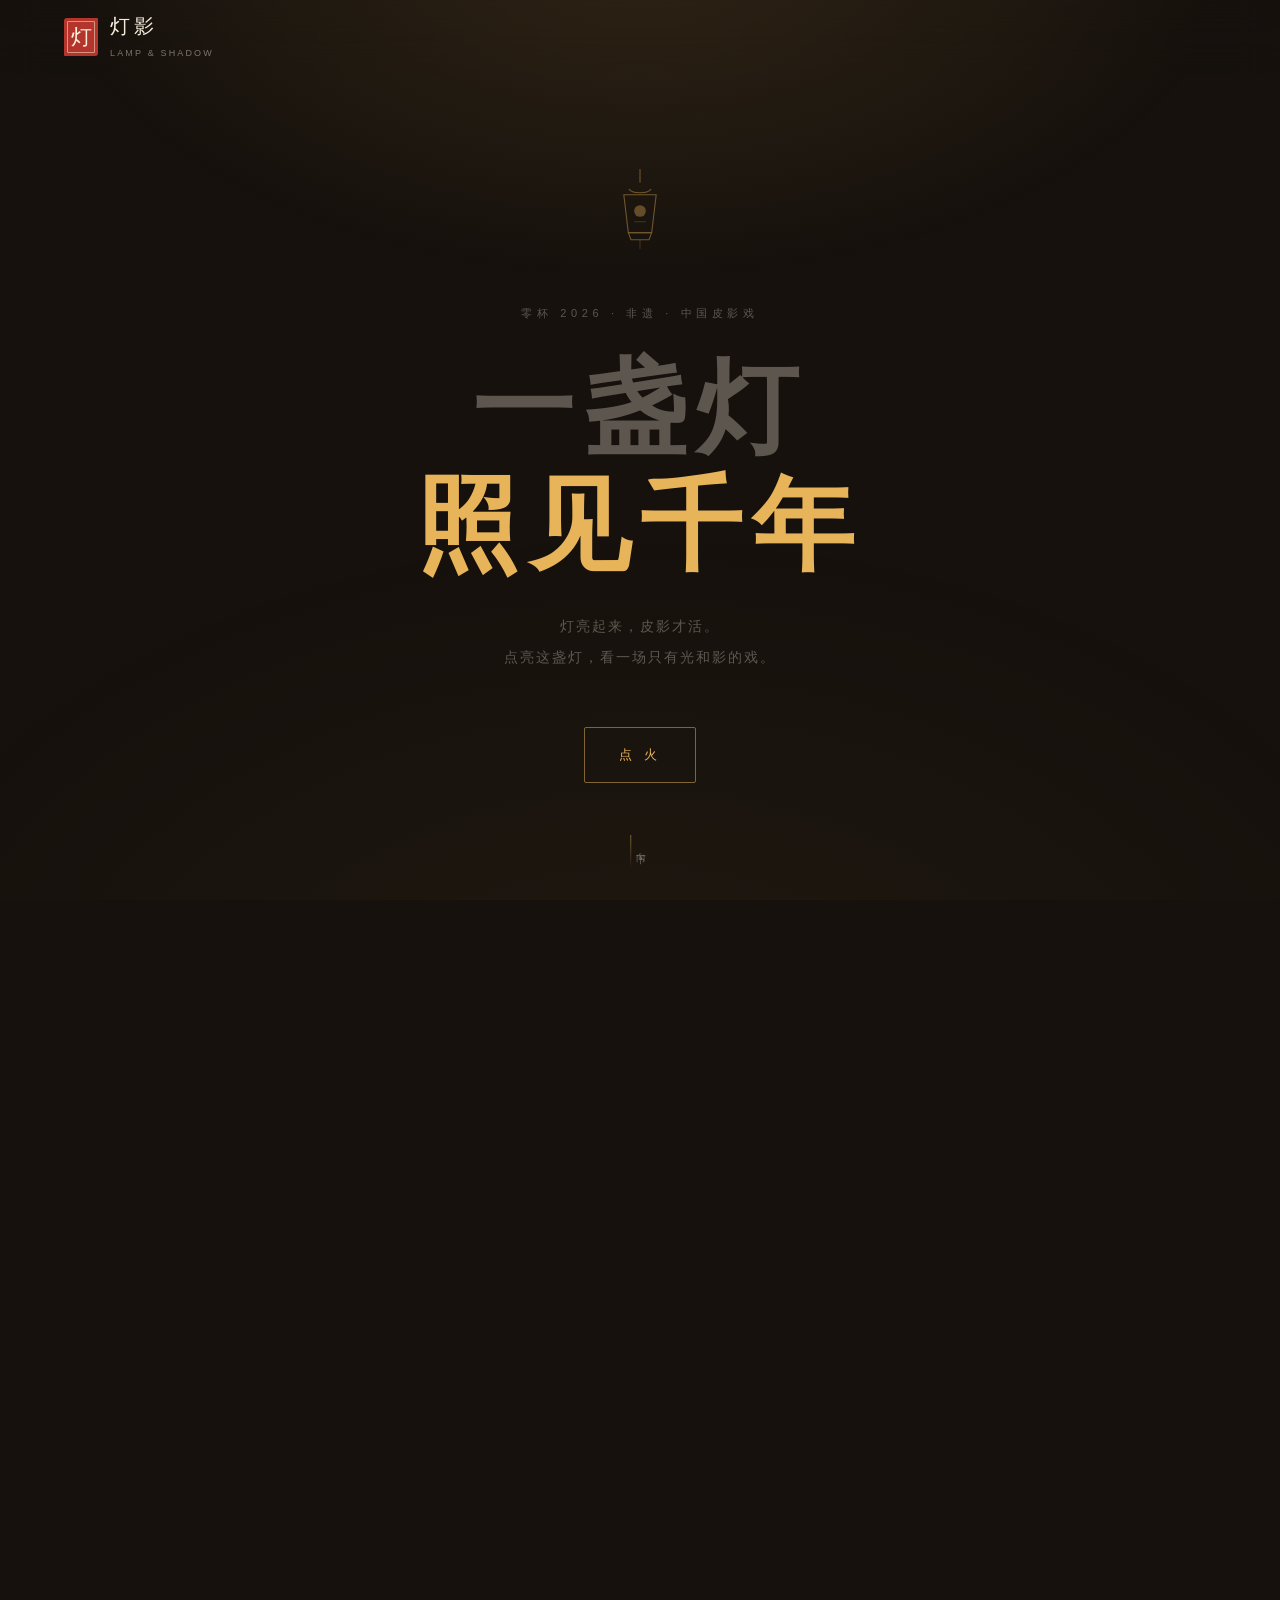
==== web/index.html @ f2e90eb7 "feat: 灯影五页站点与验收工具 - 五页原生站：掌灯/溯影/弄影/见人/续灯，零依赖、离线可跑 - 弄影台三关拖拽与键盘通关，影窗剧场三幕与灯光调节 - 纹样库 SVG 下载、DIY 皮影与 PN" ====
<!DOCTYPE html>
<html lang="zh-CN">
<head>
<meta charset="UTF-8">
<meta name="viewport" content="width=device-width, initial-scale=1">
<meta name="theme-color" content="#16110D">
<meta name="description" content="灯影 · 一盏灯照见千年。中国皮影戏数字展馆：点亮灯箱，拖动皮影关节，看一场只有光和影的戏。">
<title>灯影 · 一盏灯照见千年 ｜ 中国皮影戏数字展馆</title>
<link rel="stylesheet" href="assets/css/base.css">
<link rel="stylesheet" href="assets/css/layout.css">
<link rel="stylesheet" href="assets/css/components.css">
<link rel="stylesheet" href="assets/css/pages.css">
</head>
<body data-lit="1">
<script>
  /* 首屏就决定"灯是否亮着"，避免闪烁；失败时按已点亮处理 */
  try {
    if (localStorage.getItem("lampLit") !== "1") { document.body.dataset.lit = "0"; }
  } catch (e) { /* 隐私模式下忽略 */ }
</script>

<a class="skip-link" href="#site">跳到正文</a>

<nav class="nav" aria-label="主导航">
  <div class="nav__inner">
    <a class="brand" href="index.html" aria-label="灯影 · 返回首页">
      <span class="brand__seal" aria-hidden="true">灯</span>
      <span>
        <span class="brand__name">灯影</span>
        <span class="brand__sub">LAMP &amp; SHADOW</span>
      </span>
    </a>
    <button class="nav__toggle" id="navToggle" aria-expanded="false" aria-controls="navLinks" aria-label="打开导航菜单">
      <span></span><span></span><span></span>
    </button>
    <div class="nav__links" id="navLinks">
      <a href="index.html" aria-current="page">掌灯</a>
      <a href="origin.html">溯影</a>
      <a href="play.html">弄影</a>
      <a href="people.html">见人</a>
      <a href="future.html">续灯</a>
    </div>
  </div>
</nav>

<main class="main">
  <section class="hero" id="hero">
    <span class="hero__cord" aria-hidden="true"></span>
    <span class="hero__glow" aria-hidden="true"></span>

    <span class="hero__lamp" aria-hidden="true">
      <svg viewBox="0 0 80 112" fill="none" stroke="currentColor" stroke-width="1.2" stroke-linecap="round" stroke-linejoin="round">
        <path d="M40 4v14"/>
        <path d="M28 26c4 5 20 5 24 0"/>
        <path d="M22 32h36l-5 42H27z"/>
        <path d="M27 74h26l-3 8H30z"/>
        <circle cx="40" cy="50" r="6.5" fill="currentColor" stroke="none" opacity=".85"/>
        <path d="M34 62h12" opacity=".5"/>
        <path d="M40 82v10" opacity=".5"/>
      </svg>
    </span>

    <div class="hero__content">
      <p class="hero__kicker">零杯 2026 · 非遗 · 中国皮影戏</p>
      <h1 class="hero__title">一盏灯<br><em>照见千年</em></h1>
      <p class="hero__sub">
        灯亮起来，皮影才活。<br>
        点亮这盏灯，看一场只有光和影的戏。
      </p>
    </div>

    <button class="hero__ignite" id="ignite" type="button">点 火</button>
    <span class="hero__scroll" aria-hidden="true">向下</span>
  </section>

  <div class="site" id="site">
    <section class="lede">
      <div class="wrap lede__grid">
        <div>
          <p class="eyebrow">为什么做这个站</p>
          <p class="quote" style="margin-top:26px">
            皮影戏有一句话：<em>“一口叙说千古事，双手对舞百万兵。”</em>
          </p>
          <p class="lead" style="margin-top:24px;max-width:56ch">
            它曾是村庄里最热闹的夜晚。如今更多时候，它被关在博物馆的玻璃柜里——
            看得见牛皮上的刀口，却看不见光穿过它的样子。所以我们把灯箱搬进浏览器：
            你不必隔着玻璃看，你可以亲手点上灯，拖起它的手，让它替你演一次。
          </p>
        </div>
        <div class="lede__seal" aria-hidden="true">灯影</div>
      </div>
    </section>

    <section class="section" aria-labelledby="entriesTitle">
      <div class="wrap">
        <div class="block-head">
          <div class="block-head__text">
            <p class="eyebrow">从这里开始</p>
            <h2 id="entriesTitle">三幕入口</h2>
          </div>
          <p class="block-head__note">看不懂也没关系：先玩，再看，最后认识做它的人。</p>
        </div>

        <div class="entries">
          <a class="entry" href="origin.html">
            <span class="entry__num">贰</span>
            <span class="entry__name">溯影</span>
            <span class="entry__line">它从哪里来，分成几派，一张牛皮要挨多少刀。</span>
            <span class="entry__go">看源流 <span aria-hidden="true">→</span></span>
          </a>

          <a class="entry" href="play.html" id="entryPlay">
            <span class="entry__num">叁</span>
            <span class="entry__name">弄影</span>
            <span class="entry__line">三关拖拽，摆出亮相、开弓、跨马，再走进影窗剧场。</span>
            <span class="entry__go">去弄影 <span aria-hidden="true">→</span></span>
            <span class="entry__badge" id="playBadge" hidden>已通关</span>
          </a>

          <a class="entry" href="people.html">
            <span class="entry__num">肆</span>
            <span class="entry__name">见人</span>
            <span class="entry__line">刻皮影的手，和一句他们说过的话。</span>
            <span class="entry__go">去见人 <span aria-hidden="true">→</span></span>
          </a>
        </div>
      </div>
    </section>

    <a class="next-scene" href="origin.html">
      <div class="wrap next-scene__inner">
        <span class="next-scene__label">下一幕</span>
        <span class="next-scene__name">溯影 <span class="next-scene__arrow" aria-hidden="true">→</span></span>
        <span class="next-scene__desc">汉代的传说是开始，宋代瓦舍是它第一次热闹。</span>
      </div>
    </a>

    <footer class="footer">
      <div class="wrap">
        <div class="footer__grid">
          <div>
            <p class="footer__title">灯影</p>
            <p class="footer__line">一盏灯照见千年<br>中国皮影戏数字展馆</p>
          </div>
          <div class="footer__col">
            <h4>五幕</h4>
            <a href="index.html">壹 · 掌灯</a>
            <a href="origin.html">贰 · 溯影</a>
            <a href="play.html">叁 · 弄影</a>
            <a href="people.html">肆 · 见人</a>
            <a href="future.html">伍 · 续灯</a>
          </div>
          <div class="footer__col">
            <h4>关于</h4>
            <a href="future.html">纹样与 DIY</a>
            <span class="footer__line">零杯 2026 · 非遗主题</span>
          </div>
        </div>
        <div class="footer__bottom">
          <span>© 2026 灯影团队 · 夏思远 / 李健豪 / 廖哲煜 / 闫煦</span>
          <span>本站图文素材均为学习创作，如有版权问题请联系删除</span>
        </div>
      </div>
    </footer>
  </div>
</main>

<script src="assets/js/main.js"></script>
<script src="assets/js/lamp.js"></script>
</body>
</html>
---- web/assets/css/base.css ----
/* =========================================================
   灯影 · base.css
   变量、重置、字体层级、导航与页脚
   ========================================================= */

:root {
  /* 颜色 */
  --ink: #16110D;
  --ink-2: #1D1712;
  --curtain: #241C16;
  --paper: #F3EADC;
  --paper-dim: #C9BCA9;
  --paper-faint: rgba(243, 234, 220, .46);
  --lamp: #E8B45A;
  --lamp-soft: #F2C879;
  --cinnabar: #B4352B;
  --jade: #2E6B4F;

  /* 线 */
  --line: rgba(232, 180, 90, .16);
  --line-strong: rgba(232, 180, 90, .38);

  /* 字体 */
  --serif: "Songti SC", "Noto Serif SC", "Source Han Serif SC", "STSong", "SimSun", serif;
  --sans: "PingFang SC", "Microsoft YaHei", "Noto Sans CJK SC", "Hiragino Sans GB", sans-serif;
  --num: Georgia, "Times New Roman", serif;

  /* 节奏 */
  --ease: cubic-bezier(.22, .61, .36, 1);
  --ease-out: cubic-bezier(.16, .84, .44, 1);
  --page: clamp(20px, 5vw, 112px);
  --nav-h: 76px;

  /* 光：整站唯一的亮度参数 0.15 ~ 1 */
  --lamp-level: 1;
}

*,
*::before,
*::after { box-sizing: border-box; }

html {
  scroll-behavior: smooth;
  scroll-padding-top: calc(var(--nav-h) + 16px);
  -webkit-text-size-adjust: 100%;
}

body {
  margin: 0;
  min-height: 100%;
  background: var(--ink);
  color: var(--paper);
  font-family: var(--sans);
  font-size: 16px;
  line-height: 1.85;
  -webkit-font-smoothing: antialiased;
  text-rendering: optimizeLegibility;
  overflow-x: hidden;
}

/* 灯箱底色：中心一团暖光，边缘沉入黑 */
body::before {
  content: "";
  position: fixed;
  inset: 0;
  pointer-events: none;
  z-index: 0;
  background:
    radial-gradient(900px 520px at 50% -8%, rgba(232, 180, 90, .13), rgba(232, 180, 90, 0) 68%),
    radial-gradient(1200px 800px at 50% 120%, rgba(232, 180, 90, .05), rgba(232, 180, 90, 0) 70%);
  opacity: calc(.35 + var(--lamp-level) * .65);
  transition: opacity .8s var(--ease);
}

img, svg { display: block; max-width: 100%; }
a { color: inherit; text-decoration: none; }
button { font: inherit; color: inherit; cursor: pointer; }
p, h1, h2, h3, h4, figure, blockquote { margin: 0; }
ul, ol { margin: 0; padding: 0; list-style: none; }

::selection { background: rgba(180, 53, 43, .55); color: #FBF3E6; }

:focus-visible {
  outline: 2px solid var(--lamp);
  outline-offset: 4px;
  border-radius: 2px;
}

.skip-link {
  position: fixed;
  top: 12px;
  left: 16px;
  z-index: 200;
  padding: 10px 16px;
  background: var(--lamp);
  color: var(--ink);
  font-size: 13px;
  transform: translateY(-160%);
  transition: transform .2s var(--ease);
}
.skip-link:focus { transform: translateY(0); }

/* ---------- 版式 ---------- */
.wrap {
  width: min(100%, 1440px);
  margin-inline: auto;
  padding-inline: var(--page);
  position: relative;
  z-index: 1;
}

.section { padding-block: clamp(64px, 9vw, 132px); }
.section--tight { padding-block: clamp(40px, 5.4vw, 82px); }

.eyebrow {
  display: flex;
  align-items: center;
  gap: 14px;
  font-size: 11px;
  letter-spacing: .28em;
  color: var(--lamp);
  text-transform: uppercase;
}
.eyebrow::before {
  content: "";
  width: 26px;
  height: 1px;
  background: var(--lamp);
  flex: none;
}

h1, h2, h3, .serif { font-family: var(--serif); font-weight: 600; }
h1 { font-size: clamp(34px, 4.6vw, 62px); line-height: 1.24; letter-spacing: .08em; }
h2 { font-size: clamp(26px, 3.4vw, 44px); line-height: 1.3; letter-spacing: .1em; }
h3 { font-size: clamp(19px, 1.7vw, 24px); line-height: 1.45; letter-spacing: .08em; }

.lead { font-size: clamp(16px, 1.25vw, 19px); color: var(--paper-dim); line-height: 1.95; }
.muted { color: var(--paper-faint); }
.tiny { font-size: 12px; letter-spacing: .12em; }
.num { font-family: var(--num); }

.vertical { writing-mode: vertical-rl; text-orientation: upright; letter-spacing: .34em; }

/* ---------- 导航 ---------- */
.nav {
  position: fixed;
  inset: 0 0 auto;
  z-index: 100;
  height: var(--nav-h);
  display: flex;
  align-items: center;
  background: rgba(22, 17, 13, .82);
  -webkit-backdrop-filter: blur(18px);
  backdrop-filter: blur(18px);
  border-bottom: 1px solid rgba(232, 180, 90, .1);
  transition: background .4s var(--ease), border-color .4s var(--ease);
}
.nav__inner {
  width: min(100%, 1440px);
  margin-inline: auto;
  padding-inline: var(--page);
  display: flex;
  align-items: center;
  justify-content: space-between;
  gap: 24px;
}
.brand { display: flex; align-items: center; gap: 12px; }
.brand__seal {
  width: 34px;
  height: 38px;
  display: grid;
  place-items: center;
  background: var(--cinnabar);
  color: #FBEFDD;
  font-family: var(--serif);
  font-size: 21px;
  line-height: 1;
  border-radius: 3px 1px 3px 1px;
  position: relative;
  flex: none;
}
.brand__seal::after {
  content: "";
  position: absolute;
  inset: 3px;
  border: 1px solid rgba(251, 239, 221, .5);
  border-radius: 1px;
}
.brand__name { font-family: var(--serif); font-size: 20px; letter-spacing: .18em; line-height: 1.1; }
.brand__sub { display: block; font-size: 9px; letter-spacing: .24em; color: var(--paper-faint); margin-top: 3px; }

.nav__links { display: flex; align-items: center; gap: clamp(18px, 2.6vw, 42px); }
.nav__links a {
  position: relative;
  font-size: 13px;
  letter-spacing: .16em;
  color: var(--paper-dim);
  padding: 6px 0;
  transition: color .25s var(--ease);
}
.nav__links a::after {
  content: "";
  position: absolute;
  left: 0;
  bottom: 0;
  width: 100%;
  height: 1px;
  background: var(--lamp);
  transform: scaleX(0);
  transform-origin: right;
  transition: transform .3s var(--ease);
}
.nav__links a:hover { color: var(--paper); }
.nav__links a:hover::after,
.nav__links a[aria-current="page"]::after { transform: scaleX(1); transform-origin: left; }
.nav__links a[aria-current="page"] { color: var(--paper); }

.nav__toggle {
  display: none;
  width: 44px;
  height: 44px;
  border: 1px solid var(--line);
  background: transparent;
  border-radius: 2px;
  position: relative;
}
.nav__toggle span {
  position: absolute;
  left: 12px;
  width: 20px;
  height: 1px;
  background: var(--paper);
  transition: transform .3s var(--ease), opacity .2s;
}
.nav__toggle span:nth-child(1) { top: 16px; }
.nav__toggle span:nth-child(2) { top: 22px; }
.nav__toggle span:nth-child(3) { top: 28px; }
.nav__toggle[aria-expanded="true"] span:nth-child(1) { transform: translateY(6px) rotate(45deg); }
.nav__toggle[aria-expanded="true"] span:nth-child(2) { opacity: 0; }
.nav__toggle[aria-expanded="true"] span:nth-child(3) { transform: translateY(-6px) rotate(-45deg); }

@media (max-width: 860px) {
  .nav__toggle { display: block; }
  .nav__links {
    position: fixed;
    inset: var(--nav-h) 0 auto;
    flex-direction: column;
    align-items: flex-start;
    gap: 4px;
    padding: 18px var(--page) 26px;
    background: rgba(22, 17, 13, .97);
    border-bottom: 1px solid var(--line);
    transform: translateY(-12px);
    opacity: 0;
    visibility: hidden;
    transition: opacity .25s var(--ease), transform .25s var(--ease), visibility .25s;
  }
  .nav__links[data-open="true"] { opacity: 1; visibility: visible; transform: translateY(0); }
  .nav__links a { font-size: 16px; padding: 12px 0; width: 100%; border-bottom: 1px solid rgba(232, 180, 90, .1); }
}

/* ---------- 页脚 ---------- */
.footer {
  border-top: 1px solid var(--line);
  padding-block: 56px 40px;
  background: linear-gradient(180deg, rgba(36, 28, 22, 0), rgba(36, 28, 22, .6));
}
.footer__grid {
  display: grid;
  grid-template-columns: 1.4fr 1fr 1fr;
  gap: 40px;
}
.footer__title { font-family: var(--serif); font-size: 18px; letter-spacing: .18em; }
.footer__line { font-size: 13px; color: var(--paper-faint); line-height: 2; }
.footer__col h4 {
  font-size: 11px;
  letter-spacing: .24em;
  color: var(--lamp);
  font-weight: 500;
  margin-bottom: 14px;
}
.footer__col a { display: block; font-size: 13px; color: var(--paper-dim); padding: 4px 0; }
.footer__col a:hover { color: var(--lamp); }
.footer__bottom {
  margin-top: 44px;
  padding-top: 20px;
  border-top: 1px solid rgba(232, 180, 90, .1);
  display: flex;
  justify-content: space-between;
  gap: 16px;
  flex-wrap: wrap;
  font-size: 11.5px;
  letter-spacing: .08em;
  color: rgba(243, 234, 220, .3);
}
@media (max-width: 860px) {
  .footer__grid { grid-template-columns: 1fr; gap: 28px; }
}

/* ---------- 出现动画 ---------- */
.reveal {
  opacity: 0;
  transform: translateY(18px);
  transition: opacity .7s var(--ease), transform .7s var(--ease);
}
.reveal.is-in { opacity: 1; transform: none; }

@media (prefers-reduced-motion: reduce) {
  html { scroll-behavior: auto; }
  .reveal { opacity: 1; transform: none; transition: none; }
  *, *::before, *::after { animation-duration: .001ms !important; animation-iteration-count: 1 !important; transition-duration: .001ms !important; }
}
---- web/assets/css/layout.css ----
/* =========================================================
   灯影 · layout.css
   页面骨架：页头、分栏、下一幕、栅格
   ========================================================= */

.main { position: relative; z-index: 1; padding-top: var(--nav-h); }

/* ---------- 页头 ---------- */
.masthead {
  position: relative;
  padding-block: clamp(40px, 5.2vw, 78px) clamp(16px, 2.2vw, 32px);
  overflow: clip;
}
.masthead__inner {
  display: grid;
  grid-template-columns: 96px minmax(0, 1fr);
  gap: clamp(20px, 3vw, 48px);
  align-items: start;
}
.masthead__glyph {
  font-family: var(--serif);
  font-size: clamp(46px, 5vw, 68px);
  letter-spacing: .1em;
  color: rgba(232, 180, 90, .34);
  line-height: 1;
  padding-top: 6px;
  user-select: none;
}
.masthead__glyph span {
  display: block;
  font-size: 11px;
  letter-spacing: .3em;
  color: var(--paper-faint);
  margin-top: 18px;
  writing-mode: horizontal-tb;
}
.masthead h1 { margin-top: 16px; }
.masthead .lead { margin-top: 22px; max-width: 62ch; }
.masthead__meta {
  margin-top: 30px;
  display: flex;
  flex-wrap: wrap;
  gap: 10px 26px;
  font-size: 12px;
  letter-spacing: .14em;
  color: var(--paper-faint);
}
.masthead__meta b { color: var(--lamp); font-weight: 500; }

@media (max-width: 860px) {
  .masthead__inner { grid-template-columns: 1fr; }
  .masthead__glyph { font-size: 34px; display: flex; align-items: baseline; gap: 14px; }
  .masthead__glyph span { margin: 0; }
}

/* ---------- 分栏 ---------- */
.split {
  display: grid;
  grid-template-columns: repeat(2, minmax(0, 1fr));
  gap: clamp(28px, 5vw, 88px);
  align-items: center;
}
.split--wide { grid-template-columns: minmax(0, 1.25fr) minmax(0, 1fr); }
.split--narrow { grid-template-columns: minmax(0, .85fr) minmax(0, 1.15fr); }
.split__aside { position: relative; }

@media (max-width: 900px) {
  .split, .split--wide, .split--narrow { grid-template-columns: 1fr; }
}

/* ---------- 区块标题 ---------- */
.block-head {
  display: flex;
  align-items: flex-end;
  justify-content: space-between;
  gap: 24px;
  margin-bottom: clamp(28px, 4vw, 52px);
}
.block-head__text h2 { margin-top: 10px; }
.block-head__note { font-size: 13px; color: var(--paper-faint); max-width: 34ch; line-height: 1.9; }
@media (max-width: 780px) {
  .block-head { flex-direction: column; align-items: flex-start; gap: 14px; }
}

/* ---------- 下一幕 ---------- */
.next-scene {
  display: block;
  border-top: 1px solid var(--line);
  border-bottom: 1px solid var(--line);
  background: linear-gradient(90deg, rgba(232, 180, 90, .04), rgba(232, 180, 90, 0));
  transition: background .4s var(--ease);
}
.next-scene:hover { background: linear-gradient(90deg, rgba(232, 180, 90, .1), rgba(232, 180, 90, .01)); }
.next-scene__inner {
  display: flex;
  align-items: center;
  justify-content: space-between;
  gap: 24px;
  padding-block: clamp(34px, 5vw, 62px);
}
.next-scene__label {
  font-size: 11px;
  letter-spacing: .3em;
  color: var(--paper-faint);
  writing-mode: vertical-rl;
  line-height: 1;
}
.next-scene__name {
  font-family: var(--serif);
  font-size: clamp(30px, 4.6vw, 62px);
  letter-spacing: .16em;
  line-height: 1;
  display: flex;
  align-items: center;
  gap: 22px;
}
.next-scene__arrow {
  font-family: var(--num);
  font-size: .8em;
  color: var(--lamp);
  transition: transform .3s var(--ease);
}
.next-scene:hover .next-scene__arrow { transform: translateX(10px); }
.next-scene__desc { font-size: 13px; color: var(--paper-faint); text-align: right; max-width: 26ch; line-height: 1.9; }
@media (max-width: 780px) {
  .next-scene__inner { flex-wrap: wrap; gap: 14px; }
  .next-scene__desc { text-align: left; max-width: none; }
  .next-scene__label { display: none; }
}

/* ---------- 通用栅格 ---------- */
.grid { display: grid; gap: clamp(16px, 2vw, 26px); }
.grid--2 { grid-template-columns: repeat(2, minmax(0, 1fr)); }
.grid--3 { grid-template-columns: repeat(3, minmax(0, 1fr)); }
.grid--4 { grid-template-columns: repeat(4, minmax(0, 1fr)); }
@media (max-width: 1100px) {
  .grid--4 { grid-template-columns: repeat(2, minmax(0, 1fr)); }
}
@media (max-width: 900px) {
  .grid--3 { grid-template-columns: repeat(2, minmax(0, 1fr)); }
}
@media (max-width: 640px) {
  .grid--2, .grid--3, .grid--4 { grid-template-columns: 1fr; }
}

/* ---------- 纸面区（唯一亮场） ---------- */
.paper-block {
  background: var(--paper);
  color: var(--curtain);
  position: relative;
  isolation: isolate;
}
.paper-block::before {
  content: "";
  position: absolute;
  inset: 0;
  pointer-events: none;
  background-image: radial-gradient(rgba(36, 28, 22, .07) 1px, transparent 1px);
  background-size: 4px 4px;
  opacity: .5;
}
.paper-block .eyebrow { color: var(--cinnabar); }
.paper-block .eyebrow::before { background: var(--cinnabar); }
.paper-block .muted,
.paper-block .block-head__note { color: rgba(36, 28, 22, .6); }
---- web/assets/css/components.css ----
/* =========================================================
   灯影 · components.css
   按钮、卡片、时间轴、弄影台、剧场、工具墙、纹样与 DIY
   ========================================================= */

/* ---------- 按钮与标签 ---------- */
.btn {
  display: inline-flex;
  align-items: center;
  gap: 10px;
  padding: 12px 24px;
  border: 1px solid var(--line-strong);
  border-radius: 2px;
  background: transparent;
  color: var(--paper);
  font-size: 13px;
  letter-spacing: .16em;
  transition: background .3s var(--ease), border-color .3s var(--ease), color .3s var(--ease), transform .2s var(--ease);
}
.btn:hover { background: rgba(232, 180, 90, .12); border-color: var(--lamp); }
.btn:active { transform: translateY(1px); }
.btn--solid { background: var(--lamp); border-color: var(--lamp); color: var(--ink); }
.btn--solid:hover { background: var(--lamp-soft); border-color: var(--lamp-soft); }
.btn--ghost { border-color: rgba(243, 234, 220, .18); color: var(--paper-dim); }
.btn[disabled] { opacity: .38; cursor: not-allowed; }

.chip {
  display: inline-flex;
  align-items: center;
  gap: 6px;
  padding: 5px 12px;
  border: 1px solid rgba(232, 180, 90, .26);
  border-radius: 999px;
  font-size: 11.5px;
  letter-spacing: .1em;
  color: var(--lamp);
  white-space: nowrap;
}

/* ---------- 首页入口卡 ---------- */
.entries { display: grid; grid-template-columns: repeat(3, minmax(0, 1fr)); gap: clamp(14px, 1.8vw, 24px); }
.entry {
  position: relative;
  display: flex;
  flex-direction: column;
  min-height: clamp(240px, 26vw, 340px);
  padding: clamp(22px, 2.4vw, 34px);
  border: 1px solid var(--line);
  border-radius: 3px;
  background: linear-gradient(180deg, rgba(36, 28, 22, .82), rgba(22, 17, 13, .9));
  overflow: hidden;
  transition: transform .3s var(--ease), border-color .3s var(--ease), box-shadow .3s var(--ease);
}
.entry::after {
  content: "";
  position: absolute;
  inset: 0;
  background: radial-gradient(320px 220px at 50% 116%, rgba(232, 180, 90, .16), transparent 70%);
  opacity: 0;
  transition: opacity .35s var(--ease);
}
.entry:hover, .entry:focus-visible {
  transform: translateY(-6px);
  border-color: var(--line-strong);
  box-shadow: 0 24px 60px -34px rgba(232, 180, 90, .6);
}
.entry:hover::after { opacity: 1; }
.entry__num { display: block; font-family: var(--num); font-size: 13px; color: var(--paper-faint); letter-spacing: .2em; }
.entry__name { display: block; font-family: var(--serif); font-size: clamp(26px, 2.6vw, 36px); letter-spacing: .18em; margin-top: 18px; }
.entry__line { display: block; font-size: 13.5px; color: var(--paper-dim); line-height: 1.9; margin-top: 12px; }
.entry__go {
  margin-top: auto;
  padding-top: 26px;
  font-size: 12px;
  letter-spacing: .2em;
  color: var(--lamp);
  display: flex;
  align-items: center;
  gap: 10px;
}
.entry__go span { transition: transform .3s var(--ease); }
.entry:hover .entry__go span { transform: translateX(8px); }
.entry__badge {
  position: absolute;
  top: 18px;
  right: 18px;
  font-size: 10px;
  letter-spacing: .16em;
  color: var(--ink);
  background: var(--lamp);
  padding: 3px 9px;
  border-radius: 999px;
  opacity: 0;
  transform: translateY(-4px);
  transition: opacity .3s var(--ease), transform .3s var(--ease);
}
.entry.is-passed .entry__badge { opacity: 1; transform: none; }

@media (max-width: 860px) { .entries { grid-template-columns: 1fr; } .entry { min-height: 200px; } }

/* ---------- 引语 / 导语 ---------- */
.quote {
  font-family: var(--serif);
  font-size: clamp(20px, 2.2vw, 30px);
  line-height: 1.95;
  letter-spacing: .06em;
  color: var(--paper);
  max-width: 46ch;
}
.quote em { color: var(--lamp); font-style: normal; }

/* ---------- 时间轴 ---------- */
.timeline { position: relative; margin-top: 8px; }
.timeline::before {
  content: "";
  position: absolute;
  left: 7px;
  top: 6px;
  bottom: 6px;
  width: 1px;
  background: rgba(232, 180, 90, .16);
}
.timeline__progress {
  position: absolute;
  left: 7px;
  top: 6px;
  width: 1px;
  height: 0;
  background: linear-gradient(180deg, var(--lamp), rgba(232, 180, 90, .2));
  transition: height .2s linear;
}
.tl-item { position: relative; padding: 0 0 clamp(26px, 3.6vw, 44px) clamp(30px, 3.4vw, 46px); }
.tl-item:last-child { padding-bottom: 0; }
.tl-item::before {
  content: "";
  position: absolute;
  left: 0;
  top: 9px;
  width: 15px;
  height: 15px;
  border-radius: 50%;
  border: 1px solid rgba(232, 180, 90, .35);
  background: var(--ink);
  transition: background .4s var(--ease), border-color .4s var(--ease), box-shadow .4s var(--ease);
}
.tl-item.is-on::before {
  background: var(--lamp);
  border-color: var(--lamp);
  box-shadow: 0 0 0 6px rgba(232, 180, 90, .12);
}
.tl-item__era { font-family: var(--num); font-size: 12px; letter-spacing: .2em; color: var(--lamp); }
.tl-item__title { font-family: var(--serif); font-size: clamp(19px, 1.9vw, 24px); letter-spacing: .1em; margin: 6px 0 8px; }
.tl-item__text { font-size: 14px; color: var(--paper-dim); line-height: 1.95; max-width: 52ch; }
.tl-item__more {
  margin-top: 10px;
  font-size: 12.5px;
  color: var(--paper-faint);
  border: 0;
  border-bottom: 1px dashed rgba(232, 180, 90, .3);
  background: none;
  padding: 0 0 2px;
  letter-spacing: .1em;
}
.tl-item__more:hover { color: var(--lamp); }

/* ---------- 流派 ---------- */
.schools { display: grid; grid-template-columns: repeat(5, minmax(0, 1fr)); gap: 10px; }
.school {
  padding: 14px 10px;
  border: 1px solid var(--line);
  background: rgba(36, 28, 22, .5);
  border-radius: 2px;
  text-align: center;
  font-size: 13.5px;
  letter-spacing: .1em;
  color: var(--paper-dim);
  transition: all .25s var(--ease);
}
.school:hover { color: var(--paper); border-color: var(--line-strong); }
.school[aria-selected="true"] {
  background: var(--lamp);
  border-color: var(--lamp);
  color: var(--ink);
  font-weight: 600;
}
.school-panel {
  margin-top: 26px;
  display: grid;
  grid-template-columns: minmax(0, .9fr) minmax(0, 1.1fr);
  gap: clamp(20px, 3vw, 46px);
  align-items: center;
}
.school-panel__art {
  aspect-ratio: 4 / 3;
  border: 1px solid var(--line);
  border-radius: 3px;
  background: radial-gradient(120% 90% at 50% 0%, rgba(232, 180, 90, .16), rgba(36, 28, 22, .9));
  display: grid;
  place-items: center;
  padding: 18px;
}
.school-panel__art svg { width: 100%; height: 100%; }
.school-panel__name { font-family: var(--serif); font-size: clamp(22px, 2.2vw, 30px); letter-spacing: .16em; }
.school-panel__desc { margin-top: 14px; font-size: 14.5px; line-height: 2; color: var(--paper-dim); }
.school-panel__tags { margin-top: 18px; display: flex; gap: 8px; flex-wrap: wrap; }
@media (max-width: 900px) {
  .schools { grid-template-columns: repeat(3, minmax(0, 1fr)); }
  .school-panel { grid-template-columns: 1fr; }
}

/* ---------- 工序 ---------- */
.crafts { display: grid; grid-template-columns: repeat(7, minmax(0, 1fr)); gap: 8px; }
.craft {
  position: relative;
  padding: 18px 10px 16px;
  border: 1px solid rgba(36, 28, 22, .16);
  background: rgba(255, 255, 255, .5);
  border-radius: 2px;
  text-align: center;
  transition: transform .3s var(--ease), background .3s var(--ease), box-shadow .3s var(--ease);
}
.craft:hover { transform: translateY(-4px); background: #FFFDF7; box-shadow: 0 18px 34px -22px rgba(36, 28, 22, .55); }
.craft__idx { display: block; font-family: var(--num); font-size: 11px; letter-spacing: .2em; color: rgba(36, 28, 22, .45); }
.craft__name { display: block; font-family: var(--serif); font-size: clamp(16px, 1.3vw, 19px); letter-spacing: .12em; margin-top: 8px; color: var(--curtain); }
.craft__line { display: block; font-size: 11.5px; line-height: 1.7; color: rgba(36, 28, 22, .58); margin-top: 8px; }
.craft:focus-visible { outline-color: var(--cinnabar); }
@media (max-width: 1100px) { .crafts { grid-template-columns: repeat(4, minmax(0, 1fr)); } }
@media (max-width: 640px) { .crafts { grid-template-columns: repeat(2, minmax(0, 1fr)); } }

/* ---------- 弄影台 ---------- */
.stage-wrap { position: relative; }
.stage {
  --open: 64%;
  position: relative;
  border: 1px solid var(--line);
  border-radius: 4px;
  background: #0D0906;
  overflow: hidden;
  box-shadow: 0 40px 120px -60px rgba(232, 180, 90, .55), inset 0 0 0 1px rgba(232, 180, 90, .06);
}
.stage__bar {
  display: flex;
  align-items: center;
  justify-content: space-between;
  gap: 14px;
  padding: 12px 18px;
  border-bottom: 1px solid rgba(232, 180, 90, .12);
  font-size: 12px;
  letter-spacing: .12em;
  color: var(--paper-faint);
  background: rgba(36, 28, 22, .5);
}
.stage__bar b { color: var(--lamp); font-weight: 500; }
.stage__viewport {
  position: relative;
  aspect-ratio: 4 / 3;
  min-height: 320px;
  overflow: hidden;
  background:
    radial-gradient(58% 56% at 50% 44%, #FBE3BC, #EFC583 34%, #C98A44 66%, #6B3B18 88%, #2A1608 100%);
}
@media (max-width: 640px) { .stage__viewport { aspect-ratio: 4 / 5; min-height: 0; } }

.stage__screen {
  position: absolute;
  inset: 0;
  background:
    radial-gradient(120% 100% at 50% 45%, rgba(0, 0, 0, 0) 42%, rgba(26, 12, 4, .55) 100%);
  border: 0;
}
.stage__puppet {
  position: absolute;
  left: 50%;
  top: 50%;
  width: min(64%, 520px);
  transform: translate(-50%, -50%);
  filter: drop-shadow(0 18px 34px rgba(20, 10, 4, .45));
  touch-action: none;
}
.stage__curtain {
  position: absolute;
  top: 0;
  bottom: 0;
  width: calc((100% - var(--open, 64%)) / 2);
  background:
    repeating-linear-gradient(90deg, rgba(0, 0, 0, .28) 0 2px, rgba(0, 0, 0, 0) 2px 14px),
    linear-gradient(90deg, #4A1712, #6E2119 40%, #4A1712);
  transition: width .12s linear;
  pointer-events: none;
}
.stage__curtain--left { left: 0; }
.stage__curtain--right { right: 0; }


.stage__grip {
  position: absolute;
  top: 50%;
  width: 20px;
  height: 74px;
  transform: translateY(-50%);
  border: 1px solid rgba(232, 180, 90, .5);
  background: rgba(232, 180, 90, .18);
  border-radius: 3px;
  cursor: ew-resize;
  z-index: 6;
  touch-action: none;
  display: grid;
  place-items: center;
  color: var(--lamp);
  font-size: 11px;
  letter-spacing: .1em;
}
.stage__grip:hover { background: rgba(232, 180, 90, .3); }
.stage__grip--l { left: calc((100% - var(--open, 64%)) / 2 - 10px); }
.stage__grip--r { right: calc((100% - var(--open, 64%)) / 2 - 10px); }

.joint { cursor: grab; }
.joint:active { cursor: grabbing; }
.joint__handle {
  fill: rgba(232, 180, 90, .22);
  stroke: var(--lamp);
  stroke-width: 1.5;
  transition: fill .2s var(--ease), r .2s var(--ease);
}
.joint__handle--hit { fill: transparent; stroke: transparent; }
.joint.is-active .joint__handle { fill: rgba(232, 180, 90, .55); }
.joint.is-snapped .joint__handle { fill: var(--lamp); }
.joint[aria-disabled="true"] { cursor: default; }
.joint[aria-disabled="true"] .joint__handle { stroke: rgba(232, 180, 90, .22); }
.joint__ring {
  fill: none;
  stroke: var(--lamp);
  stroke-width: 2;
  opacity: 0;
  transform-origin: center;
}
.joint__ring.is-fire { animation: ring .6s var(--ease-out) forwards; }
@keyframes ring {
  0% { opacity: .9; transform: scale(.6); }
  100% { opacity: 0; transform: scale(1.9); }
}

.stage__hint {
  position: absolute;
  left: 50%;
  bottom: 14px;
  transform: translateX(-50%);
  padding: 7px 16px;
  border-radius: 999px;
  background: rgba(13, 9, 6, .78);
  border: 1px solid rgba(232, 180, 90, .28);
  font-size: 12px;
  letter-spacing: .1em;
  color: var(--paper-dim);
  white-space: nowrap;
  pointer-events: none;
  transition: opacity .3s var(--ease);
}
.stage__hint b { color: var(--lamp); }

.stage__foot {
  display: flex;
  align-items: center;
  justify-content: space-between;
  gap: 16px;
  padding: 14px 18px;
  border-top: 1px solid rgba(232, 180, 90, .12);
  background: rgba(36, 28, 22, .5);
  flex-wrap: wrap;
}
.stage__dots { display: flex; align-items: center; gap: 10px; }
.stage__dots i {
  width: 26px;
  height: 2px;
  background: rgba(232, 180, 90, .22);
  transition: background .3s var(--ease), box-shadow .3s var(--ease);
}
.stage__dots i.is-on { background: var(--lamp); box-shadow: 0 0 10px rgba(232, 180, 90, .7); }
.stage__controls { display: flex; gap: 10px; }

.stage__stamp {
  position: absolute;
  left: 50%;
  top: 46%;
  transform: translate(-50%, -50%) scale(1.6);
  width: 118px;
  height: 118px;
  display: grid;
  place-items: center;
  border: 3px solid var(--cinnabar);
  border-radius: 6px;
  color: var(--cinnabar);
  font-family: var(--serif);
  font-size: 58px;
  opacity: 0;
  pointer-events: none;
  z-index: 9;
  background: rgba(13, 9, 6, .2);
}
.stage__stamp.is-fire { animation: stamp .5s cubic-bezier(.6, .04, .98, .34) forwards; }
@keyframes stamp {
  0% { opacity: 0; transform: translate(-50%, -50%) scale(1.7) rotate(-6deg); }
  60% { opacity: 1; transform: translate(-50%, -50%) scale(.96) rotate(-3deg); }
  100% { opacity: 1; transform: translate(-50%, -50%) scale(1) rotate(-3deg); }
}

/* ---------- 剧场 ---------- */
.theater { margin-top: clamp(48px, 6vw, 82px); }
.theater__grid { display: grid; grid-template-columns: minmax(0, 1.5fr) minmax(0, 1fr); gap: clamp(18px, 2.4vw, 34px); align-items: start; }
@media (max-width: 980px) { .theater__grid { grid-template-columns: 1fr; } }

.screen {
  position: relative;
  aspect-ratio: 16 / 9;
  border: 1px solid var(--line);
  border-radius: 3px;
  overflow: hidden;
  background: #0D0906;
}
.screen__scene { position: absolute; inset: 0; }
.screen__scene svg { width: 100%; height: 100%; }
.screen__vignette {
  position: absolute;
  inset: 0;
  pointer-events: none;
  background: radial-gradient(70% 60% at 50% 45%, transparent 30%, rgba(0, 0, 0, .55) 100%);
}
.screen__subtitles {
  position: absolute;
  left: 0;
  right: 0;
  bottom: 0;
  padding: 18px 22px 20px;
  min-height: 88px;
  display: flex;
  align-items: flex-end;
  background: linear-gradient(180deg, transparent, rgba(13, 9, 6, .85));
}
.screen__subtitles p {
  font-family: var(--serif);
  font-size: clamp(15px, 1.5vw, 20px);
  letter-spacing: .1em;
  line-height: 1.7;
  color: #FBF3E6;
  text-shadow: 0 2px 18px rgba(0, 0, 0, .8);
  min-height: 1.7em;
}
.screen__subtitles p .ghost { opacity: .28; }

.theater__side { display: flex; flex-direction: column; gap: 16px; }
.playlist { display: flex; flex-direction: column; gap: 8px; }
.play {
  display: flex;
  align-items: center;
  gap: 14px;
  padding: 12px 14px;
  border: 1px solid var(--line);
  border-radius: 2px;
  background: rgba(36, 28, 22, .4);
  text-align: left;
  transition: all .25s var(--ease);
}
.play:hover { border-color: var(--line-strong); }
.play[aria-current="true"] { border-color: var(--lamp); background: rgba(232, 180, 90, .1); }
.play__no { font-family: var(--num); font-size: 12px; color: var(--lamp); }
.play__name { font-size: 14px; letter-spacing: .08em; }
.play__meta { margin-left: auto; font-size: 11px; color: var(--paper-faint); letter-spacing: .1em; }

.controls-row { display: flex; align-items: center; gap: 10px; flex-wrap: wrap; }
.slider {
  -webkit-appearance: none;
  appearance: none;
  width: 100%;
  height: 2px;
  background: rgba(232, 180, 90, .25);
  border-radius: 2px;
  outline-offset: 6px;
}
.slider::-webkit-slider-thumb {
  -webkit-appearance: none;
  width: 14px;
  height: 14px;
  border-radius: 50%;
  background: var(--lamp);
  border: 2px solid #0D0906;
  cursor: pointer;
}
.slider::-moz-range-thumb {
  width: 14px;
  height: 14px;
  border: 2px solid #0D0906;
  border-radius: 50%;
  background: var(--lamp);
  cursor: pointer;
}
.slider-row { display: flex; align-items: center; gap: 12px; font-size: 12px; color: var(--paper-faint); letter-spacing: .1em; }
.slider-row span { min-width: 42px; text-align: right; color: var(--lamp); font-family: var(--num); }

/* ---------- 传承人 ---------- */
.masters { display: grid; grid-template-columns: repeat(2, minmax(0, 1fr)); gap: clamp(16px, 2vw, 26px); }
@media (max-width: 860px) { .masters { grid-template-columns: 1fr; } }

.master {
  perspective: 1400px;
  background: none;
  border: 0;
  padding: 0;
  text-align: left;
  height: clamp(320px, 28vw, 380px);
  position: relative;
}
.master__inner {
  position: relative;
  display: block;
  width: 100%;
  height: 100%;
  transition: transform .7s var(--ease);
  transform-style: preserve-3d;
}
.master[aria-pressed="true"] .master__inner { transform: rotateY(180deg); }
.master__face {
  position: absolute;
  inset: 0;
  border: 1px solid var(--line);
  border-radius: 3px;
  padding: clamp(22px, 2.6vw, 34px);
  background: linear-gradient(180deg, rgba(36, 28, 22, .9), rgba(22, 17, 13, .94));
  backface-visibility: hidden;
  -webkit-backface-visibility: hidden;
  display: flex;
  flex-direction: column;
}
.master__face--back {
  transform: rotateY(180deg);
  justify-content: center;
  background: linear-gradient(180deg, rgba(46, 107, 79, .16), rgba(22, 17, 13, .96));
}
.master__portrait {
  width: 96px;
  height: 96px;
  border-radius: 50%;
  border: 1px solid var(--line-strong);
  display: grid;
  place-items: center;
  margin-bottom: 20px;
  background: radial-gradient(circle at 50% 35%, rgba(232, 180, 90, .22), rgba(22, 17, 13, .9));
  flex: none;
}
.master__name { display: block; font-family: var(--serif); font-size: clamp(22px, 2vw, 28px); letter-spacing: .14em; }
.master__role { display: block; font-size: 12px; letter-spacing: .16em; color: var(--lamp); margin-top: 6px; }
.master__text { display: block; font-size: 13.5px; line-height: 1.95; color: var(--paper-dim); margin-top: 16px; }
.master__hint { display: block; margin-top: auto; padding-top: 18px; font-size: 11px; letter-spacing: .16em; color: var(--paper-faint); }
.master__quote { display: block; font-family: var(--serif); font-size: clamp(18px, 1.8vw, 23px); line-height: 1.9; letter-spacing: .06em; }
.master__sign { display: block; margin-top: 22px; font-size: 12px; color: var(--paper-faint); letter-spacing: .14em; }

/* ---------- 工具墙 ---------- */
.tools { display: grid; grid-template-columns: repeat(5, minmax(0, 1fr)); gap: 10px; }
@media (max-width: 1000px) { .tools { grid-template-columns: repeat(3, minmax(0, 1fr)); } }
@media (max-width: 600px) { .tools { grid-template-columns: repeat(2, minmax(0, 1fr)); } }
.tool {
  position: relative;
  padding: 18px 14px 16px;
  border: 1px solid var(--line);
  border-radius: 2px;
  background: rgba(36, 28, 22, .45);
  text-align: center;
  transition: transform .3s var(--ease), border-color .3s var(--ease);
}
.tool:hover, .tool.is-open { transform: translateY(-4px); border-color: var(--line-strong); }
.tool__icon { height: 54px; display: grid; place-items: center; color: var(--lamp); }
.tool__name { font-family: var(--serif); font-size: 16px; letter-spacing: .12em; margin-top: 12px; }
.tool__note {
  font-size: 11.5px;
  line-height: 1.7;
  color: var(--paper-faint);
  margin-top: 8px;
  opacity: 0;
  transform: translateY(4px);
  transition: opacity .2s var(--ease), transform .2s var(--ease);
  min-height: 3.2em;
}
.tool:hover .tool__note, .tool.is-open .tool__note { opacity: 1; transform: none; }
@media (hover: none) { .tool__note { opacity: 1; transform: none; } }

/* ---------- 纹样 ---------- */
.patterns { display: grid; grid-template-columns: repeat(4, minmax(0, 1fr)); gap: 12px; }
@media (max-width: 780px) { .patterns { grid-template-columns: repeat(2, minmax(0, 1fr)); } }
.pattern {
  aspect-ratio: 1;
  border: 1px solid var(--line);
  border-radius: 2px;
  background: rgba(36, 28, 22, .4);
  display: grid;
  place-items: center;
  padding: 12px;
  position: relative;
  transition: border-color .25s var(--ease), background .25s var(--ease);
}
.pattern:hover { border-color: var(--line-strong); background: rgba(232, 180, 90, .07); }
.pattern svg { width: 100%; height: 100%; }
.pattern__name {
  position: absolute;
  left: 10px;
  bottom: 8px;
  font-size: 10.5px;
  letter-spacing: .14em;
  color: var(--paper-faint);
}

/* ---------- DIY ---------- */
.diy { display: grid; grid-template-columns: minmax(0, 1fr) minmax(0, .92fr); gap: clamp(22px, 3vw, 52px); align-items: start; }
@media (max-width: 900px) { .diy { grid-template-columns: 1fr; } }
.diy__preview {
  border: 1px solid var(--line);
  border-radius: 3px;
  background: radial-gradient(70% 60% at 50% 40%, rgba(232, 180, 90, .18), #0D0906 72%);
  aspect-ratio: 4 / 5;
  display: grid;
  place-items: center;
  padding: 20px;
}
.diy__preview svg { width: 88%; height: 88%; }
.diy__group { margin-bottom: 22px; }
.diy__label { font-size: 11px; letter-spacing: .22em; color: var(--lamp); margin-bottom: 10px; }
.swatches { display: flex; gap: 8px; flex-wrap: wrap; }
.swatch {
  width: 34px;
  height: 34px;
  border-radius: 50%;
  border: 2px solid transparent;
  background: currentColor;
  position: relative;
}
.swatch[aria-pressed="true"] { border-color: var(--paper); box-shadow: 0 0 0 3px rgba(232, 180, 90, .3); }
.choices { display: flex; gap: 8px; flex-wrap: wrap; }
.choice {
  padding: 8px 14px;
  border: 1px solid var(--line);
  border-radius: 2px;
  background: transparent;
  font-size: 12.5px;
  letter-spacing: .1em;
  color: var(--paper-dim);
}
.choice[aria-pressed="true"] { border-color: var(--lamp); color: var(--lamp); background: rgba(232, 180, 90, .1); }

/* ---------- 寄语 ---------- */
.wishes { display: grid; gap: 10px; }
.wish-form { display: flex; gap: 10px; flex-wrap: wrap; }
.wish-input {
  flex: 1 1 260px;
  padding: 12px 16px;
  background: rgba(36, 28, 22, .5);
  border: 1px solid var(--line);
  border-radius: 2px;
  color: var(--paper);
  font-size: 14px;
}
.wish-input::placeholder { color: rgba(243, 234, 220, .3); }
.wish-list { display: grid; gap: 8px; margin-top: 18px; }
.wish-item {
  padding: 10px 14px;
  border-left: 2px solid rgba(232, 180, 90, .4);
  font-size: 13px;
  color: var(--paper-dim);
  background: rgba(232, 180, 90, .04);
}

/* ---------- 弹层（工序放大） ---------- */
.modal {
  position: fixed;
  inset: 0;
  z-index: 300;
  display: grid;
  place-items: center;
  padding: 24px;
  background: rgba(10, 7, 5, .86);
  -webkit-backdrop-filter: blur(6px);
  backdrop-filter: blur(6px);
  opacity: 0;
  visibility: hidden;
  transition: opacity .3s var(--ease), visibility .3s;
}
.modal[data-open="true"] { opacity: 1; visibility: visible; }
.modal__box {
  width: min(560px, 100%);
  border: 1px solid var(--line-strong);
  background: var(--ink-2);
  padding: clamp(22px, 3vw, 38px);
  border-radius: 3px;
  transform: translateY(10px) scale(.98);
  transition: transform .3s var(--ease);
}
.modal[data-open="true"] .modal__box { transform: none; }
.modal__idx { font-family: var(--num); font-size: 12px; letter-spacing: .2em; color: var(--lamp); }
.modal__title { font-family: var(--serif); font-size: clamp(22px, 2.4vw, 30px); letter-spacing: .14em; margin: 8px 0 14px; }
.modal__text { font-size: 14.5px; line-height: 2; color: var(--paper-dim); }
.modal__close { margin-top: 24px; }

/* =========================================================
   补充：状态、动效与降级
   ========================================================= */
.stage:not(.is-level3) .stage__grip { display: none; }
.stage__grip:active { background: rgba(232, 180, 90, .45); }

.joint.is-hint .joint__handle { animation: jointPulse 1.2s ease-in-out infinite; }
@keyframes jointPulse {
  0%, 100% { stroke-width: 1.5; fill: rgba(232, 180, 90, .22); }
  50% { stroke-width: 3; fill: rgba(232, 180, 90, .55); }
}

a[aria-disabled="true"],
.btn[aria-disabled="true"] { pointer-events: none; opacity: .38; filter: grayscale(.45); }

.screen[data-dim="1"] .screen__subtitles p { color: #FFFBF3; text-shadow: 0 2px 26px #000, 0 0 2px #000; }
.screen__scene[data-scene="1"] svg { filter: hue-rotate(-16deg) saturate(1.08); }
.screen__scene[data-scene="2"] svg { filter: hue-rotate(22deg); }

.tl-item__detail { animation: fadeUp .4s var(--ease) both; }
@keyframes fadeUp { from { opacity: 0; transform: translateY(6px); } to { opacity: 1; transform: none; } }

.master { display: block; width: 100%; }
.tool { cursor: pointer; }

.sr-only {
  position: absolute;
  width: 1px; height: 1px;
  padding: 0; margin: -1px;
  overflow: hidden;
  clip: rect(0 0 0 0);
  white-space: nowrap;
  border: 0;
}
---- web/assets/css/pages.css ----
/* =========================================================
   灯影 · pages.css
   首页灯箱，以及各页专属排版
   ========================================================= */

/* ---------- 首页：未点灯 ---------- */
.hero {
  position: relative;
  min-height: calc(100vh - var(--nav-h));
  min-height: calc(100svh - var(--nav-h));
  display: flex;
  flex-direction: column;
  align-items: center;
  justify-content: center;
  text-align: center;
  padding: 90px var(--page) 120px;
  overflow: clip;
}

.hero__cord {
  display: none;
}

.hero__lamp {
  position: static;
  transform: none;
  width: 72px;
  margin: 0 auto clamp(26px, 4vh, 44px);
  z-index: 2;
  color: var(--lamp);
  transition: filter 1s var(--ease), opacity 1s var(--ease);
  filter: drop-shadow(0 0 0 rgba(232, 180, 90, 0));
}
.hero__glow {
  position: absolute;
  top: clamp(40px, 10vh, 100px);
  left: 50%;
  width: min(120vw, 900px);
  aspect-ratio: 1;
  transform: translate(-50%, -12%);
  pointer-events: none;
  background: radial-gradient(circle, rgba(232, 180, 90, .34), rgba(232, 180, 90, .1) 34%, transparent 62%);
  opacity: 0;
  transition: opacity 1.2s var(--ease);
  z-index: 1;
}

.hero__content { position: relative; z-index: 3; max-width: 900px; }
.hero__kicker {
  font-size: 11px;
  letter-spacing: .42em;
  color: var(--lamp);
  margin-bottom: 28px;
  opacity: 0;
  transform: translateY(10px);
  transition: opacity .8s .15s var(--ease), transform .8s .15s var(--ease);
}
.hero__title {
  font-size: clamp(44px, 8vw, 104px);
  line-height: 1.14;
  letter-spacing: .1em;
  opacity: 0;
  transform: translateY(14px);
  transition: opacity 1s .22s var(--ease), transform 1s .22s var(--ease);
}
.hero__title em { font-style: normal; color: var(--lamp); }
.hero__sub {
  margin-top: 26px;
  font-size: clamp(13px, 1.1vw, 16px);
  letter-spacing: .14em;
  color: var(--paper-dim);
  line-height: 2.2;
  opacity: 0;
  transform: translateY(10px);
  transition: opacity .8s .4s var(--ease), transform .8s .4s var(--ease);
}

.hero__ignite {
  position: relative;
  z-index: 4;
  margin-top: 54px;
  padding: 15px 34px;
  background: transparent;
  border: 1px solid rgba(232, 180, 90, .5);
  border-radius: 2px;
  color: var(--lamp);
  font-size: 13px;
  letter-spacing: .3em;
  transition: background .3s var(--ease), color .3s var(--ease), border-color .3s var(--ease);
  animation: breathe 2.6s ease-in-out infinite;
}
.hero__ignite:hover { background: var(--lamp); color: var(--ink); border-color: var(--lamp); animation: none; }
@keyframes breathe {
  0%, 100% { box-shadow: 0 0 0 0 rgba(232, 180, 90, .22); }
  50% { box-shadow: 0 0 0 14px rgba(232, 180, 90, 0); }
}

.hero__scroll {
  position: absolute;
  bottom: 34px;
  left: 50%;
  transform: translateX(-50%);
  font-size: 10px;
  letter-spacing: .3em;
  color: rgba(243, 234, 220, .38);
  writing-mode: vertical-rl;
}
.hero__scroll::after {
  content: "";
  display: block;
  width: 1px;
  height: 34px;
  margin: 10px auto 0;
  background: linear-gradient(180deg, rgba(232, 180, 90, .5), transparent);
}

/* 点灯前后 */
body[data-lit="0"] .site { opacity: 0; visibility: hidden; }
body[data-lit="0"] .hero__title,
body[data-lit="0"] .hero__sub,
body[data-lit="0"] .hero__kicker { opacity: 1; transform: none; color: rgba(243, 234, 220, .32); }
body[data-lit="0"] .hero__lamp { opacity: .42; }
body[data-lit="0"] .nav { background: transparent; border-color: transparent; }
body[data-lit="0"] .nav__links { opacity: 0; pointer-events: none; }

body[data-lit="1"] .hero__kicker,
body[data-lit="1"] .hero__title,
body[data-lit="1"] .hero__sub { opacity: 1; transform: none; }
body[data-lit="1"] .hero__glow { opacity: 1; }
body[data-lit="1"] .hero__lamp { filter: drop-shadow(0 0 34px rgba(232, 180, 90, .75)); }
body[data-lit="1"] .hero__ignite { display: none; }
body[data-lit="1"] .hero { min-height: 78vh; }
body[data-lit="1"] .hero__scroll { display: none; }

.site { transition: opacity 1s var(--ease), visibility 1s; }

/* ---------- 首页：分隔 ---------- */
.lede {
  padding-block: clamp(56px, 8vw, 110px);
  border-top: 1px solid rgba(232, 180, 90, .1);
}
.lede__grid {
  display: grid;
  grid-template-columns: minmax(0, 1.15fr) minmax(0, .85fr);
  gap: clamp(28px, 5vw, 80px);
  align-items: center;
}
@media (max-width: 900px) { .lede__grid { grid-template-columns: 1fr; } }
.lede__seal {
  justify-self: end;
  width: clamp(120px, 16vw, 190px);
  aspect-ratio: 1;
  border: 1px solid rgba(232, 180, 90, .28);
  border-radius: 4px;
  display: grid;
  place-items: center;
  color: rgba(232, 180, 90, .5);
  font-family: var(--serif);
  font-size: clamp(40px, 5vw, 64px);
  letter-spacing: .1em;
  position: relative;
}
.lede__seal::after {
  content: "";
  position: absolute;
  inset: 9px;
  border: 1px solid rgba(232, 180, 90, .16);
  border-radius: 2px;
}
@media (max-width: 900px) { .lede__seal { justify-self: start; } }

/* ---------- 溯影 ---------- */
.timeline-wrap { max-width: 760px; }
.schools-block { margin-top: clamp(56px, 7vw, 96px); }
.crafts-block { padding-block: clamp(56px, 8vw, 110px); }

/* ---------- 弄影 ---------- */
.play-layout { display: grid; grid-template-columns: minmax(0, 1.35fr) minmax(0, .65fr); gap: clamp(20px, 3vw, 44px); align-items: start; }
@media (max-width: 1024px) { .play-layout { grid-template-columns: 1fr; } }
.play-side { display: flex; flex-direction: column; gap: 18px; }
.step-list { display: grid; gap: 14px; }
.step-item { display: flex; gap: 14px; align-items: flex-start; }
.step-item__no {
  flex: none;
  width: 26px; height: 26px;
  border-radius: 50%;
  border: 1px solid var(--line-strong);
  display: grid; place-items: center;
  font-family: var(--num); font-size: 12px; color: var(--lamp);
}
.step-item.is-done .step-item__no { background: var(--lamp); color: var(--ink); border-color: var(--lamp); }
.step-item__t { display: block; font-size: 14px; letter-spacing: .06em; }
.step-item__d { display: block; font-size: 12.5px; color: var(--paper-faint); line-height: 1.8; margin-top: 2px; }

.locked-note {
  border: 1px dashed rgba(232, 180, 90, .3);
  border-radius: 3px;
  padding: 16px 18px;
  font-size: 12.5px;
  color: var(--paper-faint);
  line-height: 1.9;
}
.locked-note b { color: var(--lamp); font-weight: 500; }

/* ---------- 见人 ---------- */
.quotes-wall { display: grid; gap: clamp(18px, 2.4vw, 30px); margin-top: clamp(40px, 5vw, 70px); }
.quotes-wall blockquote {
  font-family: var(--serif);
  font-size: clamp(19px, 2vw, 27px);
  line-height: 2;
  letter-spacing: .08em;
  padding-left: 22px;
  border-left: 1px solid rgba(232, 180, 90, .35);
  color: var(--paper);
}
.quotes-wall blockquote span { display: block; font-family: var(--sans); font-size: 12px; letter-spacing: .16em; color: var(--paper-faint); margin-top: 10px; }

/* ---------- 续灯 ---------- */
.cases { display: grid; grid-template-columns: repeat(3, minmax(0, 1fr)); gap: clamp(16px, 2vw, 26px); }
@media (max-width: 860px) { .cases { grid-template-columns: 1fr; } }
.case {
  border: 1px solid var(--line);
  border-radius: 3px;
  overflow: hidden;
  background: rgba(36, 28, 22, .45);
}
.case__art { aspect-ratio: 16 / 10; background: radial-gradient(80% 70% at 50% 30%, rgba(232, 180, 90, .16), rgba(22, 17, 13, .9)); display: grid; place-items: center; }
.case__body { padding: 18px 20px 22px; }
.case__title { font-family: var(--serif); font-size: 18px; letter-spacing: .1em; }
.case__text { font-size: 13px; line-height: 1.9; color: var(--paper-dim); margin-top: 8px; }
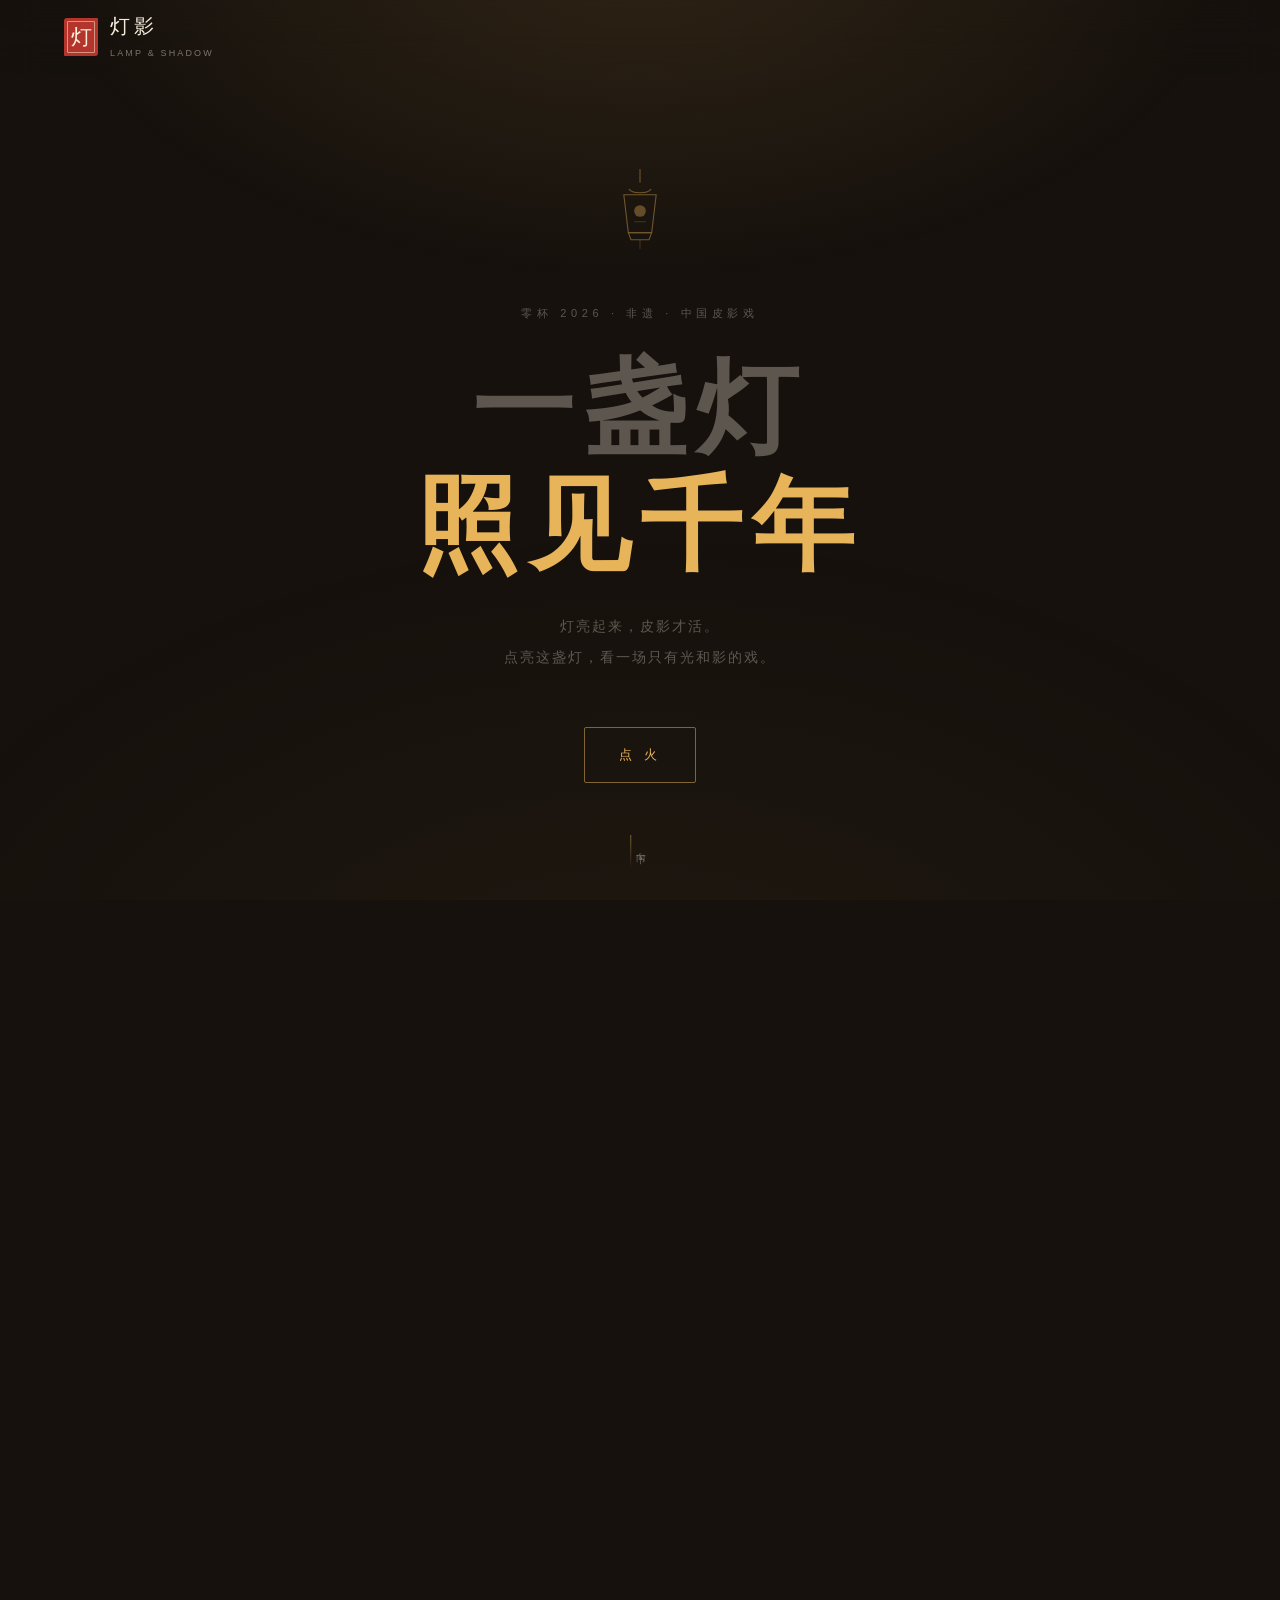
==== commit 877f2689: "feat: M1 设计令牌层与皮影重绘，操偶签随关节联动 - 新增 tokens.css：颜色/字阶/间距/时长/光变量收口，五页统一引入 - 清空全部 16 处内联 style，改为语义类与工具类；" ====
--- a/web/index.html
+++ b/web/index.html
@@ -4,8 +4,10 @@
 <meta charset="UTF-8">
 <meta name="viewport" content="width=device-width, initial-scale=1">
 <meta name="theme-color" content="#16110D">
+<link rel="icon" type="image/svg+xml" href="data:image/svg+xml,%3Csvg%20xmlns='http://www.w3.org/2000/svg'%20viewBox='0%200%2032%2032'%3E%3Crect%20width='32'%20height='32'%20fill='%2316110D'/%3E%3Cpath%20d='M16%204v5'%20stroke='%23E8B45A'%20stroke-width='1.6'%20stroke-linecap='round'/%3E%3Cpath%20d='M10%209h12l-2%2012H12z'%20fill='%23E8B45A'/%3E%3Ccircle%20cx='16'%20cy='15'%20r='2.4'%20fill='%23FFF3DC'/%3E%3C/svg%3E">
 <meta name="description" content="灯影 · 一盏灯照见千年。中国皮影戏数字展馆：点亮灯箱，拖动皮影关节，看一场只有光和影的戏。">
 <title>灯影 · 一盏灯照见千年 ｜ 中国皮影戏数字展馆</title>
+<link rel="stylesheet" href="assets/css/tokens.css">
 <link rel="stylesheet" href="assets/css/base.css">
 <link rel="stylesheet" href="assets/css/layout.css">
 <link rel="stylesheet" href="assets/css/components.css">
@@ -78,10 +80,10 @@
       <div class="wrap lede__grid">
         <div>
           <p class="eyebrow">为什么做这个站</p>
-          <p class="quote" style="margin-top:26px">
+          <p class="quote mt-24">
             皮影戏有一句话：<em>“一口叙说千古事，双手对舞百万兵。”</em>
           </p>
-          <p class="lead" style="margin-top:24px;max-width:56ch">
+          <p class="lead mt-24 measure">
             它曾是村庄里最热闹的夜晚。如今更多时候，它被关在博物馆的玻璃柜里——
             看得见牛皮上的刀口，却看不见光穿过它的样子。所以我们把灯箱搬进浏览器：
             你不必隔着玻璃看，你可以亲手点上灯，拖起它的手，让它替你演一次。
@@ -141,6 +143,7 @@
           <div>
             <p class="footer__title">灯影</p>
             <p class="footer__line">一盏灯照见千年<br>中国皮影戏数字展馆</p>
+            <p class="footer__line footer__spec">界面规格 1920 ｜ 自适应 1440 / 720</p>
           </div>
           <div class="footer__col">
             <h4>五幕</h4>
--- a/web/assets/css/tokens.css
+++ b/web/assets/css/tokens.css
@@ -0,0 +1,63 @@
+/* =========================================================
+   灯影 · tokens.css
+   全站唯一的设计变量来源。页面层不得再写颜色/时长字面量。
+   ========================================================= */
+
+:root {
+  /* ---------- 颜色 ---------- */
+  --ink: #16110D;          /* 暗场底 */
+  --ink-2: #1D1712;        /* 次暗面 */
+  --curtain: #241C16;      /* 卡片 / 幕布 */
+  --paper: #F3EADC;        /* 亮场底 / 宣纸白 */
+  --paper-dim: #C9BCA9;    /* 次要文字 */
+  --paper-faint: rgba(243, 234, 220, .46);
+
+  --lamp: #E8B45A;         /* 灯光 / 主强调 */
+  --lamp-soft: #F2C879;    /* 高光 */
+  --lamp-hot: #FFD9A0;     /* 灼点，仅用于光晕中心 */
+  --ochre: #C97B32;        /* 赭石，DIY 配色用 */
+  --cinnabar: #B4352B;     /* 印章 / 选中，面积 ≤ 5% */
+  --jade: #2E6B4F;         /* 纹样点缀 */
+
+  /* ---------- 线 ---------- */
+  --line: rgba(232, 180, 90, .16);
+  --line-strong: rgba(232, 180, 90, .38);
+
+  /* ---------- 字体 ---------- */
+  --serif: "Songti SC", "Noto Serif SC", "Source Han Serif SC", "STSong", "SimSun", serif;
+  --sans: "PingFang SC", "Microsoft YaHei", "Noto Sans CJK SC", "Hiragino Sans GB", sans-serif;
+  --num: Georgia, "Times New Roman", serif;
+
+  /* ---------- 节奏 ---------- */
+  --ease: cubic-bezier(.22, .61, .36, 1);
+  --ease-out: cubic-bezier(.16, .84, .44, 1);
+  --ease-in-out: cubic-bezier(.65, .05, .36, 1);
+
+  --t-fast: 120ms;
+  --t-base: 240ms;
+  --t-slow: 480ms;
+
+  /* ---------- 间距（4px 基准） ---------- */
+  --s1: 4px;
+  --s2: 8px;
+  --s3: 12px;
+  --s4: 16px;
+  --s5: 24px;
+  --s6: 32px;
+  --s7: 48px;
+  --s8: 72px;
+
+  /* ---------- 圆角 ---------- */
+  --r-sm: 2px;
+  --r-md: 4px;
+
+  /* ---------- 布局 ---------- */
+  --page: clamp(20px, 5vw, 112px);
+  --nav-h: 76px;
+
+  /* ---------- 光：整站唯一的亮度参数 0.15 ~ 1 ---------- */
+  --lamp-level: 1;
+  --ambient: calc(.35 + var(--lamp-level) * .65);
+  --key: calc(.3 + var(--lamp-level) * .7);
+  --rim: calc(.2 + var(--lamp-level) * .8);
+}
--- a/web/assets/css/base.css
+++ b/web/assets/css/base.css
@@ -1,39 +1,8 @@
 /* =========================================================
    灯影 · base.css
-   变量、重置、字体层级、导航与页脚
+   重置、排版、焦点、导航与页脚
+   设计变量见 tokens.css —— 本文件与页面层不得自设颜色
    ========================================================= */
-
-:root {
-  /* 颜色 */
-  --ink: #16110D;
-  --ink-2: #1D1712;
-  --curtain: #241C16;
-  --paper: #F3EADC;
-  --paper-dim: #C9BCA9;
-  --paper-faint: rgba(243, 234, 220, .46);
-  --lamp: #E8B45A;
-  --lamp-soft: #F2C879;
-  --cinnabar: #B4352B;
-  --jade: #2E6B4F;
-
-  /* 线 */
-  --line: rgba(232, 180, 90, .16);
-  --line-strong: rgba(232, 180, 90, .38);
-
-  /* 字体 */
-  --serif: "Songti SC", "Noto Serif SC", "Source Han Serif SC", "STSong", "SimSun", serif;
-  --sans: "PingFang SC", "Microsoft YaHei", "Noto Sans CJK SC", "Hiragino Sans GB", sans-serif;
-  --num: Georgia, "Times New Roman", serif;
-
-  /* 节奏 */
-  --ease: cubic-bezier(.22, .61, .36, 1);
-  --ease-out: cubic-bezier(.16, .84, .44, 1);
-  --page: clamp(20px, 5vw, 112px);
-  --nav-h: 76px;
-
-  /* 光：整站唯一的亮度参数 0.15 ~ 1 */
-  --lamp-level: 1;
-}
 
 *,
 *::before,
@@ -55,7 +24,6 @@
   line-height: 1.85;
   -webkit-font-smoothing: antialiased;
   text-rendering: optimizeLegibility;
-  overflow-x: hidden;
 }
 
 /* 灯箱底色：中心一团暖光，边缘沉入黑 */
@@ -272,6 +240,13 @@
 }
 .footer__title { font-family: var(--serif); font-size: 18px; letter-spacing: .18em; }
 .footer__line { font-size: 13px; color: var(--paper-faint); line-height: 2; }
+/* 界面规格声明：比赛要求"作品中须附带说明"，故比其余页脚文字略亮 */
+.footer__spec {
+  margin-top: 8px;
+  font-size: 12px;
+  letter-spacing: .04em;
+  color: rgba(243, 234, 220, .62);
+}
 .footer__col h4 {
   font-size: 11px;
   letter-spacing: .24em;
@@ -310,3 +285,11 @@
   .reveal { opacity: 1; transform: none; transition: none; }
   *, *::before, *::after { animation-duration: .001ms !important; animation-iteration-count: 1 !important; transition-duration: .001ms !important; }
 }
+
+/* ---------- 工具类（替代内联 style） ---------- */
+.mt-8 { margin-top: var(--s2); }
+.mt-12 { margin-top: var(--s3); }
+.mt-16 { margin-top: var(--s4); }
+.mt-24 { margin-top: var(--s5); }
+.measure { max-width: 56ch; }
+.sprite-defs { position: absolute; width: 0; height: 0; overflow: hidden; }
--- a/web/assets/css/components.css
+++ b/web/assets/css/components.css
@@ -277,6 +277,42 @@
   filter: drop-shadow(0 18px 34px rgba(20, 10, 4, .45));
   touch-action: none;
 }
+
+/* 皮影本体：半透明皮革色 + 金线描边；脸部用 evenodd 挖出眼与口，光从孔里透过去 */
+.puppet__body,
+.puppet__limb,
+.puppet__face,
+.puppet__neck {
+  fill: rgba(108, 42, 15, .88);
+  stroke: rgba(242, 200, 121, .52);
+  stroke-width: 1.8;
+  stroke-linejoin: round;
+}
+.puppet__face { fill: rgba(94, 34, 12, .92); stroke: rgba(242, 200, 121, .58); }
+.puppet__crown { fill: url(#leather); stroke: #7E4218; stroke-width: 1.2; stroke-linejoin: round; }
+.puppet__hand { fill: rgba(108, 42, 15, .9); stroke: rgba(242, 200, 121, .6); stroke-width: 1.5; }
+.puppet__bead { fill: var(--lamp); }
+.puppet__tassel { fill: none; stroke: var(--cinnabar); stroke-width: 2.6; stroke-linecap: round; }
+.puppet__brow { fill: none; stroke: var(--cinnabar); stroke-width: 2.8; stroke-linecap: round; }
+.puppet__nose,
+.puppet__ear,
+.puppet__trim,
+.puppet__scale {
+  fill: none;
+  stroke: rgba(242, 200, 121, .44);
+  stroke-width: 1.4;
+  stroke-linecap: round;
+}
+.puppet__mirror { fill: rgba(180, 53, 43, .55); stroke: rgba(242, 200, 121, .72); stroke-width: 1.8; }
+.puppet__belt { fill: rgba(180, 53, 43, .88); }
+
+/* 三根操纵签：一根颈签固定，两根手签随手走 */
+.puppet__sticks line { stroke: rgba(232, 180, 90, .26); stroke-width: 1.4; stroke-linecap: round; }
+.puppet__sticks circle { fill: rgba(232, 180, 90, .5); }
+.puppet__rail { fill: none; stroke: rgba(232, 180, 90, .32); stroke-width: 3; stroke-linecap: round; }
+
+/* 传承人肖像沿用灯光色 */
+.master__portrait svg { color: var(--lamp); }
 .stage__curtain {
   position: absolute;
   top: 0;
@@ -632,6 +668,11 @@
   position: relative;
 }
 .swatch[aria-pressed="true"] { border-color: var(--paper); box-shadow: 0 0 0 3px rgba(232, 180, 90, .3); }
+.sw--lamp { color: var(--lamp); }
+.sw--ochre { color: var(--ochre); }
+.sw--cinnabar { color: var(--cinnabar); }
+.sw--jade { color: var(--jade); }
+.sw--paper { color: var(--paper); }
 .choices { display: flex; gap: 8px; flex-wrap: wrap; }
 .choice {
   padding: 8px 14px;
@@ -716,7 +757,16 @@
 .screen__scene[data-scene="1"] svg { filter: hue-rotate(-16deg) saturate(1.08); }
 .screen__scene[data-scene="2"] svg { filter: hue-rotate(22deg); }
 
-.tl-item__detail { animation: fadeUp .4s var(--ease) both; }
+.tl-item__detail {
+  margin-top: var(--s3);
+  padding: var(--s3) var(--s4);
+  border-left: 2px solid rgba(232, 180, 90, .4);
+  background: rgba(232, 180, 90, .05);
+  font-size: 13px;
+  line-height: 1.95;
+  color: var(--paper-dim);
+  animation: fadeUp .4s var(--ease) both;
+}
 @keyframes fadeUp { from { opacity: 0; transform: translateY(6px); } to { opacity: 1; transform: none; } }
 
 .master { display: block; width: 100%; }
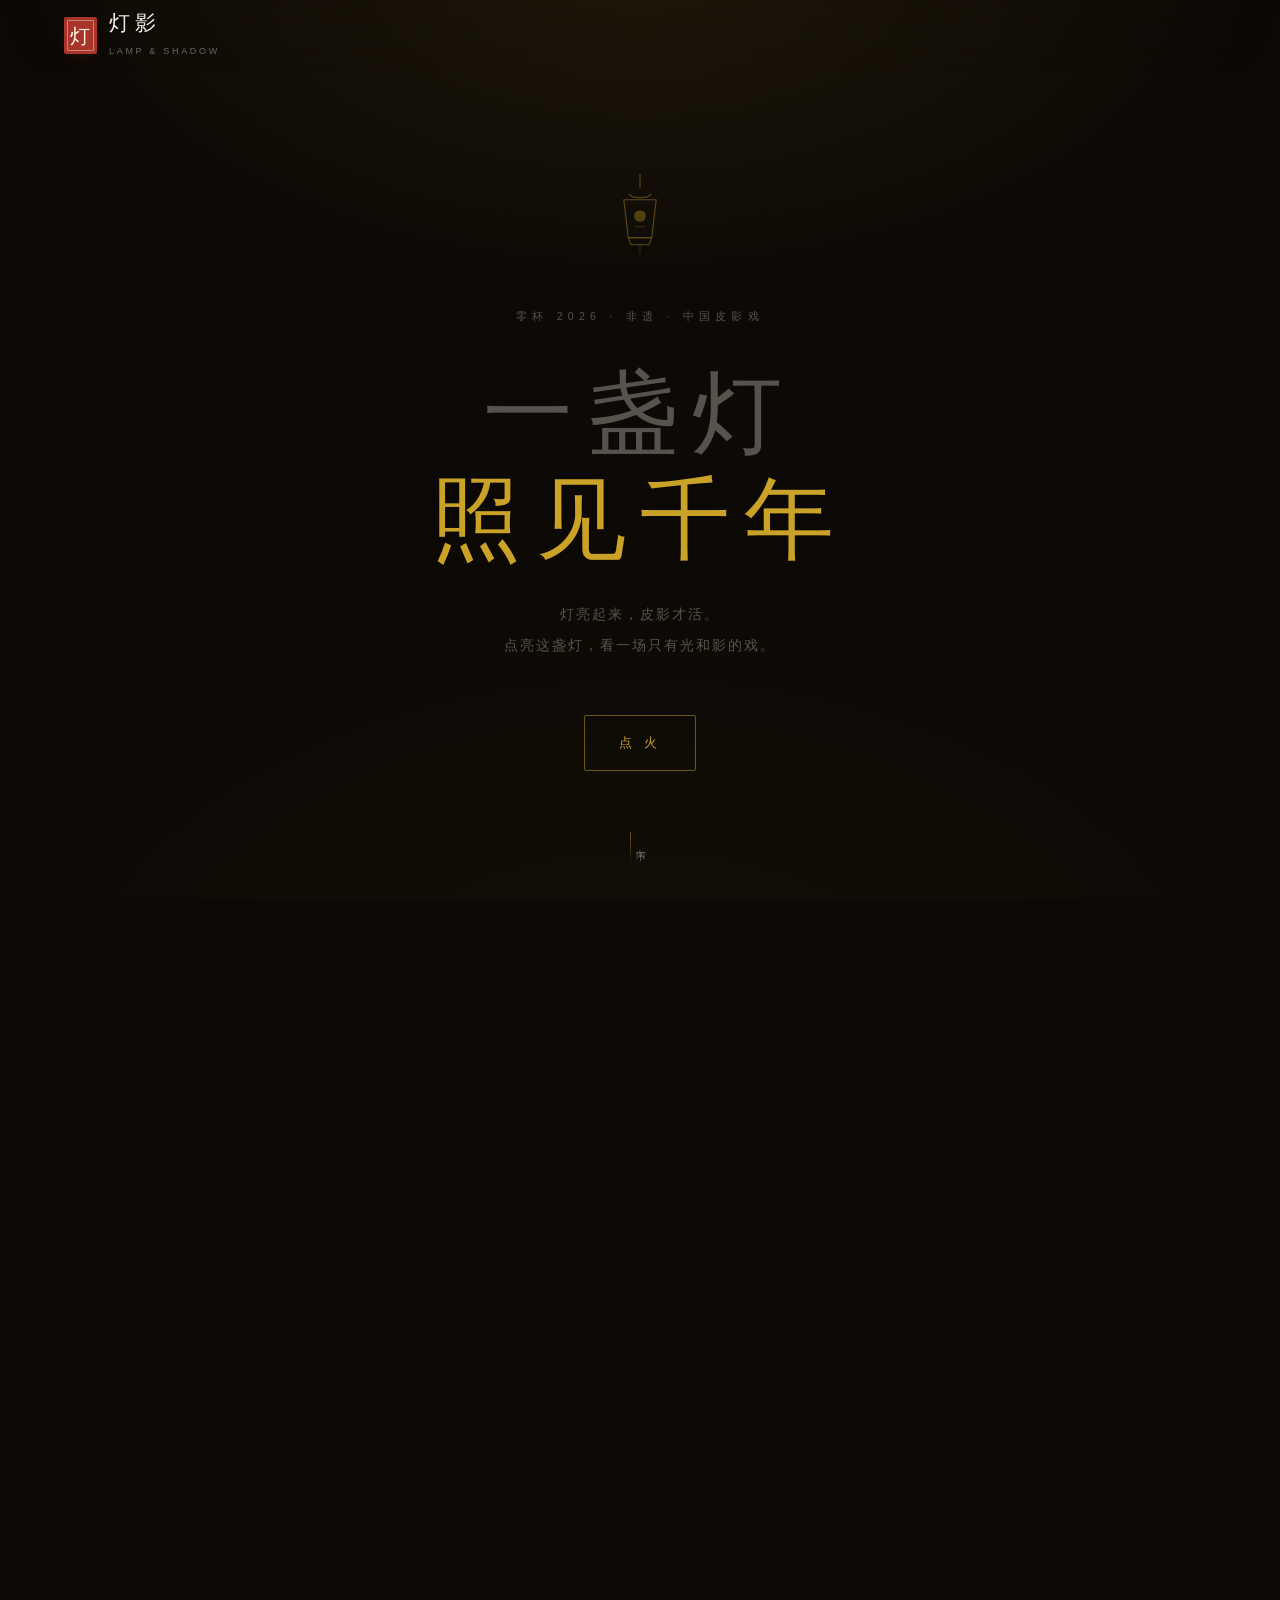
==== commit 3d667dc5: "feat: 逐项入场动效与统一节奏 - 新增 [data-stagger]：容器进视口后子元素按 --i 依次浮起（70ms 步长 + 60ms 起始延迟） - 用 animation 而非 tran" ====
--- a/web/index.html
+++ b/web/index.html
@@ -103,7 +103,7 @@
           <p class="block-head__note">看不懂也没关系：先玩，再看，最后认识做它的人。</p>
         </div>
 
-        <div class="entries">
+        <div class="entries" data-stagger>
           <a class="entry" href="origin.html">
             <span class="entry__num">贰</span>
             <span class="entry__name">溯影</span>
--- a/web/assets/css/tokens.css
+++ b/web/assets/css/tokens.css
@@ -1,43 +1,56 @@
 /* =========================================================
-   灯影 · tokens.css
+   灯影 · tokens.css  (v2 · 宋刻暗金)
    全站唯一的设计变量来源。页面层不得再写颜色/时长字面量。
+   气质关键词：宋刻、暗金、大留白、细线、克制
    ========================================================= */
 
 :root {
-  /* ---------- 颜色 ---------- */
-  --ink: #16110D;          /* 暗场底 */
-  --ink-2: #1D1712;        /* 次暗面 */
-  --curtain: #241C16;      /* 卡片 / 幕布 */
-  --paper: #F3EADC;        /* 亮场底 / 宣纸白 */
-  --paper-dim: #C9BCA9;    /* 次要文字 */
-  --paper-faint: rgba(243, 234, 220, .46);
+  /* ---------- 颜色：比 v1 更深、更旧、更哑 ---------- */
+  --ink: #0C0906;          /* 暗场底，接近墨 */
+  --ink-2: #13100B;
+  --curtain: #1A140E;      /* 卡片 / 幕布 */
+  --paper: #F4EDE0;        /* 宣纸白 */
+  --paper-dim: #C3B6A3;
+  --paper-faint: rgba(244, 237, 224, .40);
 
-  --lamp: #E8B45A;         /* 灯光 / 主强调 */
-  --lamp-soft: #F2C879;    /* 高光 */
-  --lamp-hot: #FFD9A0;     /* 灼点，仅用于光晕中心 */
-  --ochre: #C97B32;        /* 赭石，DIY 配色用 */
-  --cinnabar: #B4352B;     /* 印章 / 选中，面积 ≤ 5% */
-  --jade: #2E6B4F;         /* 纹样点缀 */
+  --lamp: #C9A227;         /* 旧金：压住饱和度，避免"塑料黄" */
+  --lamp-soft: #E0C27A;
+  --lamp-hot: #F4E2B2;
+  --ochre: #B06A32;
+  --cinnabar: #A8342A;
+  --jade: #2E5B47;
 
-  /* ---------- 线 ---------- */
-  --line: rgba(232, 180, 90, .16);
-  --line-strong: rgba(232, 180, 90, .38);
+  /* ---------- 线：三种语义 ---------- */
+  --line: rgba(201, 162, 39, .13);
+  --line-strong: rgba(201, 162, 39, .30);
+  --hair: rgba(244, 237, 224, .10);
+  --hair-strong: rgba(244, 237, 224, .22);
 
   /* ---------- 字体 ---------- */
   --serif: "Songti SC", "Noto Serif SC", "Source Han Serif SC", "STSong", "SimSun", serif;
   --sans: "PingFang SC", "Microsoft YaHei", "Noto Sans CJK SC", "Hiragino Sans GB", sans-serif;
   --num: Georgia, "Times New Roman", serif;
 
+  /* ---------- 字阶：7 档，标题 fluid ---------- */
+  --fs-display: clamp(40px, 5.6vw, 78px);
+  --fs-h1: clamp(32px, 4.2vw, 58px);
+  --fs-h2: clamp(24px, 3vw, 40px);
+  --fs-h3: clamp(18px, 1.6vw, 23px);
+  --fs-lead: clamp(15px, 1.15vw, 18px);
+  --fs-body: 15px;
+  --fs-small: 13px;
+  --fs-micro: 11px;
+
   /* ---------- 节奏 ---------- */
   --ease: cubic-bezier(.22, .61, .36, 1);
   --ease-out: cubic-bezier(.16, .84, .44, 1);
   --ease-in-out: cubic-bezier(.65, .05, .36, 1);
 
-  --t-fast: 120ms;
-  --t-base: 240ms;
-  --t-slow: 480ms;
+  --t-fast: 160ms;
+  --t-base: 320ms;
+  --t-slow: 640ms;
 
-  /* ---------- 间距（4px 基准） ---------- */
+  /* ---------- 间距（4px 基准，补两档大间距） ---------- */
   --s1: 4px;
   --s2: 8px;
   --s3: 12px;
@@ -46,14 +59,17 @@
   --s6: 32px;
   --s7: 48px;
   --s8: 72px;
+  --s9: 104px;
+  --s10: 144px;
 
-  /* ---------- 圆角 ---------- */
-  --r-sm: 2px;
-  --r-md: 4px;
+  /* ---------- 圆角：近乎直角 ---------- */
+  --r-sm: 1px;
+  --r-md: 2px;
 
   /* ---------- 布局 ---------- */
   --page: clamp(20px, 5vw, 112px);
-  --nav-h: 76px;
+  --nav-h: 72px;
+  --measure: 34em;
 
   /* ---------- 光：整站唯一的亮度参数 0.15 ~ 1 ---------- */
   --lamp-level: 1;
--- a/web/assets/css/base.css
+++ b/web/assets/css/base.css
@@ -20,13 +20,14 @@
   background: var(--ink);
   color: var(--paper);
   font-family: var(--sans);
-  font-size: 16px;
-  line-height: 1.85;
+  font-size: var(--fs-body);
+  line-height: 1.9;
+  letter-spacing: .012em;
   -webkit-font-smoothing: antialiased;
   text-rendering: optimizeLegibility;
 }
 
-/* 灯箱底色：中心一团暖光，边缘沉入黑 */
+/* 灯箱底色：中心一团暖光，边缘沉入黑；再压一层极淡的纸纹 */
 body::before {
   content: "";
   position: fixed;
@@ -34,8 +35,8 @@
   pointer-events: none;
   z-index: 0;
   background:
-    radial-gradient(900px 520px at 50% -8%, rgba(232, 180, 90, .13), rgba(232, 180, 90, 0) 68%),
-    radial-gradient(1200px 800px at 50% 120%, rgba(232, 180, 90, .05), rgba(232, 180, 90, 0) 70%);
+    radial-gradient(1000px 560px at 50% -6%, rgba(201, 162, 39, .10), rgba(201, 162, 39, 0) 66%),
+    radial-gradient(1300px 860px at 50% 118%, rgba(201, 162, 39, .04), rgba(201, 162, 39, 0) 72%);
   opacity: calc(.35 + var(--lamp-level) * .65);
   transition: opacity .8s var(--ease);
 }
@@ -46,7 +47,7 @@
 p, h1, h2, h3, h4, figure, blockquote { margin: 0; }
 ul, ol { margin: 0; padding: 0; list-style: none; }
 
-::selection { background: rgba(180, 53, 43, .55); color: #FBF3E6; }
+::selection { background: rgba(168, 52, 42, .55); color: #FBF3E6; }
 
 :focus-visible {
   outline: 2px solid var(--lamp);
@@ -77,34 +78,34 @@
   z-index: 1;
 }
 
-.section { padding-block: clamp(64px, 9vw, 132px); }
-.section--tight { padding-block: clamp(40px, 5.4vw, 82px); }
+.section { padding-block: clamp(88px, 11vw, 168px); }
+.section--tight { padding-block: clamp(56px, 7vw, 104px); }
 
 .eyebrow {
   display: flex;
   align-items: center;
-  gap: 14px;
-  font-size: 11px;
-  letter-spacing: .28em;
+  gap: 16px;
+  font-size: var(--fs-micro);
+  letter-spacing: .34em;
   color: var(--lamp);
   text-transform: uppercase;
 }
 .eyebrow::before {
   content: "";
-  width: 26px;
+  width: 34px;
   height: 1px;
-  background: var(--lamp);
+  background: var(--line-strong);
   flex: none;
 }
 
-h1, h2, h3, .serif { font-family: var(--serif); font-weight: 600; }
-h1 { font-size: clamp(34px, 4.6vw, 62px); line-height: 1.24; letter-spacing: .08em; }
-h2 { font-size: clamp(26px, 3.4vw, 44px); line-height: 1.3; letter-spacing: .1em; }
-h3 { font-size: clamp(19px, 1.7vw, 24px); line-height: 1.45; letter-spacing: .08em; }
-
-.lead { font-size: clamp(16px, 1.25vw, 19px); color: var(--paper-dim); line-height: 1.95; }
+h1, h2, h3, .serif { font-family: var(--serif); font-weight: 500; }
+h1 { font-size: var(--fs-h1); line-height: 1.22; letter-spacing: .12em; }
+h2 { font-size: var(--fs-h2); line-height: 1.32; letter-spacing: .14em; }
+h3 { font-size: var(--fs-h3); line-height: 1.5; letter-spacing: .1em; }
+
+.lead { font-size: var(--fs-lead); color: var(--paper-dim); line-height: 2.05; letter-spacing: .02em; }
 .muted { color: var(--paper-faint); }
-.tiny { font-size: 12px; letter-spacing: .12em; }
+.tiny { font-size: var(--fs-micro); letter-spacing: .14em; }
 .num { font-family: var(--num); }
 
 .vertical { writing-mode: vertical-rl; text-orientation: upright; letter-spacing: .34em; }
@@ -117,10 +118,10 @@
   height: var(--nav-h);
   display: flex;
   align-items: center;
-  background: rgba(22, 17, 13, .82);
-  -webkit-backdrop-filter: blur(18px);
-  backdrop-filter: blur(18px);
-  border-bottom: 1px solid rgba(232, 180, 90, .1);
+  background: rgba(12, 9, 6, .70);
+  -webkit-backdrop-filter: blur(14px);
+  backdrop-filter: blur(14px);
+  border-bottom: 1px solid var(--hair);
   transition: background .4s var(--ease), border-color .4s var(--ease);
 }
 .nav__inner {
@@ -134,34 +135,35 @@
 }
 .brand { display: flex; align-items: center; gap: 12px; }
 .brand__seal {
-  width: 34px;
-  height: 38px;
+  width: 33px;
+  height: 37px;
   display: grid;
   place-items: center;
   background: var(--cinnabar);
   color: #FBEFDD;
   font-family: var(--serif);
-  font-size: 21px;
+  font-size: 20px;
   line-height: 1;
-  border-radius: 3px 1px 3px 1px;
+  border-radius: 2px;
   position: relative;
   flex: none;
+  box-shadow: 0 6px 18px -12px rgba(168, 52, 42, .9);
 }
 .brand__seal::after {
   content: "";
   position: absolute;
   inset: 3px;
-  border: 1px solid rgba(251, 239, 221, .5);
+  border: 1px solid rgba(251, 239, 221, .42);
   border-radius: 1px;
 }
-.brand__name { font-family: var(--serif); font-size: 20px; letter-spacing: .18em; line-height: 1.1; }
-.brand__sub { display: block; font-size: 9px; letter-spacing: .24em; color: var(--paper-faint); margin-top: 3px; }
-
-.nav__links { display: flex; align-items: center; gap: clamp(18px, 2.6vw, 42px); }
+.brand__name { font-family: var(--serif); font-size: 21px; letter-spacing: .22em; line-height: 1.1; }
+.brand__sub { display: block; font-size: 9px; letter-spacing: .3em; color: var(--paper-faint); margin-top: 4px; }
+
+.nav__links { display: flex; align-items: center; gap: clamp(20px, 2.8vw, 46px); }
 .nav__links a {
   position: relative;
-  font-size: 13px;
-  letter-spacing: .16em;
+  font-size: 12.5px;
+  letter-spacing: .2em;
   color: var(--paper-dim);
   padding: 6px 0;
   transition: color .25s var(--ease);
@@ -216,7 +218,7 @@
     align-items: flex-start;
     gap: 4px;
     padding: 18px var(--page) 26px;
-    background: rgba(22, 17, 13, .97);
+    background: rgba(12, 9, 6, .97);
     border-bottom: 1px solid var(--line);
     transform: translateY(-12px);
     opacity: 0;
@@ -224,14 +226,14 @@
     transition: opacity .25s var(--ease), transform .25s var(--ease), visibility .25s;
   }
   .nav__links[data-open="true"] { opacity: 1; visibility: visible; transform: translateY(0); }
-  .nav__links a { font-size: 16px; padding: 12px 0; width: 100%; border-bottom: 1px solid rgba(232, 180, 90, .1); }
+  .nav__links a { font-size: 16px; padding: 12px 0; width: 100%; border-bottom: 1px solid rgba(201, 162, 39, .1); }
 }
 
 /* ---------- 页脚 ---------- */
 .footer {
-  border-top: 1px solid var(--line);
-  padding-block: 56px 40px;
-  background: linear-gradient(180deg, rgba(36, 28, 22, 0), rgba(36, 28, 22, .6));
+  border-top: 1px solid var(--hair);
+  padding-block: clamp(56px, 7vw, 88px) clamp(32px, 4vw, 48px);
+  background: linear-gradient(180deg, rgba(26, 20, 14, 0), rgba(26, 20, 14, .55));
 }
 .footer__grid {
   display: grid;
@@ -245,7 +247,7 @@
   margin-top: 8px;
   font-size: 12px;
   letter-spacing: .04em;
-  color: rgba(243, 234, 220, .62);
+  color: rgba(244, 237, 224, .62);
 }
 .footer__col h4 {
   font-size: 11px;
@@ -259,14 +261,14 @@
 .footer__bottom {
   margin-top: 44px;
   padding-top: 20px;
-  border-top: 1px solid rgba(232, 180, 90, .1);
+  border-top: 1px solid rgba(201, 162, 39, .1);
   display: flex;
   justify-content: space-between;
   gap: 16px;
   flex-wrap: wrap;
   font-size: 11.5px;
   letter-spacing: .08em;
-  color: rgba(243, 234, 220, .3);
+  color: rgba(244, 237, 224, .3);
 }
 @media (max-width: 860px) {
   .footer__grid { grid-template-columns: 1fr; gap: 28px; }
@@ -276,13 +278,28 @@
 .reveal {
   opacity: 0;
   transform: translateY(18px);
-  transition: opacity .7s var(--ease), transform .7s var(--ease);
+  transition: opacity var(--t-slow) var(--ease), transform var(--t-slow) var(--ease);
 }
 .reveal.is-in { opacity: 1; transform: none; }
+
+/* 逐项入场：容器进视口后，子元素按 --i 依次浮起。
+   用 animation 而不是 transition，避免覆盖各组件自己的 hover 过渡；
+   整套只挂在 html.js 下——脚本没跑起来时内容必须照常可见。 */
+@keyframes staggerIn {
+  from { opacity: 0; transform: translateY(14px); }
+  to { opacity: 1; transform: none; }
+}
+html.js [data-stagger].is-in > * {
+  animation: staggerIn var(--t-slow) var(--ease) both;
+  animation-delay: calc(var(--i, 0) * 70ms + 60ms);
+}
+/* 截图/验收走 ?static=1，直接给终态，避免拍到动画中间帧 */
+html.is-static [data-stagger].is-in > * { animation: none; }
 
 @media (prefers-reduced-motion: reduce) {
   html { scroll-behavior: auto; }
   .reveal { opacity: 1; transform: none; transition: none; }
+  html.js [data-stagger].is-in > * { animation: none; }
   *, *::before, *::after { animation-duration: .001ms !important; animation-iteration-count: 1 !important; transition-duration: .001ms !important; }
 }
 
--- a/web/assets/css/layout.css
+++ b/web/assets/css/layout.css
@@ -21,7 +21,7 @@
   font-family: var(--serif);
   font-size: clamp(46px, 5vw, 68px);
   letter-spacing: .1em;
-  color: rgba(232, 180, 90, .34);
+  color: rgba(201, 162, 39, .34);
   line-height: 1;
   padding-top: 6px;
   user-select: none;
@@ -71,13 +71,15 @@
 /* ---------- 区块标题 ---------- */
 .block-head {
   display: flex;
-  align-items: flex-end;
+  align-items: baseline;
   justify-content: space-between;
-  gap: 24px;
-  margin-bottom: clamp(28px, 4vw, 52px);
+  gap: 32px;
+  padding-top: var(--s5);
+  border-top: 1px solid var(--hair);
+  margin-bottom: clamp(36px, 5vw, 72px);
 }
-.block-head__text h2 { margin-top: 10px; }
-.block-head__note { font-size: 13px; color: var(--paper-faint); max-width: 34ch; line-height: 1.9; }
+.block-head__text h2 { margin-top: 14px; }
+.block-head__note { font-size: 12.5px; color: var(--paper-faint); max-width: 30ch; line-height: 2; letter-spacing: .04em; }
 @media (max-width: 780px) {
   .block-head { flex-direction: column; align-items: flex-start; gap: 14px; }
 }
@@ -85,18 +87,18 @@
 /* ---------- 下一幕 ---------- */
 .next-scene {
   display: block;
-  border-top: 1px solid var(--line);
-  border-bottom: 1px solid var(--line);
-  background: linear-gradient(90deg, rgba(232, 180, 90, .04), rgba(232, 180, 90, 0));
-  transition: background .4s var(--ease);
+  border-top: 1px solid var(--hair);
+  border-bottom: 1px solid var(--hair);
+  background: none;
+  transition: border-color var(--t-base) var(--ease);
 }
-.next-scene:hover { background: linear-gradient(90deg, rgba(232, 180, 90, .1), rgba(232, 180, 90, .01)); }
+.next-scene:hover { border-color: var(--line-strong); }
 .next-scene__inner {
   display: flex;
   align-items: center;
   justify-content: space-between;
   gap: 24px;
-  padding-block: clamp(34px, 5vw, 62px);
+  padding-block: clamp(48px, 6.4vw, 88px);
 }
 .next-scene__label {
   font-size: 11px;
@@ -107,12 +109,12 @@
 }
 .next-scene__name {
   font-family: var(--serif);
-  font-size: clamp(30px, 4.6vw, 62px);
-  letter-spacing: .16em;
+  font-size: clamp(34px, 5.2vw, 72px);
+  letter-spacing: .2em;
   line-height: 1;
   display: flex;
   align-items: center;
-  gap: 22px;
+  gap: 26px;
 }
 .next-scene__arrow {
   font-family: var(--num);
@@ -155,11 +157,11 @@
   position: absolute;
   inset: 0;
   pointer-events: none;
-  background-image: radial-gradient(rgba(36, 28, 22, .07) 1px, transparent 1px);
+  background-image: radial-gradient(rgba(26, 20, 14, .07) 1px, transparent 1px);
   background-size: 4px 4px;
   opacity: .5;
 }
 .paper-block .eyebrow { color: var(--cinnabar); }
 .paper-block .eyebrow::before { background: var(--cinnabar); }
 .paper-block .muted,
-.paper-block .block-head__note { color: rgba(36, 28, 22, .6); }
+.paper-block .block-head__note { color: rgba(26, 20, 14, .6); }
--- a/web/assets/css/components.css
+++ b/web/assets/css/components.css
@@ -8,82 +8,102 @@
   display: inline-flex;
   align-items: center;
   gap: 10px;
-  padding: 12px 24px;
+  padding: 13px 26px;
   border: 1px solid var(--line-strong);
-  border-radius: 2px;
+  border-radius: var(--r-sm);
   background: transparent;
   color: var(--paper);
-  font-size: 13px;
-  letter-spacing: .16em;
-  transition: background .3s var(--ease), border-color .3s var(--ease), color .3s var(--ease), transform .2s var(--ease);
-}
-.btn:hover { background: rgba(232, 180, 90, .12); border-color: var(--lamp); }
+  font-size: 12.5px;
+  letter-spacing: .2em;
+  transition: background var(--t-base) var(--ease), border-color var(--t-base) var(--ease), color var(--t-base) var(--ease);
+}
+.btn:hover { background: rgba(201, 162, 39, .12); border-color: var(--lamp); }
 .btn:active { transform: translateY(1px); }
 .btn--solid { background: var(--lamp); border-color: var(--lamp); color: var(--ink); }
 .btn--solid:hover { background: var(--lamp-soft); border-color: var(--lamp-soft); }
-.btn--ghost { border-color: rgba(243, 234, 220, .18); color: var(--paper-dim); }
+.btn--ghost { border-color: rgba(244, 237, 224, .18); color: var(--paper-dim); }
 .btn[disabled] { opacity: .38; cursor: not-allowed; }
 
 .chip {
   display: inline-flex;
   align-items: center;
   gap: 6px;
-  padding: 5px 12px;
-  border: 1px solid rgba(232, 180, 90, .26);
-  border-radius: 999px;
-  font-size: 11.5px;
-  letter-spacing: .1em;
+  padding: 4px 10px;
+  border: 1px solid rgba(201, 162, 39, .26);
+  border-radius: var(--r-sm);
+  font-size: 11px;
+  letter-spacing: .14em;
   color: var(--lamp);
   white-space: nowrap;
 }
 
-/* ---------- 首页入口卡 ---------- */
-.entries { display: grid; grid-template-columns: repeat(3, minmax(0, 1fr)); gap: clamp(14px, 1.8vw, 24px); }
+/* ---------- 首页入口：无卡无边，靠细线与编号立骨 ---------- */
+.entries {
+  display: grid;
+  grid-template-columns: repeat(3, minmax(0, 1fr));
+  gap: 0 clamp(28px, 4vw, 64px);
+  border-top: 1px solid var(--hair-strong);
+}
 .entry {
   position: relative;
   display: flex;
   flex-direction: column;
-  min-height: clamp(240px, 26vw, 340px);
-  padding: clamp(22px, 2.4vw, 34px);
-  border: 1px solid var(--line);
-  border-radius: 3px;
-  background: linear-gradient(180deg, rgba(36, 28, 22, .82), rgba(22, 17, 13, .9));
-  overflow: hidden;
-  transition: transform .3s var(--ease), border-color .3s var(--ease), box-shadow .3s var(--ease);
-}
-.entry::after {
+  min-height: clamp(220px, 22vw, 300px);
+  padding: clamp(26px, 2.8vw, 40px) 0 clamp(22px, 2.4vw, 32px);
+  border: 0;
+  border-radius: 0;
+  background: none;
+  overflow: visible;
+  transition: color var(--t-base) var(--ease);
+}
+/* 悬停时顶部细线从金变亮，替掉原来的"抬升卡片" */
+.entry::before {
   content: "";
   position: absolute;
-  inset: 0;
-  background: radial-gradient(320px 220px at 50% 116%, rgba(232, 180, 90, .16), transparent 70%);
-  opacity: 0;
-  transition: opacity .35s var(--ease);
-}
-.entry:hover, .entry:focus-visible {
-  transform: translateY(-6px);
-  border-color: var(--line-strong);
-  box-shadow: 0 24px 60px -34px rgba(232, 180, 90, .6);
-}
-.entry:hover::after { opacity: 1; }
-.entry__num { display: block; font-family: var(--num); font-size: 13px; color: var(--paper-faint); letter-spacing: .2em; }
-.entry__name { display: block; font-family: var(--serif); font-size: clamp(26px, 2.6vw, 36px); letter-spacing: .18em; margin-top: 18px; }
-.entry__line { display: block; font-size: 13.5px; color: var(--paper-dim); line-height: 1.9; margin-top: 12px; }
+  top: -1px;
+  left: 0;
+  right: 0;
+  height: 1px;
+  background: var(--lamp);
+  transform: scaleX(0);
+  transform-origin: left;
+  transition: transform var(--t-slow) var(--ease);
+}
+.entry::after { content: none; }
+.entry:hover::before,
+.entry:focus-visible::before { transform: scaleX(1); }
+.entry__num {
+  display: block;
+  font-family: var(--num);
+  font-size: 12px;
+  color: var(--paper-faint);
+  letter-spacing: .24em;
+}
+.entry__name {
+  display: block;
+  font-family: var(--serif);
+  font-size: clamp(28px, 2.8vw, 40px);
+  letter-spacing: .22em;
+  margin-top: 22px;
+  line-height: 1.3;
+}
+.entry__line { display: block; font-size: var(--fs-small); color: var(--paper-dim); line-height: 2; margin-top: 14px; max-width: 24em; }
 .entry__go {
   margin-top: auto;
-  padding-top: 26px;
-  font-size: 12px;
-  letter-spacing: .2em;
+  padding-top: 34px;
+  font-size: var(--fs-micro);
+  letter-spacing: .24em;
   color: var(--lamp);
   display: flex;
   align-items: center;
   gap: 10px;
 }
-.entry__go span { transition: transform .3s var(--ease); }
-.entry:hover .entry__go span { transform: translateX(8px); }
+.entry__go span { transition: transform var(--t-base) var(--ease); }
+.entry:hover .entry__go span { transform: translateX(10px); }
 .entry__badge {
   position: absolute;
-  top: 18px;
-  right: 18px;
+  top: clamp(26px, 2.8vw, 40px);
+  right: 0;
   font-size: 10px;
   letter-spacing: .16em;
   color: var(--ink);
@@ -92,11 +112,14 @@
   border-radius: 999px;
   opacity: 0;
   transform: translateY(-4px);
-  transition: opacity .3s var(--ease), transform .3s var(--ease);
+  transition: opacity var(--t-base) var(--ease), transform var(--t-base) var(--ease);
 }
 .entry.is-passed .entry__badge { opacity: 1; transform: none; }
 
-@media (max-width: 860px) { .entries { grid-template-columns: 1fr; } .entry { min-height: 200px; } }
+@media (max-width: 860px) {
+  .entries { grid-template-columns: 1fr; }
+  .entry { min-height: 0; padding-bottom: 26px; border-bottom: 1px solid var(--hair); }
+}
 
 /* ---------- 引语 / 导语 ---------- */
 .quote {
@@ -110,15 +133,15 @@
 .quote em { color: var(--lamp); font-style: normal; }
 
 /* ---------- 时间轴 ---------- */
-.timeline { position: relative; margin-top: 8px; }
+.timeline { --tl-year: clamp(112px, 14vw, 186px); position: relative; margin-top: 8px; }
 .timeline::before {
   content: "";
   position: absolute;
-  left: 7px;
+  left: var(--tl-year);
   top: 6px;
   bottom: 6px;
   width: 1px;
-  background: rgba(232, 180, 90, .16);
+  background: rgba(201, 162, 39, .16);
 }
 .timeline__progress {
   position: absolute;
@@ -126,63 +149,111 @@
   top: 6px;
   width: 1px;
   height: 0;
-  background: linear-gradient(180deg, var(--lamp), rgba(232, 180, 90, .2));
+  background: linear-gradient(180deg, var(--lamp), rgba(201, 162, 39, .2));
   transition: height .2s linear;
 }
-.tl-item { position: relative; padding: 0 0 clamp(26px, 3.6vw, 44px) clamp(30px, 3.4vw, 46px); }
+/* 年表：年份独立成左栏，正文右栏，中间一条轴线 */
+.tl-item {
+  position: relative;
+  display: grid;
+  grid-template-columns: var(--tl-year) minmax(0, 1fr);
+  column-gap: clamp(22px, 2.6vw, 42px);
+  padding: 0 0 clamp(30px, 4vw, 50px) 0;
+}
 .tl-item:last-child { padding-bottom: 0; }
 .tl-item::before {
   content: "";
   position: absolute;
-  left: 0;
-  top: 9px;
+  left: calc(var(--tl-year) - 7px);
+  top: 6px;
   width: 15px;
   height: 15px;
   border-radius: 50%;
-  border: 1px solid rgba(232, 180, 90, .35);
+  border: 1px solid rgba(201, 162, 39, .35);
   background: var(--ink);
   transition: background .4s var(--ease), border-color .4s var(--ease), box-shadow .4s var(--ease);
 }
 .tl-item.is-on::before {
   background: var(--lamp);
   border-color: var(--lamp);
-  box-shadow: 0 0 0 6px rgba(232, 180, 90, .12);
-}
-.tl-item__era { font-family: var(--num); font-size: 12px; letter-spacing: .2em; color: var(--lamp); }
-.tl-item__title { font-family: var(--serif); font-size: clamp(19px, 1.9vw, 24px); letter-spacing: .1em; margin: 6px 0 8px; }
-.tl-item__text { font-size: 14px; color: var(--paper-dim); line-height: 1.95; max-width: 52ch; }
+  box-shadow: 0 0 0 6px rgba(201, 162, 39, .12);
+}
+.tl-item__era {
+  grid-column: 1;
+  grid-row: 1 / span 5;
+  align-self: stretch;
+  text-align: right;
+  padding: 2px clamp(16px, 1.8vw, 26px) 0 0;
+  font-family: var(--serif);
+  font-size: clamp(13.5px, 1.3vw, 17px);
+  letter-spacing: .1em;
+  line-height: 1.7;
+  color: var(--lamp);
+}
+.tl-item__title,
+.tl-item__text,
+.tl-item__more,
+.tl-item__detail { grid-column: 2; }
+.tl-item__title { font-family: var(--serif); font-size: clamp(19px, 1.9vw, 24px); letter-spacing: .1em; margin: 0 0 10px; }
+.tl-item__text { font-size: 14px; color: var(--paper-dim); line-height: 2; max-width: 52ch; }
+
+@media (max-width: 720px) {
+  .timeline { --tl-year: 0px; }
+  .timeline::before { display: none; }
+  .tl-item { grid-template-columns: 1fr; column-gap: 0; padding-bottom: 28px; }
+  .tl-item::before { display: none; }
+  .tl-item__era { grid-row: auto; text-align: left; padding: 0 0 6px; }
+  .tl-item__title,
+  .tl-item__text,
+  .tl-item__more,
+  .tl-item__detail { grid-column: 1; }
+}
 .tl-item__more {
+  justify-self: start;
   margin-top: 10px;
   font-size: 12.5px;
   color: var(--paper-faint);
   border: 0;
-  border-bottom: 1px dashed rgba(232, 180, 90, .3);
+  border-bottom: 1px dashed rgba(201, 162, 39, .3);
   background: none;
   padding: 0 0 2px;
   letter-spacing: .1em;
 }
 .tl-item__more:hover { color: var(--lamp); }
 
-/* ---------- 流派 ---------- */
-.schools { display: grid; grid-template-columns: repeat(5, minmax(0, 1fr)); gap: 10px; }
+/* ---------- 流派：文字 + 下划线，不做填充色块 ---------- */
+.schools {
+  display: grid;
+  grid-template-columns: repeat(5, minmax(0, 1fr));
+  gap: 0 clamp(8px, 1.4vw, 22px);
+  border-bottom: 1px solid var(--hair);
+}
 .school {
-  padding: 14px 10px;
-  border: 1px solid var(--line);
-  background: rgba(36, 28, 22, .5);
-  border-radius: 2px;
+  position: relative;
+  padding: 16px 6px 18px;
+  border: 0;
+  border-radius: 0;
+  background: none;
   text-align: center;
   font-size: 13.5px;
-  letter-spacing: .1em;
+  letter-spacing: .14em;
   color: var(--paper-dim);
-  transition: all .25s var(--ease);
-}
-.school:hover { color: var(--paper); border-color: var(--line-strong); }
-.school[aria-selected="true"] {
+  transition: color var(--t-base) var(--ease);
+}
+.school::after {
+  content: "";
+  position: absolute;
+  left: 0;
+  right: 0;
+  bottom: -1px;
+  height: 1px;
   background: var(--lamp);
-  border-color: var(--lamp);
-  color: var(--ink);
-  font-weight: 600;
-}
+  transform: scaleX(0);
+  transition: transform var(--t-base) var(--ease);
+}
+.school:hover { color: var(--paper); }
+.school[aria-selected="true"] { color: var(--lamp); font-weight: 500; }
+.school[aria-selected="true"]::after { transform: scaleX(1); }
 .school-panel {
   margin-top: 26px;
   display: grid;
@@ -192,9 +263,9 @@
 }
 .school-panel__art {
   aspect-ratio: 4 / 3;
-  border: 1px solid var(--line);
-  border-radius: 3px;
-  background: radial-gradient(120% 90% at 50% 0%, rgba(232, 180, 90, .16), rgba(36, 28, 22, .9));
+  border: 1px solid var(--hair);
+  border-radius: var(--r-sm);
+  background: radial-gradient(120% 90% at 50% 0%, rgba(201, 162, 39, .16), rgba(26, 20, 14, .9));
   display: grid;
   place-items: center;
   padding: 18px;
@@ -209,34 +280,70 @@
 }
 
 /* ---------- 工序 ---------- */
-.crafts { display: grid; grid-template-columns: repeat(7, minmax(0, 1fr)); gap: 8px; }
+/* ---------- 七道工序：刻本式表格，靠竖线分隔而不是卡片 ---------- */
+.crafts {
+  display: grid;
+  grid-template-columns: repeat(7, minmax(0, 1fr));
+  gap: 0;
+  border-top: 1px solid rgba(26, 20, 14, .26);
+  border-bottom: 1px solid rgba(26, 20, 14, .26);
+}
 .craft {
   position: relative;
-  padding: 18px 10px 16px;
-  border: 1px solid rgba(36, 28, 22, .16);
-  background: rgba(255, 255, 255, .5);
-  border-radius: 2px;
-  text-align: center;
-  transition: transform .3s var(--ease), background .3s var(--ease), box-shadow .3s var(--ease);
-}
-.craft:hover { transform: translateY(-4px); background: #FFFDF7; box-shadow: 0 18px 34px -22px rgba(36, 28, 22, .55); }
-.craft__idx { display: block; font-family: var(--num); font-size: 11px; letter-spacing: .2em; color: rgba(36, 28, 22, .45); }
-.craft__name { display: block; font-family: var(--serif); font-size: clamp(16px, 1.3vw, 19px); letter-spacing: .12em; margin-top: 8px; color: var(--curtain); }
-.craft__line { display: block; font-size: 11.5px; line-height: 1.7; color: rgba(36, 28, 22, .58); margin-top: 8px; }
+  padding: 24px 14px 32px;
+  border: 0;
+  border-left: 1px solid rgba(26, 20, 14, .13);
+  border-radius: 0;
+  background: none;
+  text-align: left;
+  transition: background var(--t-base) var(--ease);
+}
+.craft:first-child { border-left: 0; }
+.craft:hover { background: rgba(26, 20, 14, .05); }
+.craft__idx {
+  display: block;
+  font-family: var(--serif);
+  font-size: 30px;
+  line-height: 1;
+  letter-spacing: 0;
+  color: rgba(26, 20, 14, .16);
+  transition: color var(--t-base) var(--ease);
+}
+.craft:hover .craft__idx { color: rgba(168, 52, 42, .55); }
+.craft__name {
+  display: block;
+  font-family: var(--serif);
+  font-size: clamp(17px, 1.4vw, 21px);
+  letter-spacing: .18em;
+  margin-top: 22px;
+  color: var(--curtain);
+}
+.craft__line { display: block; font-size: 11.5px; line-height: 1.8; color: rgba(26, 20, 14, .55); margin-top: 10px; }
 .craft:focus-visible { outline-color: var(--cinnabar); }
-@media (max-width: 1100px) { .crafts { grid-template-columns: repeat(4, minmax(0, 1fr)); } }
-@media (max-width: 640px) { .crafts { grid-template-columns: repeat(2, minmax(0, 1fr)); } }
+@media (max-width: 1100px) {
+  .crafts { grid-template-columns: repeat(4, minmax(0, 1fr)); }
+  .craft:nth-child(4n+1) { border-left: 0; }
+  .craft { border-top: 1px solid rgba(26, 20, 14, .13); }
+  .craft:nth-child(-n+4) { border-top: 0; }
+}
+@media (max-width: 640px) {
+  .crafts { grid-template-columns: repeat(2, minmax(0, 1fr)); }
+  .craft:nth-child(4n+1) { border-left: 1px solid rgba(26, 20, 14, .13); }
+  .craft:nth-child(2n+1) { border-left: 0; }
+  .craft:nth-child(-n+4) { border-top: 1px solid rgba(26, 20, 14, .13); }
+  .craft:nth-child(-n+2) { border-top: 0; }
+}
 
 /* ---------- 弄影台 ---------- */
 .stage-wrap { position: relative; }
 .stage {
   --open: 64%;
   position: relative;
-  border: 1px solid var(--line);
+  border: 1px solid var(--hair);
   border-radius: 4px;
   background: #0D0906;
   overflow: hidden;
-  box-shadow: 0 40px 120px -60px rgba(232, 180, 90, .55), inset 0 0 0 1px rgba(232, 180, 90, .06);
+  box-shadow: 0 40px 120px -60px rgba(201, 162, 39, .55), inset 0 0 0 1px rgba(201, 162, 39, .06);
 }
 .stage__bar {
   display: flex;
@@ -244,13 +351,99 @@
   justify-content: space-between;
   gap: 14px;
   padding: 12px 18px;
-  border-bottom: 1px solid rgba(232, 180, 90, .12);
+  border-bottom: 1px solid rgba(201, 162, 39, .12);
   font-size: 12px;
   letter-spacing: .12em;
   color: var(--paper-faint);
-  background: rgba(36, 28, 22, .5);
+  background: rgba(26, 20, 14, .5);
 }
 .stage__bar b { color: var(--lamp); font-weight: 500; }
+.stage__tools { display: flex; align-items: center; gap: clamp(10px, 1.4vw, 18px); }
+
+/* 鼓点指示：四拍一轮，跟着节拍亮 */
+.beat { display: flex; align-items: center; gap: 5px; }
+.beat i {
+  width: 5px;
+  height: 5px;
+  border-radius: 50%;
+  background: rgba(201, 162, 39, .22);
+  transition: background .1s linear, transform .1s linear, box-shadow .1s linear;
+}
+.beat i.is-on {
+  background: var(--lamp);
+  transform: scale(1.7);
+  box-shadow: 0 0 8px rgba(201, 162, 39, .75);
+}
+.stage__sound {
+  border: 1px solid var(--line);
+  background: none;
+  color: var(--paper-faint);
+  font-size: var(--fs-micro);
+  letter-spacing: .14em;
+  padding: 3px 8px;
+  border-radius: var(--r-sm);
+  transition: color var(--t-base) var(--ease), border-color var(--t-base) var(--ease);
+}
+.stage__sound[aria-pressed="true"] { color: var(--lamp); border-color: var(--line-strong); }
+
+/* 判定：准 / 良 / 失 */
+.judge {
+  position: absolute;
+  left: 50%;
+  top: 24%;
+  transform: translate(-50%, -50%);
+  display: flex;
+  align-items: baseline;
+  gap: 10px;
+  pointer-events: none;
+  opacity: 0;
+  z-index: 9;
+  font-family: var(--serif);
+}
+.judge b { font-size: 44px; font-weight: 500; letter-spacing: .12em; color: var(--lamp); text-shadow: 0 6px 26px rgba(0, 0, 0, .55); }
+.judge span { font-size: 12px; letter-spacing: .22em; color: var(--paper-dim); }
+.judge.is-perfect b { color: var(--lamp-hot); }
+.judge.is-miss b { color: rgba(244, 237, 224, .45); }
+.judge.is-show { animation: judgePop .95s var(--ease-out) forwards; }
+@keyframes judgePop {
+  0% { opacity: 0; transform: translate(-50%, -50%) scale(.82); }
+  22% { opacity: 1; transform: translate(-50%, -50%) scale(1); }
+  68% { opacity: 1; }
+  100% { opacity: 0; transform: translate(-50%, -62%) scale(1); }
+}
+
+/* 结算 */
+.stage__final {
+  position: absolute;
+  left: 50%;
+  top: 50%;
+  transform: translate(-50%, -50%);
+  display: flex;
+  flex-direction: column;
+  align-items: center;
+  gap: 10px;
+  padding: 24px 42px 22px;
+  background: rgba(10, 6, 3, .88);
+  border: 1px solid var(--line-strong);
+  box-shadow: 0 30px 70px -40px #000;
+  z-index: 10;
+}
+.stage__final[hidden] { display: none; }
+.stage__final-rank { font-family: var(--serif); font-size: 58px; line-height: 1; color: var(--cinnabar); }
+.stage__final-note { font-size: 12px; letter-spacing: .2em; color: var(--paper-dim); white-space: nowrap; }
+.stage__final-branch { display: flex; gap: 10px; margin-top: 8px; }
+.stage__final-branch .btn { padding: 8px 16px; font-size: 11px; letter-spacing: .16em; }
+.stage__final-branch[hidden] { display: none; }
+.stage__final-end {
+  display: block;
+  max-width: 26em;
+  margin-top: 6px;
+  font-size: 12px;
+  line-height: 1.95;
+  letter-spacing: .04em;
+  color: var(--paper-faint);
+  text-align: center;
+}
 .stage__viewport {
   position: relative;
   aspect-ratio: 4 / 3;
@@ -284,13 +477,13 @@
 .puppet__face,
 .puppet__neck {
   fill: rgba(108, 42, 15, .88);
-  stroke: rgba(242, 200, 121, .52);
+  stroke: rgba(224, 194, 122, .52);
   stroke-width: 1.8;
   stroke-linejoin: round;
 }
-.puppet__face { fill: rgba(94, 34, 12, .92); stroke: rgba(242, 200, 121, .58); }
+.puppet__face { fill: rgba(94, 34, 12, .92); stroke: rgba(224, 194, 122, .58); }
 .puppet__crown { fill: url(#leather); stroke: #7E4218; stroke-width: 1.2; stroke-linejoin: round; }
-.puppet__hand { fill: rgba(108, 42, 15, .9); stroke: rgba(242, 200, 121, .6); stroke-width: 1.5; }
+.puppet__hand { fill: rgba(108, 42, 15, .9); stroke: rgba(224, 194, 122, .6); stroke-width: 1.5; }
 .puppet__bead { fill: var(--lamp); }
 .puppet__tassel { fill: none; stroke: var(--cinnabar); stroke-width: 2.6; stroke-linecap: round; }
 .puppet__brow { fill: none; stroke: var(--cinnabar); stroke-width: 2.8; stroke-linecap: round; }
@@ -299,17 +492,24 @@
 .puppet__trim,
 .puppet__scale {
   fill: none;
-  stroke: rgba(242, 200, 121, .44);
+  stroke: rgba(224, 194, 122, .44);
   stroke-width: 1.4;
   stroke-linecap: round;
 }
-.puppet__mirror { fill: rgba(180, 53, 43, .55); stroke: rgba(242, 200, 121, .72); stroke-width: 1.8; }
-.puppet__belt { fill: rgba(180, 53, 43, .88); }
+.puppet__mirror { fill: rgba(168, 52, 42, .55); stroke: rgba(224, 194, 122, .72); stroke-width: 1.8; }
+.puppet__belt { fill: rgba(168, 52, 42, .88); }
 
 /* 三根操纵签：一根颈签固定，两根手签随手走 */
-.puppet__sticks line { stroke: rgba(232, 180, 90, .26); stroke-width: 1.4; stroke-linecap: round; }
-.puppet__sticks circle { fill: rgba(232, 180, 90, .5); }
-.puppet__rail { fill: none; stroke: rgba(232, 180, 90, .32); stroke-width: 3; stroke-linecap: round; }
+.puppet__sticks line { stroke: rgba(201, 162, 39, .26); stroke-width: 1.4; stroke-linecap: round; }
+.puppet__sticks circle { fill: rgba(201, 162, 39, .5); }
+.puppet__rail { fill: none; stroke: rgba(201, 162, 39, .32); stroke-width: 3; stroke-linecap: round; }
+
+/* 关节铆钉：让旋转的四肢始终"接"在身上，而不是浮在旁边 */
+.puppet__joint-cap {
+  fill: rgba(92, 36, 14, .96);
+  stroke: rgba(224, 194, 122, .5);
+  stroke-width: 1.6;
+}
 
 /* 传承人肖像沿用灯光色 */
 .master__portrait svg { color: var(--lamp); }
@@ -334,9 +534,9 @@
   width: 20px;
   height: 74px;
   transform: translateY(-50%);
-  border: 1px solid rgba(232, 180, 90, .5);
-  background: rgba(232, 180, 90, .18);
-  border-radius: 3px;
+  border: 1px solid rgba(201, 162, 39, .5);
+  background: rgba(201, 162, 39, .18);
+  border-radius: var(--r-sm);
   cursor: ew-resize;
   z-index: 6;
   touch-action: none;
@@ -346,23 +546,27 @@
   font-size: 11px;
   letter-spacing: .1em;
 }
-.stage__grip:hover { background: rgba(232, 180, 90, .3); }
+.stage__grip:hover { background: rgba(201, 162, 39, .3); }
 .stage__grip--l { left: calc((100% - var(--open, 64%)) / 2 - 10px); }
 .stage__grip--r { right: calc((100% - var(--open, 64%)) / 2 - 10px); }
 
 .joint { cursor: grab; }
 .joint:active { cursor: grabbing; }
+/* SVG 上的焦点框会是整个 group 的外接矩形，很难看；用光环代替 */
+.joint:focus { outline: none; }
+.joint:focus-visible .joint__ring { opacity: .85; transform: scale(1); }
+.joint:focus-visible .joint__handle { stroke-width: 3; }
 .joint__handle {
-  fill: rgba(232, 180, 90, .22);
+  fill: rgba(201, 162, 39, .22);
   stroke: var(--lamp);
   stroke-width: 1.5;
   transition: fill .2s var(--ease), r .2s var(--ease);
 }
 .joint__handle--hit { fill: transparent; stroke: transparent; }
-.joint.is-active .joint__handle { fill: rgba(232, 180, 90, .55); }
+.joint.is-active .joint__handle { fill: rgba(201, 162, 39, .55); }
 .joint.is-snapped .joint__handle { fill: var(--lamp); }
 .joint[aria-disabled="true"] { cursor: default; }
-.joint[aria-disabled="true"] .joint__handle { stroke: rgba(232, 180, 90, .22); }
+.joint[aria-disabled="true"] .joint__handle { stroke: rgba(201, 162, 39, .22); }
 .joint__ring {
   fill: none;
   stroke: var(--lamp);
@@ -376,6 +580,66 @@
   100% { opacity: 0; transform: scale(1.9); }
 }
 
+/* 观众席：一排剪影。叫好时抬起来，砸场时缩下去 */
+.crowd {
+  position: absolute;
+  left: 50%;
+  bottom: -14px;
+  transform: translateX(-50%);
+  width: min(86%, 680px);
+  display: flex;
+  align-items: flex-end;
+  justify-content: center;
+  gap: clamp(6px, 1.3vw, 20px);
+  pointer-events: none;
+  z-index: 5;
+}
+.crowd i {
+  position: relative;
+  display: block;
+  width: clamp(20px, 2.4vw, 34px);
+  height: clamp(24px, 2.8vw, 40px);
+  border-radius: 46% 46% 0 0;
+  background: radial-gradient(120% 110% at 50% 0%, #2A1507, #0A0603 68%);
+  transform: translateY(44%) scaleY(.92);
+  transform-origin: bottom center;
+  transition: transform .45s var(--ease), opacity .45s var(--ease);
+  opacity: .92;
+}
+/* 肩：比头宽一圈，剪影才像人，而不是一排圆角方块 */
+.crowd i::after {
+  content: "";
+  position: absolute;
+  left: -22%;
+  right: -22%;
+  bottom: 0;
+  height: 42%;
+  border-radius: 44% 44% 0 0;
+  background: inherit;
+}
+.crowd i:nth-child(2n) { height: clamp(28px, 3.2vw, 46px); }
+.crowd i:nth-child(3n) { height: clamp(22px, 2.5vw, 36px); }
+.crowd.is-cheer i { transform: translateY(-6%) scaleY(1); }
+.crowd.is-cheer i:nth-child(2n) { transition-delay: .06s; }
+.crowd.is-cheer i:nth-child(3n) { transition-delay: .12s; }
+.crowd.is-hush i { transform: translateY(66%) scaleY(.84); opacity: .58; }
+
+/* 叫好时影窗亮一下 */
+.stage__viewport.is-cheer::after {
+  content: "";
+  position: absolute;
+  inset: 0;
+  pointer-events: none;
+  z-index: 4;
+  background: radial-gradient(62% 54% at 50% 80%, rgba(255, 240, 205, .42), transparent 72%);
+  animation: cheerFlash .75s var(--ease-out) forwards;
+}
+@keyframes cheerFlash {
+  0% { opacity: 0; }
+  30% { opacity: 1; }
+  100% { opacity: 0; }
+}
+
 .stage__hint {
   position: absolute;
   left: 50%;
@@ -383,8 +647,8 @@
   transform: translateX(-50%);
   padding: 7px 16px;
   border-radius: 999px;
-  background: rgba(13, 9, 6, .78);
-  border: 1px solid rgba(232, 180, 90, .28);
+  background: rgba(10, 6, 3, .94);
+  border: 1px solid rgba(201, 162, 39, .28);
   font-size: 12px;
   letter-spacing: .1em;
   color: var(--paper-dim);
@@ -400,24 +664,24 @@
   justify-content: space-between;
   gap: 16px;
   padding: 14px 18px;
-  border-top: 1px solid rgba(232, 180, 90, .12);
-  background: rgba(36, 28, 22, .5);
+  border-top: 1px solid rgba(201, 162, 39, .12);
+  background: rgba(26, 20, 14, .5);
   flex-wrap: wrap;
 }
 .stage__dots { display: flex; align-items: center; gap: 10px; }
 .stage__dots i {
   width: 26px;
   height: 2px;
-  background: rgba(232, 180, 90, .22);
+  background: rgba(201, 162, 39, .22);
   transition: background .3s var(--ease), box-shadow .3s var(--ease);
 }
-.stage__dots i.is-on { background: var(--lamp); box-shadow: 0 0 10px rgba(232, 180, 90, .7); }
+.stage__dots i.is-on { background: var(--lamp); box-shadow: 0 0 10px rgba(201, 162, 39, .7); }
 .stage__controls { display: flex; gap: 10px; }
 
 .stage__stamp {
   position: absolute;
   left: 50%;
-  top: 46%;
+  top: 54%;
   transform: translate(-50%, -50%) scale(1.6);
   width: 118px;
   height: 118px;
@@ -448,13 +712,48 @@
 .screen {
   position: relative;
   aspect-ratio: 16 / 9;
-  border: 1px solid var(--line);
-  border-radius: 3px;
+  border-radius: var(--r-sm);
   overflow: hidden;
-  background: #0D0906;
+  background: #0B0603;
+  box-shadow: 0 60px 100px -70px #000, 0 0 0 1px rgba(201, 162, 39, .16);
+}
+/* 影窗木框：12px 深木边 + 内侧一道金线，影子才有"装进框里"的感觉 */
+.screen::before {
+  content: "";
+  position: absolute;
+  inset: 0;
+  z-index: 6;
+  pointer-events: none;
+  border: 14px solid #2A180C;
+  border-radius: var(--r-sm);
+  box-shadow:
+    inset 0 0 0 1px rgba(201, 162, 39, .45),
+    inset 0 14px 30px -16px rgba(0, 0, 0, .92),
+    inset 0 -14px 30px -16px rgba(0, 0, 0, .92);
 }
 .screen__scene { position: absolute; inset: 0; }
 .screen__scene svg { width: 100%; height: 100%; }
+
+/* 三出戏共用山野底，靠这一层晕色与点缀分组区分 */
+.screen__scene::after {
+  content: "";
+  position: absolute;
+  inset: 0;
+  pointer-events: none;
+  opacity: 0;
+  transition: opacity var(--t-slow) var(--ease);
+}
+.screen__scene[data-scene="1"]::after {
+  opacity: 1;
+  background: radial-gradient(58% 62% at 54% 46%, rgba(192, 57, 43, .22), transparent 68%);
+}
+.screen__scene[data-scene="2"]::after {
+  opacity: 1;
+  background: radial-gradient(70% 60% at 50% 84%, rgba(46, 91, 71, .26), transparent 70%);
+}
+.scene-accent { display: none; }
+.screen__scene[data-scene="1"] .scene-accent[data-for="1"],
+.screen__scene[data-scene="2"] .scene-accent[data-for="2"] { display: block; }
 .screen__vignette {
   position: absolute;
   inset: 0;
@@ -466,11 +765,20 @@
   left: 0;
   right: 0;
   bottom: 0;
-  padding: 18px 22px 20px;
-  min-height: 88px;
+  padding: 26px 26px 24px;
+  min-height: 104px;
   display: flex;
   align-items: flex-end;
-  background: linear-gradient(180deg, transparent, rgba(13, 9, 6, .85));
+  background: linear-gradient(180deg, transparent, rgba(10, 6, 3, .82) 62%);
+}
+.screen__subtitles::before {
+  content: "";
+  position: absolute;
+  left: 26px;
+  right: 26px;
+  bottom: 88px;
+  height: 1px;
+  background: linear-gradient(90deg, transparent, rgba(201, 162, 39, .28), transparent);
 }
 .screen__subtitles p {
   font-family: var(--serif);
@@ -490,14 +798,17 @@
   align-items: center;
   gap: 14px;
   padding: 12px 14px;
-  border: 1px solid var(--line);
+  border: 1px solid var(--hair);
   border-radius: 2px;
-  background: rgba(36, 28, 22, .4);
+  background: rgba(26, 20, 14, .4);
   text-align: left;
   transition: all .25s var(--ease);
 }
 .play:hover { border-color: var(--line-strong); }
-.play[aria-current="true"] { border-color: var(--lamp); background: rgba(232, 180, 90, .1); }
+.play[aria-current="true"] { border-color: var(--lamp); background: rgba(201, 162, 39, .1); }
+.play.is-locked { opacity: .48; cursor: not-allowed; }
+.play.is-locked:hover { opacity: .68; border-color: var(--cinnabar); }
+.play.is-locked .play__meta::after { content: " · 未解锁"; color: var(--cinnabar); }
 .play__no { font-family: var(--num); font-size: 12px; color: var(--lamp); }
 .play__name { font-size: 14px; letter-spacing: .08em; }
 .play__meta { margin-left: auto; font-size: 11px; color: var(--paper-faint); letter-spacing: .1em; }
@@ -508,7 +819,7 @@
   appearance: none;
   width: 100%;
   height: 2px;
-  background: rgba(232, 180, 90, .25);
+  background: rgba(201, 162, 39, .25);
   border-radius: 2px;
   outline-offset: 6px;
 }
@@ -557,10 +868,10 @@
 .master__face {
   position: absolute;
   inset: 0;
-  border: 1px solid var(--line);
-  border-radius: 3px;
-  padding: clamp(22px, 2.6vw, 34px);
-  background: linear-gradient(180deg, rgba(36, 28, 22, .9), rgba(22, 17, 13, .94));
+  border: 1px solid var(--hair);
+  border-radius: var(--r-sm);
+  padding: clamp(26px, 3vw, 40px);
+  background: linear-gradient(165deg, rgba(26, 20, 14, .92), rgba(12, 9, 6, .96));
   backface-visibility: hidden;
   -webkit-backface-visibility: hidden;
   display: flex;
@@ -569,20 +880,31 @@
 .master__face--back {
   transform: rotateY(180deg);
   justify-content: center;
-  background: linear-gradient(180deg, rgba(46, 107, 79, .16), rgba(22, 17, 13, .96));
+  background: linear-gradient(180deg, rgba(46, 107, 79, .16), rgba(12, 9, 6, .96));
 }
 .master__portrait {
-  width: 96px;
-  height: 96px;
-  border-radius: 50%;
+  width: 84px;
+  height: 84px;
+  border-radius: var(--r-sm);
   border: 1px solid var(--line-strong);
   display: grid;
   place-items: center;
-  margin-bottom: 20px;
-  background: radial-gradient(circle at 50% 35%, rgba(232, 180, 90, .22), rgba(22, 17, 13, .9));
+  margin-bottom: 26px;
+  background: rgba(201, 162, 39, .04);
   flex: none;
-}
-.master__name { display: block; font-family: var(--serif); font-size: clamp(22px, 2vw, 28px); letter-spacing: .14em; }
+  position: relative;
+}
+.master__portrait::after {
+  content: "";
+  position: absolute;
+  right: -1px;
+  bottom: -1px;
+  width: 10px;
+  height: 10px;
+  border-right: 1px solid var(--lamp);
+  border-bottom: 1px solid var(--lamp);
+}
+.master__name { display: block; font-family: var(--serif); font-size: clamp(24px, 2.2vw, 30px); letter-spacing: .18em; }
 .master__role { display: block; font-size: 12px; letter-spacing: .16em; color: var(--lamp); margin-top: 6px; }
 .master__text { display: block; font-size: 13.5px; line-height: 1.95; color: var(--paper-dim); margin-top: 16px; }
 .master__hint { display: block; margin-top: auto; padding-top: 18px; font-size: 11px; letter-spacing: .16em; color: var(--paper-faint); }
@@ -590,31 +912,50 @@
 .master__sign { display: block; margin-top: 22px; font-size: 12px; color: var(--paper-faint); letter-spacing: .14em; }
 
 /* ---------- 工具墙 ---------- */
-.tools { display: grid; grid-template-columns: repeat(5, minmax(0, 1fr)); gap: 10px; }
+/* ---------- 工具墙：五件器物，靠顶部细线站成一排 ---------- */
+.tools {
+  display: grid;
+  grid-template-columns: repeat(5, minmax(0, 1fr));
+  gap: 0 clamp(16px, 2.4vw, 34px);
+  border-top: 1px solid var(--hair-strong);
+}
 @media (max-width: 1000px) { .tools { grid-template-columns: repeat(3, minmax(0, 1fr)); } }
 @media (max-width: 600px) { .tools { grid-template-columns: repeat(2, minmax(0, 1fr)); } }
 .tool {
   position: relative;
-  padding: 18px 14px 16px;
-  border: 1px solid var(--line);
-  border-radius: 2px;
-  background: rgba(36, 28, 22, .45);
-  text-align: center;
-  transition: transform .3s var(--ease), border-color .3s var(--ease);
-}
-.tool:hover, .tool.is-open { transform: translateY(-4px); border-color: var(--line-strong); }
-.tool__icon { height: 54px; display: grid; place-items: center; color: var(--lamp); }
-.tool__name { font-family: var(--serif); font-size: 16px; letter-spacing: .12em; margin-top: 12px; }
+  padding: 26px 0 28px;
+  border: 0;
+  border-radius: 0;
+  background: none;
+  text-align: left;
+  transition: color var(--t-base) var(--ease);
+}
+.tool::before {
+  content: "";
+  position: absolute;
+  top: -1px;
+  left: 0;
+  right: 0;
+  height: 1px;
+  background: var(--lamp);
+  transform: scaleX(0);
+  transform-origin: left;
+  transition: transform var(--t-slow) var(--ease);
+}
+.tool:hover::before, .tool.is-open::before, .tool:focus-visible::before { transform: scaleX(1); }
+.tool__icon { height: 46px; display: flex; align-items: center; color: var(--lamp); }
+.tool__name { font-family: var(--serif); font-size: 16px; letter-spacing: .18em; margin-top: 18px; }
 .tool__note {
   font-size: 11.5px;
-  line-height: 1.7;
-  color: var(--paper-faint);
-  margin-top: 8px;
-  opacity: 0;
-  transform: translateY(4px);
-  transition: opacity .2s var(--ease), transform .2s var(--ease);
-  min-height: 3.2em;
-}
+  line-height: 1.85;
+  color: rgba(244, 237, 224, .30);
+  margin-top: 10px;
+  transition: color var(--t-base) var(--ease);
+  min-height: 3.4em;
+}
+.tool:hover .tool__note,
+.tool.is-open .tool__note,
+.tool:focus-visible .tool__note { color: var(--paper-dim); }
 .tool:hover .tool__note, .tool.is-open .tool__note { opacity: 1; transform: none; }
 @media (hover: none) { .tool__note { opacity: 1; transform: none; } }
 
@@ -623,33 +964,46 @@
 @media (max-width: 780px) { .patterns { grid-template-columns: repeat(2, minmax(0, 1fr)); } }
 .pattern {
   aspect-ratio: 1;
-  border: 1px solid var(--line);
-  border-radius: 2px;
-  background: rgba(36, 28, 22, .4);
+  border: 1px solid var(--hair);
+  border-radius: var(--r-sm);
+  background: radial-gradient(120% 100% at 50% 0%, rgba(201, 162, 39, .08), rgba(12, 9, 6, .55));
   display: grid;
   place-items: center;
-  padding: 12px;
-  position: relative;
-  transition: border-color .25s var(--ease), background .25s var(--ease);
-}
-.pattern:hover { border-color: var(--line-strong); background: rgba(232, 180, 90, .07); }
-.pattern svg { width: 100%; height: 100%; }
+  padding: 18px;
+  position: relative;
+  transition: border-color var(--t-base) var(--ease), background var(--t-base) var(--ease);
+}
+.pattern:hover { border-color: var(--line-strong); background: radial-gradient(120% 100% at 50% 0%, rgba(201, 162, 39, .14), rgba(12, 9, 6, .6)); }
+.pattern svg {
+  width: 100%;
+  height: 100%;
+  color: var(--lamp);
+  opacity: .88;
+  transition: transform var(--t-slow) var(--ease), opacity var(--t-base) var(--ease);
+}
+.pattern:hover svg { opacity: 1; transform: scale(1.05); }
 .pattern__name {
   position: absolute;
-  left: 10px;
-  bottom: 8px;
-  font-size: 10.5px;
-  letter-spacing: .14em;
-  color: var(--paper-faint);
+  left: 14px;
+  bottom: 12px;
+  font-family: var(--serif);
+  font-size: 12px;
+  letter-spacing: .2em;
+  color: var(--paper-dim);
 }
 
 /* ---------- DIY ---------- */
 .diy { display: grid; grid-template-columns: minmax(0, 1fr) minmax(0, .92fr); gap: clamp(22px, 3vw, 52px); align-items: start; }
-@media (max-width: 900px) { .diy { grid-template-columns: 1fr; } }
+@media (max-width: 900px) { .diy { grid-template-columns: 1fr; } .diy__preview { position: static; } }
 .diy__preview {
-  border: 1px solid var(--line);
-  border-radius: 3px;
-  background: radial-gradient(70% 60% at 50% 40%, rgba(232, 180, 90, .18), #0D0906 72%);
+  position: sticky;
+  top: calc(var(--nav-h) + 24px);
+  width: 100%;
+  max-width: 460px;
+  margin-inline: auto;
+  border: 1px solid var(--hair);
+  border-radius: var(--r-sm);
+  background: radial-gradient(70% 60% at 50% 40%, rgba(201, 162, 39, .18), #0D0906 72%);
   aspect-ratio: 4 / 5;
   display: grid;
   place-items: center;
@@ -667,7 +1021,7 @@
   background: currentColor;
   position: relative;
 }
-.swatch[aria-pressed="true"] { border-color: var(--paper); box-shadow: 0 0 0 3px rgba(232, 180, 90, .3); }
+.swatch[aria-pressed="true"] { border-color: var(--paper); box-shadow: 0 0 0 3px rgba(201, 162, 39, .3); }
 .sw--lamp { color: var(--lamp); }
 .sw--ochre { color: var(--ochre); }
 .sw--cinnabar { color: var(--cinnabar); }
@@ -676,14 +1030,14 @@
 .choices { display: flex; gap: 8px; flex-wrap: wrap; }
 .choice {
   padding: 8px 14px;
-  border: 1px solid var(--line);
+  border: 1px solid var(--hair);
   border-radius: 2px;
   background: transparent;
   font-size: 12.5px;
   letter-spacing: .1em;
   color: var(--paper-dim);
 }
-.choice[aria-pressed="true"] { border-color: var(--lamp); color: var(--lamp); background: rgba(232, 180, 90, .1); }
+.choice[aria-pressed="true"] { border-color: var(--lamp); color: var(--lamp); background: rgba(201, 162, 39, .1); }
 
 /* ---------- 寄语 ---------- */
 .wishes { display: grid; gap: 10px; }
@@ -691,20 +1045,20 @@
 .wish-input {
   flex: 1 1 260px;
   padding: 12px 16px;
-  background: rgba(36, 28, 22, .5);
-  border: 1px solid var(--line);
+  background: rgba(26, 20, 14, .5);
+  border: 1px solid var(--hair);
   border-radius: 2px;
   color: var(--paper);
   font-size: 14px;
 }
-.wish-input::placeholder { color: rgba(243, 234, 220, .3); }
+.wish-input::placeholder { color: rgba(244, 237, 224, .3); }
 .wish-list { display: grid; gap: 8px; margin-top: 18px; }
 .wish-item {
   padding: 10px 14px;
-  border-left: 2px solid rgba(232, 180, 90, .4);
+  border-left: 2px solid rgba(201, 162, 39, .4);
   font-size: 13px;
   color: var(--paper-dim);
-  background: rgba(232, 180, 90, .04);
+  background: rgba(201, 162, 39, .04);
 }
 
 /* ---------- 弹层（工序放大） ---------- */
@@ -728,7 +1082,7 @@
   border: 1px solid var(--line-strong);
   background: var(--ink-2);
   padding: clamp(22px, 3vw, 38px);
-  border-radius: 3px;
+  border-radius: var(--r-sm);
   transform: translateY(10px) scale(.98);
   transition: transform .3s var(--ease);
 }
@@ -742,12 +1096,12 @@
    补充：状态、动效与降级
    ========================================================= */
 .stage:not(.is-level3) .stage__grip { display: none; }
-.stage__grip:active { background: rgba(232, 180, 90, .45); }
+.stage__grip:active { background: rgba(201, 162, 39, .45); }
 
 .joint.is-hint .joint__handle { animation: jointPulse 1.2s ease-in-out infinite; }
 @keyframes jointPulse {
-  0%, 100% { stroke-width: 1.5; fill: rgba(232, 180, 90, .22); }
-  50% { stroke-width: 3; fill: rgba(232, 180, 90, .55); }
+  0%, 100% { stroke-width: 1.5; fill: rgba(201, 162, 39, .22); }
+  50% { stroke-width: 3; fill: rgba(201, 162, 39, .55); }
 }
 
 a[aria-disabled="true"],
@@ -760,8 +1114,8 @@
 .tl-item__detail {
   margin-top: var(--s3);
   padding: var(--s3) var(--s4);
-  border-left: 2px solid rgba(232, 180, 90, .4);
-  background: rgba(232, 180, 90, .05);
+  border-left: 2px solid rgba(201, 162, 39, .4);
+  background: rgba(201, 162, 39, .05);
   font-size: 13px;
   line-height: 1.95;
   color: var(--paper-dim);
--- a/web/assets/css/pages.css
+++ b/web/assets/css/pages.css
@@ -29,7 +29,7 @@
   z-index: 2;
   color: var(--lamp);
   transition: filter 1s var(--ease), opacity 1s var(--ease);
-  filter: drop-shadow(0 0 0 rgba(232, 180, 90, 0));
+  filter: drop-shadow(0 0 0 rgba(201, 162, 39, 0));
 }
 .hero__glow {
   position: absolute;
@@ -39,7 +39,7 @@
   aspect-ratio: 1;
   transform: translate(-50%, -12%);
   pointer-events: none;
-  background: radial-gradient(circle, rgba(232, 180, 90, .34), rgba(232, 180, 90, .1) 34%, transparent 62%);
+  background: radial-gradient(circle, rgba(201, 162, 39, .30), rgba(201, 162, 39, .08) 34%, transparent 62%);
   opacity: 0;
   transition: opacity 1.2s var(--ease);
   z-index: 1;
@@ -47,18 +47,20 @@
 
 .hero__content { position: relative; z-index: 3; max-width: 900px; }
 .hero__kicker {
-  font-size: 11px;
-  letter-spacing: .42em;
+  font-size: 10.5px;
+  letter-spacing: .5em;
   color: var(--lamp);
-  margin-bottom: 28px;
+  margin-bottom: 34px;
   opacity: 0;
   transform: translateY(10px);
   transition: opacity .8s .15s var(--ease), transform .8s .15s var(--ease);
 }
 .hero__title {
-  font-size: clamp(44px, 8vw, 104px);
-  line-height: 1.14;
-  letter-spacing: .1em;
+  font-family: var(--serif);
+  font-weight: 500;
+  font-size: clamp(42px, 7vw, 96px);
+  line-height: 1.18;
+  letter-spacing: .16em;
   opacity: 0;
   transform: translateY(14px);
   transition: opacity 1s .22s var(--ease), transform 1s .22s var(--ease);
@@ -81,7 +83,7 @@
   margin-top: 54px;
   padding: 15px 34px;
   background: transparent;
-  border: 1px solid rgba(232, 180, 90, .5);
+  border: 1px solid rgba(201, 162, 39, .5);
   border-radius: 2px;
   color: var(--lamp);
   font-size: 13px;
@@ -91,8 +93,8 @@
 }
 .hero__ignite:hover { background: var(--lamp); color: var(--ink); border-color: var(--lamp); animation: none; }
 @keyframes breathe {
-  0%, 100% { box-shadow: 0 0 0 0 rgba(232, 180, 90, .22); }
-  50% { box-shadow: 0 0 0 14px rgba(232, 180, 90, 0); }
+  0%, 100% { box-shadow: 0 0 0 0 rgba(201, 162, 39, .22); }
+  50% { box-shadow: 0 0 0 14px rgba(201, 162, 39, 0); }
 }
 
 .hero__scroll {
@@ -102,7 +104,7 @@
   transform: translateX(-50%);
   font-size: 10px;
   letter-spacing: .3em;
-  color: rgba(243, 234, 220, .38);
+  color: rgba(244, 237, 224, .38);
   writing-mode: vertical-rl;
 }
 .hero__scroll::after {
@@ -111,14 +113,14 @@
   width: 1px;
   height: 34px;
   margin: 10px auto 0;
-  background: linear-gradient(180deg, rgba(232, 180, 90, .5), transparent);
+  background: linear-gradient(180deg, rgba(201, 162, 39, .5), transparent);
 }
 
 /* 点灯前后 */
 body[data-lit="0"] .site { opacity: 0; visibility: hidden; }
 body[data-lit="0"] .hero__title,
 body[data-lit="0"] .hero__sub,
-body[data-lit="0"] .hero__kicker { opacity: 1; transform: none; color: rgba(243, 234, 220, .32); }
+body[data-lit="0"] .hero__kicker { opacity: 1; transform: none; color: rgba(244, 237, 224, .32); }
 body[data-lit="0"] .hero__lamp { opacity: .42; }
 body[data-lit="0"] .nav { background: transparent; border-color: transparent; }
 body[data-lit="0"] .nav__links { opacity: 0; pointer-events: none; }
@@ -127,7 +129,7 @@
 body[data-lit="1"] .hero__title,
 body[data-lit="1"] .hero__sub { opacity: 1; transform: none; }
 body[data-lit="1"] .hero__glow { opacity: 1; }
-body[data-lit="1"] .hero__lamp { filter: drop-shadow(0 0 34px rgba(232, 180, 90, .75)); }
+body[data-lit="1"] .hero__lamp { filter: drop-shadow(0 0 34px rgba(201, 162, 39, .75)); }
 body[data-lit="1"] .hero__ignite { display: none; }
 body[data-lit="1"] .hero { min-height: 78vh; }
 body[data-lit="1"] .hero__scroll { display: none; }
@@ -137,7 +139,7 @@
 /* ---------- 首页：分隔 ---------- */
 .lede {
   padding-block: clamp(56px, 8vw, 110px);
-  border-top: 1px solid rgba(232, 180, 90, .1);
+  border-top: 1px solid rgba(201, 162, 39, .1);
 }
 .lede__grid {
   display: grid;
@@ -150,22 +152,25 @@
   justify-self: end;
   width: clamp(120px, 16vw, 190px);
   aspect-ratio: 1;
-  border: 1px solid rgba(232, 180, 90, .28);
-  border-radius: 4px;
+  border: 1px solid rgba(168, 52, 42, .5);
+  border-radius: 2px;
   display: grid;
   place-items: center;
-  color: rgba(232, 180, 90, .5);
+  color: rgba(168, 52, 42, .82);
   font-family: var(--serif);
   font-size: clamp(40px, 5vw, 64px);
-  letter-spacing: .1em;
+  letter-spacing: .3em;
+  writing-mode: vertical-rl;
+  line-height: 1.05;
+  user-select: none;
   position: relative;
 }
 .lede__seal::after {
   content: "";
   position: absolute;
   inset: 9px;
-  border: 1px solid rgba(232, 180, 90, .16);
-  border-radius: 2px;
+  border: 1px solid rgba(168, 52, 42, .24);
+  border-radius: 1px;
 }
 @media (max-width: 900px) { .lede__seal { justify-self: start; } }
 
@@ -193,7 +198,7 @@
 .step-item__d { display: block; font-size: 12.5px; color: var(--paper-faint); line-height: 1.8; margin-top: 2px; }
 
 .locked-note {
-  border: 1px dashed rgba(232, 180, 90, .3);
+  border: 1px dashed rgba(201, 162, 39, .3);
   border-radius: 3px;
   padding: 16px 18px;
   font-size: 12.5px;
@@ -201,6 +206,42 @@
   line-height: 1.9;
 }
 .locked-note b { color: var(--lamp); font-weight: 500; }
+
+/* ---------- 榜单 ---------- */
+.board { padding-top: 16px; border-top: 1px solid var(--hair); }
+.board[hidden] { display: none; }
+.board__head {
+  display: flex;
+  align-items: center;
+  justify-content: space-between;
+  font-size: var(--fs-micro);
+  letter-spacing: .24em;
+  color: var(--paper-faint);
+}
+.board__mode { color: var(--lamp); letter-spacing: .16em; }
+.board__list { margin-top: 10px; display: flex; flex-direction: column; }
+.board__row {
+  display: grid;
+  grid-template-columns: 20px minmax(0, 1fr) auto auto;
+  gap: 10px;
+  align-items: baseline;
+  padding: 7px 3px 7px 0;
+  border-bottom: 1px dashed rgba(244, 237, 224, .08);
+  font-size: 12.5px;
+}
+.board__row:last-child { border-bottom: 0; }
+.board__no { font-family: var(--num); color: var(--paper-faint); }
+.board__name { color: var(--paper-dim); overflow: hidden; text-overflow: ellipsis; white-space: nowrap; }
+.board__rank { font-family: var(--serif); color: var(--cinnabar); }
+.board__score { font-family: var(--num); color: var(--lamp); font-variant-numeric: tabular-nums; }
+.board__empty { margin-top: 10px; font-size: 12px; line-height: 1.85; color: var(--paper-faint); }
+.locked-note.is-poke { animation: poke .5s var(--ease); }
+@keyframes poke {
+  0%, 100% { transform: translateX(0); border-color: var(--line); }
+  25% { transform: translateX(-4px); border-color: var(--cinnabar); }
+  55% { transform: translateX(4px); border-color: var(--cinnabar); }
+  80% { transform: translateX(-2px); }
+}
 
 /* ---------- 见人 ---------- */
 .quotes-wall { display: grid; gap: clamp(18px, 2.4vw, 30px); margin-top: clamp(40px, 5vw, 70px); }
@@ -210,7 +251,7 @@
   line-height: 2;
   letter-spacing: .08em;
   padding-left: 22px;
-  border-left: 1px solid rgba(232, 180, 90, .35);
+  border-left: 1px solid rgba(201, 162, 39, .35);
   color: var(--paper);
 }
 .quotes-wall blockquote span { display: block; font-family: var(--sans); font-size: 12px; letter-spacing: .16em; color: var(--paper-faint); margin-top: 10px; }
@@ -222,9 +263,9 @@
   border: 1px solid var(--line);
   border-radius: 3px;
   overflow: hidden;
-  background: rgba(36, 28, 22, .45);
-}
-.case__art { aspect-ratio: 16 / 10; background: radial-gradient(80% 70% at 50% 30%, rgba(232, 180, 90, .16), rgba(22, 17, 13, .9)); display: grid; place-items: center; }
+  background: rgba(26, 20, 14, .45);
+}
+.case__art { aspect-ratio: 16 / 10; background: radial-gradient(80% 70% at 50% 30%, rgba(201, 162, 39, .16), rgba(12, 9, 6, .9)); display: grid; place-items: center; }
 .case__body { padding: 18px 20px 22px; }
 .case__title { font-family: var(--serif); font-size: 18px; letter-spacing: .1em; }
 .case__text { font-size: 13px; line-height: 1.9; color: var(--paper-dim); margin-top: 8px; }
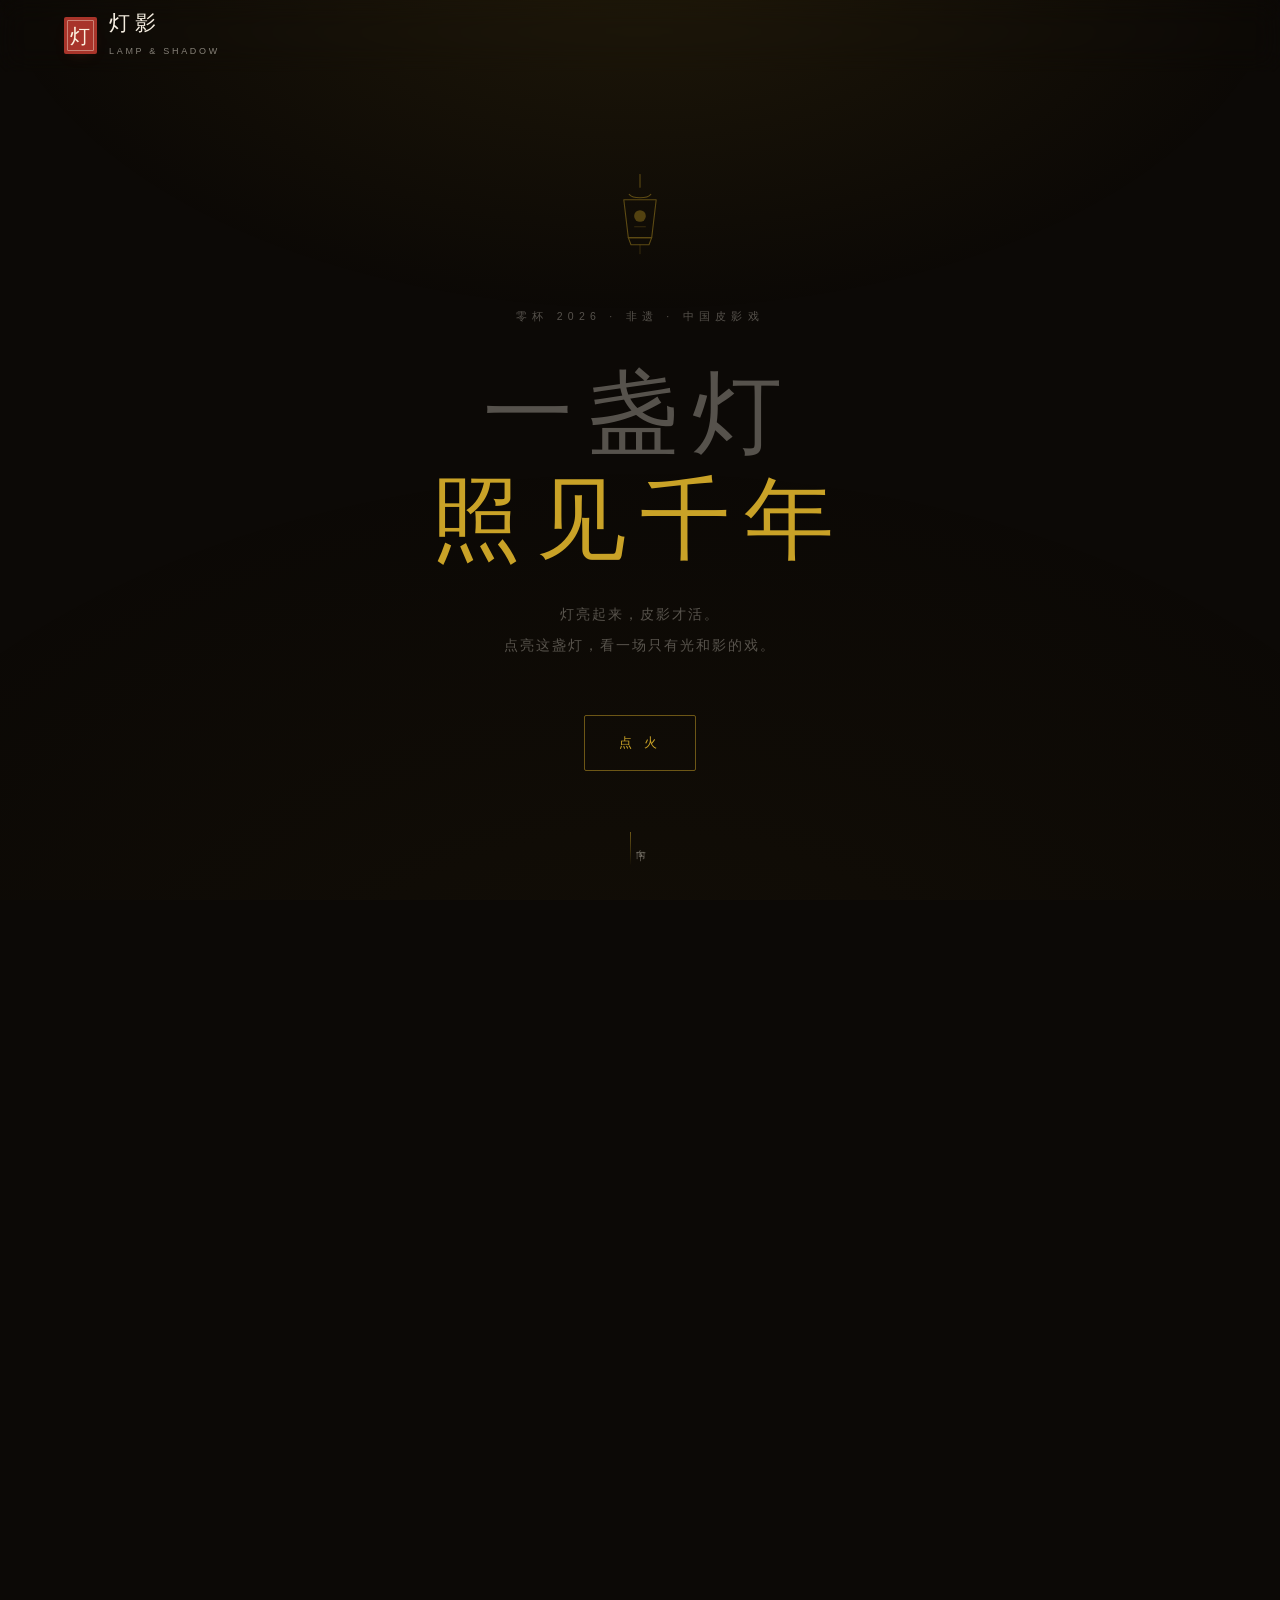
==== commit afb6821a: "feat: 灯下记——八枚徽章与跨页累计 - achievements.js：八个成就定义、localStorage 累计、解锁 toast、徽章墙渲染 - 挂载：点灯 / 通关与甲等（stage）/" ====
--- a/web/index.html
+++ b/web/index.html
@@ -168,6 +168,7 @@
   </div>
 </main>
 
+<script src="assets/js/achievements.js"></script>
 <script src="assets/js/main.js"></script>
 <script src="assets/js/lamp.js"></script>
 </body>
--- a/web/assets/css/tokens.css
+++ b/web/assets/css/tokens.css
@@ -11,13 +11,14 @@
   --curtain: #1A140E;      /* 卡片 / 幕布 */
   --paper: #F4EDE0;        /* 宣纸白 */
   --paper-dim: #C3B6A3;
-  --paper-faint: rgba(244, 237, 224, .40);
+  --paper-faint: rgba(244, 237, 224, .52);   /* 对比度 4.9:1（正文级） */
 
   --lamp: #C9A227;         /* 旧金：压住饱和度，避免"塑料黄" */
   --lamp-soft: #E0C27A;
   --lamp-hot: #F4E2B2;
   --ochre: #B06A32;
   --cinnabar: #A8342A;
+  --cinnabar-lit: #C85C48; /* 朱在暗底上的文字版本，4.8:1 */
   --jade: #2E5B47;
 
   /* ---------- 线：三种语义 ---------- */
--- a/web/assets/css/base.css
+++ b/web/assets/css/base.css
@@ -289,6 +289,7 @@
   from { opacity: 0; transform: translateY(14px); }
   to { opacity: 1; transform: none; }
 }
+html.js [data-stagger]:not(.is-in) > * { opacity: 0; }
 html.js [data-stagger].is-in > * {
   animation: staggerIn var(--t-slow) var(--ease) both;
   animation-delay: calc(var(--i, 0) * 70ms + 60ms);
--- a/web/assets/css/components.css
+++ b/web/assets/css/components.css
@@ -318,7 +318,7 @@
   margin-top: 22px;
   color: var(--curtain);
 }
-.craft__line { display: block; font-size: 11.5px; line-height: 1.8; color: rgba(26, 20, 14, .55); margin-top: 10px; }
+.craft__line { display: block; font-size: 11.5px; line-height: 1.8; color: rgba(26, 20, 14, .68); margin-top: 10px; }
 .craft:focus-visible { outline-color: var(--cinnabar); }
 @media (max-width: 1100px) {
   .crafts { grid-template-columns: repeat(4, minmax(0, 1fr)); }
@@ -333,6 +333,55 @@
   .craft:nth-child(-n+4) { border-top: 1px solid rgba(26, 20, 14, .13); }
   .craft:nth-child(-n+2) { border-top: 0; }
 }
+
+/* ---------- 解锁提示 ---------- */
+.toast {
+  position: fixed;
+  left: clamp(16px, 3vw, 40px);
+  bottom: clamp(16px, 3vw, 40px);
+  z-index: 90;
+  display: flex;
+  align-items: baseline;
+  gap: 10px;
+  padding: 12px 20px;
+  background: rgba(10, 6, 3, .95);
+  border: 1px solid var(--line-strong);
+  border-left: 2px solid var(--lamp);
+  box-shadow: 0 24px 50px -30px #000;
+  opacity: 0;
+  transform: translateX(-14px);
+  transition: opacity var(--t-base) var(--ease), transform var(--t-base) var(--ease);
+  pointer-events: none;
+}
+.toast.is-in { opacity: 1; transform: none; }
+.toast b { font-size: var(--fs-micro); letter-spacing: .24em; color: var(--lamp); font-weight: 500; }
+.toast span { font-family: var(--serif); font-size: 15px; letter-spacing: .12em; color: var(--paper); }
+
+/* ---------- 徽章墙 ---------- */
+.ach-wall { display: grid; grid-template-columns: repeat(4, minmax(0, 1fr)); gap: clamp(14px, 2vw, 26px); }
+@media (max-width: 860px) { .ach-wall { grid-template-columns: repeat(2, minmax(0, 1fr)); } }
+.ach {
+  padding: 20px 14px 18px;
+  border: 1px solid var(--hair);
+  text-align: center;
+  opacity: .38;
+  filter: grayscale(1);
+  transition: opacity var(--t-base) var(--ease), filter var(--t-base) var(--ease), border-color var(--t-base) var(--ease);
+}
+.ach.is-on { opacity: 1; filter: none; border-color: rgba(201, 162, 39, .32); }
+.ach__seal {
+  display: grid;
+  place-items: center;
+  width: 54px;
+  height: 54px;
+  margin: 0 auto 14px;
+  border: 1px solid var(--line-strong);
+  font-family: var(--serif);
+  font-size: 24px;
+  color: var(--lamp);
+}
+.ach__name { display: block; font-family: var(--serif); font-size: 15px; letter-spacing: .14em; }
+.ach__desc { display: block; margin-top: 7px; font-size: 11px; line-height: 1.75; color: var(--paper-faint); }
 
 /* ---------- 弄影台 ---------- */
 .stage-wrap { position: relative; }
@@ -433,6 +482,13 @@
 .stage__final-note { font-size: 12px; letter-spacing: .2em; color: var(--paper-dim); white-space: nowrap; }
 .stage__final-branch { display: flex; gap: 10px; margin-top: 8px; }
 .stage__final-branch .btn { padding: 8px 16px; font-size: 11px; letter-spacing: .16em; }
+.stage__final-share {
+  margin-top: 2px;
+  padding: 8px 16px;
+  font-size: 11px;
+  letter-spacing: .16em;
+  color: var(--paper-dim);
+}
 .stage__final-branch[hidden] { display: none; }
 .stage__final-end {
   display: block;
@@ -745,15 +801,21 @@
 }
 .screen__scene[data-scene="1"]::after {
   opacity: 1;
-  background: radial-gradient(58% 62% at 54% 46%, rgba(192, 57, 43, .22), transparent 68%);
+  background: radial-gradient(58% 62% at 54% 46%, rgba(192, 57, 43, .16), transparent 68%);
 }
 .screen__scene[data-scene="2"]::after {
   opacity: 1;
-  background: radial-gradient(70% 60% at 50% 84%, rgba(46, 91, 71, .26), transparent 70%);
+  background: radial-gradient(70% 60% at 50% 84%, rgba(46, 91, 71, .14), transparent 70%);
 }
 .scene-accent { display: none; }
 .screen__scene[data-scene="1"] .scene-accent[data-for="1"],
 .screen__scene[data-scene="2"] .scene-accent[data-for="2"] { display: block; }
+
+/* 每出戏用自己的影人：换戏时把默认那组收起来 */
+.screen__scene[data-scene="1"] #scenePuppetA,
+.screen__scene[data-scene="1"] #scenePuppetB,
+.screen__scene[data-scene="2"] #scenePuppetA,
+.screen__scene[data-scene="2"] #scenePuppetB { display: none; }
 .screen__vignette {
   position: absolute;
   inset: 0;
--- a/web/assets/css/pages.css
+++ b/web/assets/css/pages.css
@@ -232,7 +232,7 @@
 .board__row:last-child { border-bottom: 0; }
 .board__no { font-family: var(--num); color: var(--paper-faint); }
 .board__name { color: var(--paper-dim); overflow: hidden; text-overflow: ellipsis; white-space: nowrap; }
-.board__rank { font-family: var(--serif); color: var(--cinnabar); }
+.board__rank { font-family: var(--serif); color: var(--cinnabar-lit); }
 .board__score { font-family: var(--num); color: var(--lamp); font-variant-numeric: tabular-nums; }
 .board__empty { margin-top: 10px; font-size: 12px; line-height: 1.85; color: var(--paper-faint); }
 .locked-note.is-poke { animation: poke .5s var(--ease); }
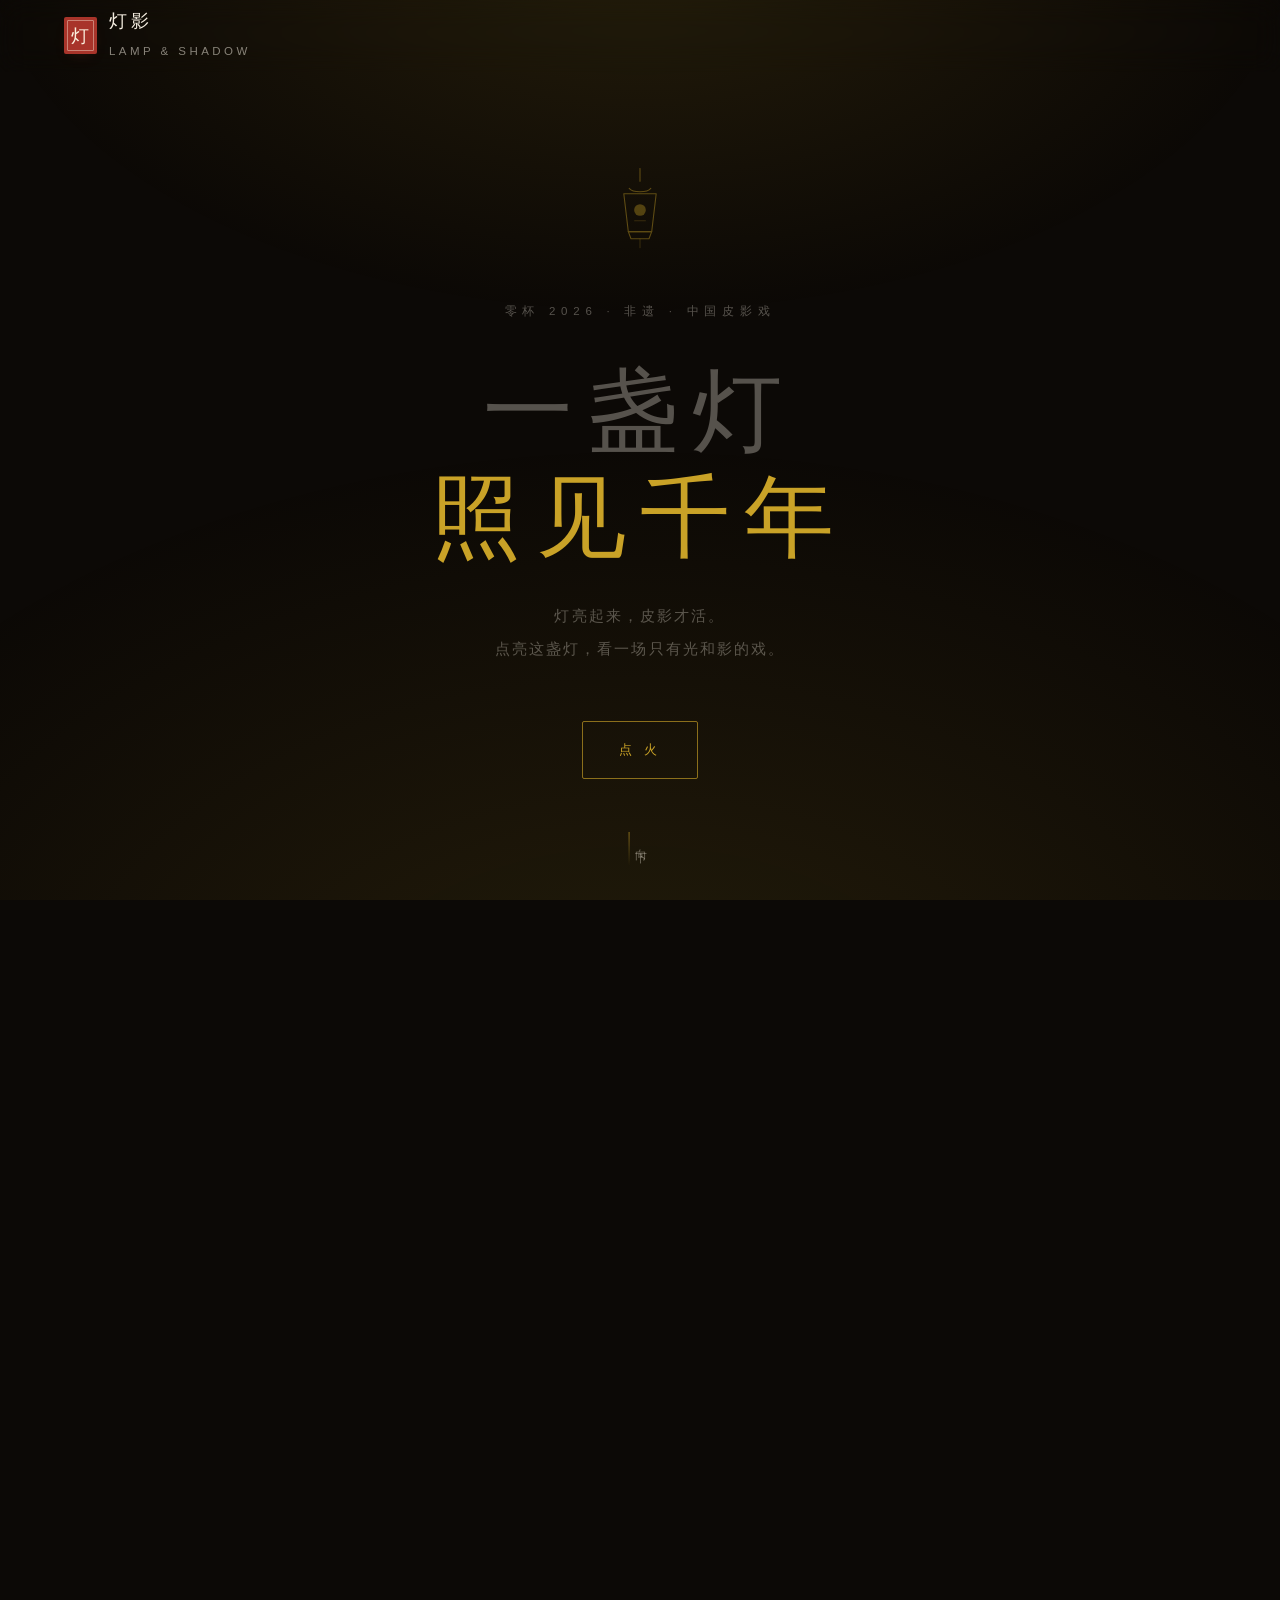
==== commit cb4e9df8: "style: P1 前两项——入口展签与暗场过渡 - 三个入口卡加 56×76 线描标记（年表刻度 / 影人 / 半身像），绝对定位在右上角，页面从「文字目录」变成「展签」   - 初版放在左上 44" ====
--- a/web/index.html
+++ b/web/index.html
@@ -105,6 +105,13 @@
 
         <div class="entries" data-stagger>
           <a class="entry" href="origin.html">
+            <span class="entry__mark" aria-hidden="true"><svg viewBox="0 0 44 60" fill="none" stroke="currentColor" stroke-width="1.4" stroke-linecap="round">
+              <path d="M14 8v44"/>
+              <circle cx="14" cy="16" r="3.2" fill="currentColor" stroke="none"/>
+              <circle cx="14" cy="30" r="2.4"/>
+              <circle cx="14" cy="44" r="2.4"/>
+              <path d="M23 14h13M23 28h9M23 42h15"/>
+            </svg></span>
             <span class="entry__num">贰</span>
             <span class="entry__name">溯影</span>
             <span class="entry__line">它从哪里来，分成几派，一张牛皮要挨多少刀。</span>
@@ -112,6 +119,14 @@
           </a>
 
           <a class="entry" href="play.html" id="entryPlay">
+            <span class="entry__mark" aria-hidden="true"><svg viewBox="0 0 44 60" fill="currentColor">
+              <path d="M22 5l2.5-4 2.5 3.5L30 1l3 3.5L36 1l2.5 4z"/>
+              <circle cx="22" cy="13" r="5.6"/>
+              <path d="M16.4 20h11.2l3.2 17-1 8.5H14.2l-1-8.5z"/>
+              <path d="M15.6 21L9.4 11l2.6-1.6 6.2 10z"/>
+              <path d="M28.4 21l6.2-10-2.6-1.6-6.2 10z"/>
+              <path d="M17 45.5h3.4L20 56h-2.6zM23.6 45.5H27L26.6 56h-2.6z"/>
+            </svg></span>
             <span class="entry__num">叁</span>
             <span class="entry__name">弄影</span>
             <span class="entry__line">三关拖拽，摆出亮相、开弓、跨马，再走进影窗剧场。</span>
@@ -120,6 +135,10 @@
           </a>
 
           <a class="entry" href="people.html">
+            <span class="entry__mark" aria-hidden="true"><svg viewBox="0 0 44 60" fill="none" stroke="currentColor" stroke-width="1.5" stroke-linecap="round">
+              <circle cx="22" cy="20" r="9"/>
+              <path d="M6 56c0-8.8 7.2-16 16-16s16 7.2 16 16"/>
+            </svg></span>
             <span class="entry__num">肆</span>
             <span class="entry__name">见人</span>
             <span class="entry__line">刻皮影的手，和一句他们说过的话。</span>
--- a/web/assets/css/tokens.css
+++ b/web/assets/css/tokens.css
@@ -21,9 +21,15 @@
   --cinnabar-lit: #C85C48; /* 朱在暗底上的文字版本，4.8:1 */
   --jade: #2E5B47;
 
-  /* ---------- 线：三种语义 ---------- */
-  --line: rgba(201, 162, 39, .13);
-  --line-strong: rgba(201, 162, 39, .30);
+  /* ---------- 金：4 档，同屏只允许出现 2 档 ---------- */
+  --gold-1: rgba(201, 162, 39, .13);   /* 发丝：列表分隔、卡片描边 */
+  --gold-2: rgba(201, 162, 39, .20);   /* 细线：区块分隔、时间轴 */
+  --gold-3: rgba(201, 162, 39, .32);   /* 边缘：按钮、可交互物件的框 */
+  --gold-4: rgba(201, 162, 39, .65);   /* 光：光晕、激活态、印章 */
+
+  /* ---------- 线：语义别名，指向金的档位 ---------- */
+  --line: var(--gold-1);
+  --line-strong: var(--gold-3);
   --hair: rgba(244, 237, 224, .10);
   --hair-strong: rgba(244, 237, 224, .22);
 
@@ -32,15 +38,16 @@
   --sans: "PingFang SC", "Microsoft YaHei", "Noto Sans CJK SC", "Hiragino Sans GB", sans-serif;
   --num: Georgia, "Times New Roman", serif;
 
-  /* ---------- 字阶：7 档，标题 fluid ---------- */
-  --fs-display: clamp(40px, 5.6vw, 78px);
+  /* ---------- 字阶：8 档，标题 fluid ---------- */
+  --fs-display: clamp(42px, 7vw, 96px);
   --fs-h1: clamp(32px, 4.2vw, 58px);
-  --fs-h2: clamp(24px, 3vw, 40px);
+  --fs-h2: clamp(26px, 2.4vw, 36px);
   --fs-h3: clamp(18px, 1.6vw, 23px);
+  --fs-h4: clamp(18px, 1.4vw, 21px);
   --fs-lead: clamp(15px, 1.15vw, 18px);
   --fs-body: 15px;
   --fs-small: 13px;
-  --fs-micro: 11px;
+  --fs-micro: 11.5px;
 
   /* ---------- 节奏 ---------- */
   --ease: cubic-bezier(.22, .61, .36, 1);
--- a/web/assets/css/base.css
+++ b/web/assets/css/base.css
@@ -35,8 +35,8 @@
   pointer-events: none;
   z-index: 0;
   background:
-    radial-gradient(1000px 560px at 50% -6%, rgba(201, 162, 39, .10), rgba(201, 162, 39, 0) 66%),
-    radial-gradient(1300px 860px at 50% 118%, rgba(201, 162, 39, .04), rgba(201, 162, 39, 0) 72%);
+    radial-gradient(1000px 560px at 50% -6%, var(--gold-1), rgba(201, 162, 39, 0) 66%),
+    radial-gradient(1300px 860px at 50% 118%, var(--gold-1), rgba(201, 162, 39, 0) 72%);
   opacity: calc(.35 + var(--lamp-level) * .65);
   transition: opacity .8s var(--ease);
 }
@@ -60,10 +60,10 @@
   top: 12px;
   left: 16px;
   z-index: 200;
-  padding: 10px 16px;
+  padding: 12px 16px;
   background: var(--lamp);
   color: var(--ink);
-  font-size: 13px;
+  font-size: var(--fs-small);
   transform: translateY(-160%);
   transition: transform .2s var(--ease);
 }
@@ -142,7 +142,7 @@
   background: var(--cinnabar);
   color: #FBEFDD;
   font-family: var(--serif);
-  font-size: 20px;
+  font-size: var(--fs-h4);
   line-height: 1;
   border-radius: 2px;
   position: relative;
@@ -156,16 +156,16 @@
   border: 1px solid rgba(251, 239, 221, .42);
   border-radius: 1px;
 }
-.brand__name { font-family: var(--serif); font-size: 21px; letter-spacing: .22em; line-height: 1.1; }
-.brand__sub { display: block; font-size: 9px; letter-spacing: .3em; color: var(--paper-faint); margin-top: 4px; }
-
-.nav__links { display: flex; align-items: center; gap: clamp(20px, 2.8vw, 46px); }
+.brand__name { font-family: var(--serif); font-size: var(--fs-h4); letter-spacing: .22em; line-height: 1.1; }
+.brand__sub { display: block; font-size: var(--fs-micro); letter-spacing: .3em; color: var(--paper-faint); margin-top: 4px; }
+
+.nav__links { display: flex; align-items: center; gap: clamp(20px, 2.8vw, 48px); }
 .nav__links a {
   position: relative;
-  font-size: 12.5px;
+  font-size: var(--fs-small);
   letter-spacing: .2em;
   color: var(--paper-dim);
-  padding: 6px 0;
+  padding: 8px 0;
   transition: color .25s var(--ease);
 }
 .nav__links a::after {
@@ -217,7 +217,7 @@
     flex-direction: column;
     align-items: flex-start;
     gap: 4px;
-    padding: 18px var(--page) 26px;
+    padding: 20px var(--page) 28px;
     background: rgba(12, 9, 6, .97);
     border-bottom: 1px solid var(--line);
     transform: translateY(-12px);
@@ -226,7 +226,7 @@
     transition: opacity .25s var(--ease), transform .25s var(--ease), visibility .25s;
   }
   .nav__links[data-open="true"] { opacity: 1; visibility: visible; transform: translateY(0); }
-  .nav__links a { font-size: 16px; padding: 12px 0; width: 100%; border-bottom: 1px solid rgba(201, 162, 39, .1); }
+  .nav__links a { font-size: var(--fs-body); padding: 12px 0; width: 100%; border-bottom: 1px solid var(--gold-1); }
 }
 
 /* ---------- 页脚 ---------- */
@@ -240,33 +240,33 @@
   grid-template-columns: 1.4fr 1fr 1fr;
   gap: 40px;
 }
-.footer__title { font-family: var(--serif); font-size: 18px; letter-spacing: .18em; }
-.footer__line { font-size: 13px; color: var(--paper-faint); line-height: 2; }
+.footer__title { font-family: var(--serif); font-size: var(--fs-h4); letter-spacing: .18em; }
+.footer__line { font-size: var(--fs-small); color: var(--paper-faint); line-height: 2; }
 /* 界面规格声明：比赛要求"作品中须附带说明"，故比其余页脚文字略亮 */
 .footer__spec {
   margin-top: 8px;
-  font-size: 12px;
+  font-size: var(--fs-small);
   letter-spacing: .04em;
   color: rgba(244, 237, 224, .62);
 }
 .footer__col h4 {
-  font-size: 11px;
+  font-size: var(--fs-micro);
   letter-spacing: .24em;
   color: var(--lamp);
   font-weight: 500;
-  margin-bottom: 14px;
-}
-.footer__col a { display: block; font-size: 13px; color: var(--paper-dim); padding: 4px 0; }
+  margin-bottom: 16px;
+}
+.footer__col a { display: block; font-size: var(--fs-small); color: var(--paper-dim); padding: 4px 0; }
 .footer__col a:hover { color: var(--lamp); }
 .footer__bottom {
   margin-top: 44px;
   padding-top: 20px;
-  border-top: 1px solid rgba(201, 162, 39, .1);
+  border-top: 1px solid var(--gold-1);
   display: flex;
   justify-content: space-between;
   gap: 16px;
   flex-wrap: wrap;
-  font-size: 11.5px;
+  font-size: var(--fs-micro);
   letter-spacing: .08em;
   color: rgba(244, 237, 224, .3);
 }
--- a/web/assets/css/layout.css
+++ b/web/assets/css/layout.css
@@ -8,7 +8,7 @@
 /* ---------- 页头 ---------- */
 .masthead {
   position: relative;
-  padding-block: clamp(40px, 5.2vw, 78px) clamp(16px, 2.2vw, 32px);
+  padding-block: clamp(40px, 5.2vw, 80px) clamp(16px, 2.2vw, 32px);
   overflow: clip;
 }
 .masthead__inner {
@@ -19,29 +19,29 @@
 }
 .masthead__glyph {
   font-family: var(--serif);
-  font-size: clamp(46px, 5vw, 68px);
+  font-size: var(--fs-h1);
   letter-spacing: .1em;
-  color: rgba(201, 162, 39, .34);
+  color: var(--gold-3);
   line-height: 1;
-  padding-top: 6px;
+  padding-top: 8px;
   user-select: none;
 }
 .masthead__glyph span {
   display: block;
-  font-size: 11px;
+  font-size: var(--fs-micro);
   letter-spacing: .3em;
   color: var(--paper-faint);
-  margin-top: 18px;
+  margin-top: 20px;
   writing-mode: horizontal-tb;
 }
 .masthead h1 { margin-top: 16px; }
-.masthead .lead { margin-top: 22px; max-width: 62ch; }
+.masthead .lead { margin-top: 24px; max-width: 62ch; }
 .masthead__meta {
-  margin-top: 30px;
+  margin-top: 32px;
   display: flex;
   flex-wrap: wrap;
-  gap: 10px 26px;
-  font-size: 12px;
+  gap: 12px 28px;
+  font-size: var(--fs-small);
   letter-spacing: .14em;
   color: var(--paper-faint);
 }
@@ -49,7 +49,7 @@
 
 @media (max-width: 860px) {
   .masthead__inner { grid-template-columns: 1fr; }
-  .masthead__glyph { font-size: 34px; display: flex; align-items: baseline; gap: 14px; }
+  .masthead__glyph { font-size: var(--fs-h2); display: flex; align-items: baseline; gap: 16px; }
   .masthead__glyph span { margin: 0; }
 }
 
@@ -78,10 +78,10 @@
   border-top: 1px solid var(--hair);
   margin-bottom: clamp(36px, 5vw, 72px);
 }
-.block-head__text h2 { margin-top: 14px; }
-.block-head__note { font-size: 12.5px; color: var(--paper-faint); max-width: 30ch; line-height: 2; letter-spacing: .04em; }
+.block-head__text h2 { margin-top: 16px; }
+.block-head__note { font-size: var(--fs-small); color: var(--paper-faint); max-width: 30ch; line-height: 2; letter-spacing: .04em; }
 @media (max-width: 780px) {
-  .block-head { flex-direction: column; align-items: flex-start; gap: 14px; }
+  .block-head { flex-direction: column; align-items: flex-start; gap: 16px; }
 }
 
 /* ---------- 下一幕 ---------- */
@@ -101,7 +101,7 @@
   padding-block: clamp(48px, 6.4vw, 88px);
 }
 .next-scene__label {
-  font-size: 11px;
+  font-size: var(--fs-micro);
   letter-spacing: .3em;
   color: var(--paper-faint);
   writing-mode: vertical-rl;
@@ -109,12 +109,12 @@
 }
 .next-scene__name {
   font-family: var(--serif);
-  font-size: clamp(34px, 5.2vw, 72px);
+  font-size: var(--fs-display);
   letter-spacing: .2em;
   line-height: 1;
   display: flex;
   align-items: center;
-  gap: 26px;
+  gap: 28px;
 }
 .next-scene__arrow {
   font-family: var(--num);
@@ -123,15 +123,15 @@
   transition: transform .3s var(--ease);
 }
 .next-scene:hover .next-scene__arrow { transform: translateX(10px); }
-.next-scene__desc { font-size: 13px; color: var(--paper-faint); text-align: right; max-width: 26ch; line-height: 1.9; }
+.next-scene__desc { font-size: var(--fs-small); color: var(--paper-faint); text-align: right; max-width: 26ch; line-height: 1.9; }
 @media (max-width: 780px) {
-  .next-scene__inner { flex-wrap: wrap; gap: 14px; }
+  .next-scene__inner { flex-wrap: wrap; gap: 16px; }
   .next-scene__desc { text-align: left; max-width: none; }
   .next-scene__label { display: none; }
 }
 
 /* ---------- 通用栅格 ---------- */
-.grid { display: grid; gap: clamp(16px, 2vw, 26px); }
+.grid { display: grid; gap: clamp(16px, 2vw, 28px); }
 .grid--2 { grid-template-columns: repeat(2, minmax(0, 1fr)); }
 .grid--3 { grid-template-columns: repeat(3, minmax(0, 1fr)); }
 .grid--4 { grid-template-columns: repeat(4, minmax(0, 1fr)); }
--- a/web/assets/css/components.css
+++ b/web/assets/css/components.css
@@ -7,17 +7,17 @@
 .btn {
   display: inline-flex;
   align-items: center;
-  gap: 10px;
-  padding: 13px 26px;
+  gap: 12px;
+  padding: 12px 28px;
   border: 1px solid var(--line-strong);
   border-radius: var(--r-sm);
   background: transparent;
   color: var(--paper);
-  font-size: 12.5px;
+  font-size: var(--fs-small);
   letter-spacing: .2em;
   transition: background var(--t-base) var(--ease), border-color var(--t-base) var(--ease), color var(--t-base) var(--ease);
 }
-.btn:hover { background: rgba(201, 162, 39, .12); border-color: var(--lamp); }
+.btn:hover { background: var(--gold-1); border-color: var(--lamp); }
 .btn:active { transform: translateY(1px); }
 .btn--solid { background: var(--lamp); border-color: var(--lamp); color: var(--ink); }
 .btn--solid:hover { background: var(--lamp-soft); border-color: var(--lamp-soft); }
@@ -27,11 +27,11 @@
 .chip {
   display: inline-flex;
   align-items: center;
-  gap: 6px;
-  padding: 4px 10px;
-  border: 1px solid rgba(201, 162, 39, .26);
+  gap: 8px;
+  padding: 4px 12px;
+  border: 1px solid var(--gold-3);
   border-radius: var(--r-sm);
-  font-size: 11px;
+  font-size: var(--fs-micro);
   letter-spacing: .14em;
   color: var(--lamp);
   white-space: nowrap;
@@ -49,7 +49,7 @@
   display: flex;
   flex-direction: column;
   min-height: clamp(220px, 22vw, 300px);
-  padding: clamp(26px, 2.8vw, 40px) 0 clamp(22px, 2.4vw, 32px);
+  padding: clamp(28px, 2.8vw, 40px) 0 clamp(24px, 2.4vw, 32px);
   border: 0;
   border-radius: 0;
   background: none;
@@ -72,31 +72,43 @@
 .entry::after { content: none; }
 .entry:hover::before,
 .entry:focus-visible::before { transform: scaleX(1); }
+/* 展签：每个入口一枚线描标记，替代纯文字的目录感 */
+.entry__mark {
+  position: absolute;
+  top: clamp(26px, 2.8vw, 40px);
+  right: clamp(4px, 1vw, 16px);
+  width: 56px;
+  height: 76px;
+  color: var(--gold-4);
+  transition: color var(--t-base) var(--ease), transform var(--t-base) var(--ease);
+}
+.entry__mark svg { display: block; width: 100%; height: 100%; }
+.entry:hover .entry__mark { color: var(--lamp); }
 .entry__num {
   display: block;
   font-family: var(--num);
-  font-size: 12px;
+  font-size: var(--fs-small);
   color: var(--paper-faint);
   letter-spacing: .24em;
 }
 .entry__name {
   display: block;
   font-family: var(--serif);
-  font-size: clamp(28px, 2.8vw, 40px);
+  font-size: var(--fs-h2);
   letter-spacing: .22em;
-  margin-top: 22px;
+  margin-top: 24px;
   line-height: 1.3;
 }
-.entry__line { display: block; font-size: var(--fs-small); color: var(--paper-dim); line-height: 2; margin-top: 14px; max-width: 24em; }
+.entry__line { display: block; font-size: var(--fs-small); color: var(--paper-dim); line-height: 2; margin-top: 16px; max-width: 24em; }
 .entry__go {
   margin-top: auto;
-  padding-top: 34px;
+  padding-top: 36px;
   font-size: var(--fs-micro);
   letter-spacing: .24em;
   color: var(--lamp);
   display: flex;
   align-items: center;
-  gap: 10px;
+  gap: 12px;
 }
 .entry__go span { transition: transform var(--t-base) var(--ease); }
 .entry:hover .entry__go span { transform: translateX(10px); }
@@ -104,11 +116,11 @@
   position: absolute;
   top: clamp(26px, 2.8vw, 40px);
   right: 0;
-  font-size: 10px;
+  font-size: var(--fs-micro);
   letter-spacing: .16em;
   color: var(--ink);
   background: var(--lamp);
-  padding: 3px 9px;
+  padding: 4px 8px;
   border-radius: 999px;
   opacity: 0;
   transform: translateY(-4px);
@@ -118,13 +130,13 @@
 
 @media (max-width: 860px) {
   .entries { grid-template-columns: 1fr; }
-  .entry { min-height: 0; padding-bottom: 26px; border-bottom: 1px solid var(--hair); }
+  .entry { min-height: 0; padding-bottom: 28px; border-bottom: 1px solid var(--hair); }
 }
 
 /* ---------- 引语 / 导语 ---------- */
 .quote {
   font-family: var(--serif);
-  font-size: clamp(20px, 2.2vw, 30px);
+  font-size: var(--fs-h2);
   line-height: 1.95;
   letter-spacing: .06em;
   color: var(--paper);
@@ -141,7 +153,7 @@
   top: 6px;
   bottom: 6px;
   width: 1px;
-  background: rgba(201, 162, 39, .16);
+  background: var(--gold-1);
 }
 .timeline__progress {
   position: absolute;
@@ -149,7 +161,7 @@
   top: 6px;
   width: 1px;
   height: 0;
-  background: linear-gradient(180deg, var(--lamp), rgba(201, 162, 39, .2));
+  background: linear-gradient(180deg, var(--lamp), var(--gold-2));
   transition: height .2s linear;
 }
 /* 年表：年份独立成左栏，正文右栏，中间一条轴线 */
@@ -157,8 +169,8 @@
   position: relative;
   display: grid;
   grid-template-columns: var(--tl-year) minmax(0, 1fr);
-  column-gap: clamp(22px, 2.6vw, 42px);
-  padding: 0 0 clamp(30px, 4vw, 50px) 0;
+  column-gap: clamp(24px, 2.6vw, 44px);
+  padding: 0 0 clamp(32px, 4vw, 52px) 0;
 }
 .tl-item:last-child { padding-bottom: 0; }
 .tl-item::before {
@@ -169,23 +181,23 @@
   width: 15px;
   height: 15px;
   border-radius: 50%;
-  border: 1px solid rgba(201, 162, 39, .35);
+  border: 1px solid var(--gold-3);
   background: var(--ink);
   transition: background .4s var(--ease), border-color .4s var(--ease), box-shadow .4s var(--ease);
 }
 .tl-item.is-on::before {
   background: var(--lamp);
   border-color: var(--lamp);
-  box-shadow: 0 0 0 6px rgba(201, 162, 39, .12);
+  box-shadow: 0 0 0 6px var(--gold-1);
 }
 .tl-item__era {
   grid-column: 1;
   grid-row: 1 / span 5;
   align-self: stretch;
   text-align: right;
-  padding: 2px clamp(16px, 1.8vw, 26px) 0 0;
+  padding: 4px clamp(16px, 1.8vw, 28px) 0 0;
   font-family: var(--serif);
-  font-size: clamp(13.5px, 1.3vw, 17px);
+  font-size: var(--fs-lead);
   letter-spacing: .1em;
   line-height: 1.7;
   color: var(--lamp);
@@ -194,15 +206,15 @@
 .tl-item__text,
 .tl-item__more,
 .tl-item__detail { grid-column: 2; }
-.tl-item__title { font-family: var(--serif); font-size: clamp(19px, 1.9vw, 24px); letter-spacing: .1em; margin: 0 0 10px; }
-.tl-item__text { font-size: 14px; color: var(--paper-dim); line-height: 2; max-width: 52ch; }
+.tl-item__title { font-family: var(--serif); font-size: var(--fs-h3); letter-spacing: .1em; margin: 0 0 12px; }
+.tl-item__text { font-size: var(--fs-body); color: var(--paper-dim); line-height: 2; max-width: 52ch; }
 
 @media (max-width: 720px) {
   .timeline { --tl-year: 0px; }
   .timeline::before { display: none; }
   .tl-item { grid-template-columns: 1fr; column-gap: 0; padding-bottom: 28px; }
   .tl-item::before { display: none; }
-  .tl-item__era { grid-row: auto; text-align: left; padding: 0 0 6px; }
+  .tl-item__era { grid-row: auto; text-align: left; padding: 0 0 8px; }
   .tl-item__title,
   .tl-item__text,
   .tl-item__more,
@@ -210,13 +222,13 @@
 }
 .tl-item__more {
   justify-self: start;
-  margin-top: 10px;
-  font-size: 12.5px;
+  margin-top: 12px;
+  font-size: var(--fs-small);
   color: var(--paper-faint);
   border: 0;
-  border-bottom: 1px dashed rgba(201, 162, 39, .3);
+  border-bottom: 1px dashed var(--gold-3);
   background: none;
-  padding: 0 0 2px;
+  padding: 0 0 4px;
   letter-spacing: .1em;
 }
 .tl-item__more:hover { color: var(--lamp); }
@@ -225,17 +237,17 @@
 .schools {
   display: grid;
   grid-template-columns: repeat(5, minmax(0, 1fr));
-  gap: 0 clamp(8px, 1.4vw, 22px);
+  gap: 0 clamp(8px, 1.4vw, 24px);
   border-bottom: 1px solid var(--hair);
 }
 .school {
   position: relative;
-  padding: 16px 6px 18px;
+  padding: 16px 8px 20px;
   border: 0;
   border-radius: 0;
   background: none;
   text-align: center;
-  font-size: 13.5px;
+  font-size: var(--fs-small);
   letter-spacing: .14em;
   color: var(--paper-dim);
   transition: color var(--t-base) var(--ease);
@@ -255,25 +267,25 @@
 .school[aria-selected="true"] { color: var(--lamp); font-weight: 500; }
 .school[aria-selected="true"]::after { transform: scaleX(1); }
 .school-panel {
-  margin-top: 26px;
+  margin-top: 28px;
   display: grid;
   grid-template-columns: minmax(0, .9fr) minmax(0, 1.1fr);
-  gap: clamp(20px, 3vw, 46px);
+  gap: clamp(20px, 3vw, 48px);
   align-items: center;
 }
 .school-panel__art {
   aspect-ratio: 4 / 3;
   border: 1px solid var(--hair);
   border-radius: var(--r-sm);
-  background: radial-gradient(120% 90% at 50% 0%, rgba(201, 162, 39, .16), rgba(26, 20, 14, .9));
+  background: radial-gradient(120% 90% at 50% 0%, var(--gold-1), rgba(26, 20, 14, .9));
   display: grid;
   place-items: center;
-  padding: 18px;
+  padding: 20px;
 }
 .school-panel__art svg { width: 100%; height: 100%; }
-.school-panel__name { font-family: var(--serif); font-size: clamp(22px, 2.2vw, 30px); letter-spacing: .16em; }
-.school-panel__desc { margin-top: 14px; font-size: 14.5px; line-height: 2; color: var(--paper-dim); }
-.school-panel__tags { margin-top: 18px; display: flex; gap: 8px; flex-wrap: wrap; }
+.school-panel__name { font-family: var(--serif); font-size: var(--fs-h2); letter-spacing: .16em; }
+.school-panel__desc { margin-top: 16px; font-size: var(--fs-body); line-height: 2; color: var(--paper-dim); }
+.school-panel__tags { margin-top: 20px; display: flex; gap: 8px; flex-wrap: wrap; }
 @media (max-width: 900px) {
   .schools { grid-template-columns: repeat(3, minmax(0, 1fr)); }
   .school-panel { grid-template-columns: 1fr; }
@@ -290,7 +302,7 @@
 }
 .craft {
   position: relative;
-  padding: 24px 14px 32px;
+  padding: 24px 16px 32px;
   border: 0;
   border-left: 1px solid rgba(26, 20, 14, .13);
   border-radius: 0;
@@ -303,7 +315,7 @@
 .craft__idx {
   display: block;
   font-family: var(--serif);
-  font-size: 30px;
+  font-size: var(--fs-h2);
   line-height: 1;
   letter-spacing: 0;
   color: rgba(26, 20, 14, .16);
@@ -313,12 +325,12 @@
 .craft__name {
   display: block;
   font-family: var(--serif);
-  font-size: clamp(17px, 1.4vw, 21px);
+  font-size: var(--fs-h4);
   letter-spacing: .18em;
-  margin-top: 22px;
+  margin-top: 24px;
   color: var(--curtain);
 }
-.craft__line { display: block; font-size: 11.5px; line-height: 1.8; color: rgba(26, 20, 14, .68); margin-top: 10px; }
+.craft__line { display: block; font-size: var(--fs-micro); line-height: 1.8; color: rgba(26, 20, 14, .68); margin-top: 12px; }
 .craft:focus-visible { outline-color: var(--cinnabar); }
 @media (max-width: 1100px) {
   .crafts { grid-template-columns: repeat(4, minmax(0, 1fr)); }
@@ -342,7 +354,7 @@
   z-index: 90;
   display: flex;
   align-items: baseline;
-  gap: 10px;
+  gap: 12px;
   padding: 12px 20px;
   background: rgba(10, 6, 3, .95);
   border: 1px solid var(--line-strong);
@@ -355,33 +367,33 @@
 }
 .toast.is-in { opacity: 1; transform: none; }
 .toast b { font-size: var(--fs-micro); letter-spacing: .24em; color: var(--lamp); font-weight: 500; }
-.toast span { font-family: var(--serif); font-size: 15px; letter-spacing: .12em; color: var(--paper); }
+.toast span { font-family: var(--serif); font-size: var(--fs-body); letter-spacing: .12em; color: var(--paper); }
 
 /* ---------- 徽章墙 ---------- */
-.ach-wall { display: grid; grid-template-columns: repeat(4, minmax(0, 1fr)); gap: clamp(14px, 2vw, 26px); }
+.ach-wall { display: grid; grid-template-columns: repeat(4, minmax(0, 1fr)); gap: clamp(16px, 2vw, 28px); }
 @media (max-width: 860px) { .ach-wall { grid-template-columns: repeat(2, minmax(0, 1fr)); } }
 .ach {
-  padding: 20px 14px 18px;
+  padding: 20px 16px 20px;
   border: 1px solid var(--hair);
   text-align: center;
   opacity: .38;
   filter: grayscale(1);
   transition: opacity var(--t-base) var(--ease), filter var(--t-base) var(--ease), border-color var(--t-base) var(--ease);
 }
-.ach.is-on { opacity: 1; filter: none; border-color: rgba(201, 162, 39, .32); }
+.ach.is-on { opacity: 1; filter: none; border-color: var(--gold-3); }
 .ach__seal {
   display: grid;
   place-items: center;
   width: 54px;
   height: 54px;
-  margin: 0 auto 14px;
+  margin: 0 auto 16px;
   border: 1px solid var(--line-strong);
   font-family: var(--serif);
-  font-size: 24px;
+  font-size: var(--fs-h3);
   color: var(--lamp);
 }
-.ach__name { display: block; font-family: var(--serif); font-size: 15px; letter-spacing: .14em; }
-.ach__desc { display: block; margin-top: 7px; font-size: 11px; line-height: 1.75; color: var(--paper-faint); }
+.ach__name { display: block; font-family: var(--serif); font-size: var(--fs-body); letter-spacing: .14em; }
+.ach__desc { display: block; margin-top: 8px; font-size: var(--fs-micro); line-height: 1.75; color: var(--paper-faint); }
 
 /* ---------- 弄影台 ---------- */
 .stage-wrap { position: relative; }
@@ -392,36 +404,36 @@
   border-radius: 4px;
   background: #0D0906;
   overflow: hidden;
-  box-shadow: 0 40px 120px -60px rgba(201, 162, 39, .55), inset 0 0 0 1px rgba(201, 162, 39, .06);
+  box-shadow: 0 40px 120px -60px var(--gold-4), inset 0 0 0 1px var(--gold-1);
 }
 .stage__bar {
   display: flex;
   align-items: center;
   justify-content: space-between;
-  gap: 14px;
-  padding: 12px 18px;
-  border-bottom: 1px solid rgba(201, 162, 39, .12);
-  font-size: 12px;
+  gap: 16px;
+  padding: 12px 20px;
+  border-bottom: 1px solid var(--gold-1);
+  font-size: var(--fs-small);
   letter-spacing: .12em;
   color: var(--paper-faint);
   background: rgba(26, 20, 14, .5);
 }
 .stage__bar b { color: var(--lamp); font-weight: 500; }
-.stage__tools { display: flex; align-items: center; gap: clamp(10px, 1.4vw, 18px); }
+.stage__tools { display: flex; align-items: center; gap: clamp(12px, 1.4vw, 20px); }
 
 /* 鼓点指示：四拍一轮，跟着节拍亮 */
-.beat { display: flex; align-items: center; gap: 5px; }
+.beat { display: flex; align-items: center; gap: 4px; }
 .beat i {
   width: 5px;
   height: 5px;
   border-radius: 50%;
-  background: rgba(201, 162, 39, .22);
+  background: var(--gold-2);
   transition: background .1s linear, transform .1s linear, box-shadow .1s linear;
 }
 .beat i.is-on {
   background: var(--lamp);
   transform: scale(1.7);
-  box-shadow: 0 0 8px rgba(201, 162, 39, .75);
+  box-shadow: 0 0 8px var(--gold-4);
 }
 .stage__sound {
   border: 1px solid var(--line);
@@ -429,7 +441,7 @@
   color: var(--paper-faint);
   font-size: var(--fs-micro);
   letter-spacing: .14em;
-  padding: 3px 8px;
+  padding: 4px 8px;
   border-radius: var(--r-sm);
   transition: color var(--t-base) var(--ease), border-color var(--t-base) var(--ease);
 }
@@ -443,14 +455,14 @@
   transform: translate(-50%, -50%);
   display: flex;
   align-items: baseline;
-  gap: 10px;
+  gap: 12px;
   pointer-events: none;
   opacity: 0;
   z-index: 9;
   font-family: var(--serif);
 }
-.judge b { font-size: 44px; font-weight: 500; letter-spacing: .12em; color: var(--lamp); text-shadow: 0 6px 26px rgba(0, 0, 0, .55); }
-.judge span { font-size: 12px; letter-spacing: .22em; color: var(--paper-dim); }
+.judge b { font-size: var(--fs-h1); font-weight: 500; letter-spacing: .12em; color: var(--lamp); text-shadow: 0 6px 26px rgba(0, 0, 0, .55); }
+.judge span { font-size: var(--fs-small); letter-spacing: .22em; color: var(--paper-dim); }
 .judge.is-perfect b { color: var(--lamp-hot); }
 .judge.is-miss b { color: rgba(244, 237, 224, .45); }
 .judge.is-show { animation: judgePop .95s var(--ease-out) forwards; }
@@ -470,22 +482,22 @@
   display: flex;
   flex-direction: column;
   align-items: center;
-  gap: 10px;
-  padding: 24px 42px 22px;
+  gap: 12px;
+  padding: 24px 44px 24px;
   background: rgba(10, 6, 3, .88);
   border: 1px solid var(--line-strong);
   box-shadow: 0 30px 70px -40px #000;
   z-index: 10;
 }
 .stage__final[hidden] { display: none; }
-.stage__final-rank { font-family: var(--serif); font-size: 58px; line-height: 1; color: var(--cinnabar); }
-.stage__final-note { font-size: 12px; letter-spacing: .2em; color: var(--paper-dim); white-space: nowrap; }
-.stage__final-branch { display: flex; gap: 10px; margin-top: 8px; }
-.stage__final-branch .btn { padding: 8px 16px; font-size: 11px; letter-spacing: .16em; }
+.stage__final-rank { font-family: var(--serif); font-size: var(--fs-h1); line-height: 1; color: var(--cinnabar); }
+.stage__final-note { font-size: var(--fs-small); letter-spacing: .2em; color: var(--paper-dim); white-space: nowrap; }
+.stage__final-branch { display: flex; gap: 12px; margin-top: 8px; }
+.stage__final-branch .btn { padding: 8px 16px; font-size: var(--fs-micro); letter-spacing: .16em; }
 .stage__final-share {
-  margin-top: 2px;
+  margin-top: 4px;
   padding: 8px 16px;
-  font-size: 11px;
+  font-size: var(--fs-micro);
   letter-spacing: .16em;
   color: var(--paper-dim);
 }
@@ -493,8 +505,8 @@
 .stage__final-end {
   display: block;
   max-width: 26em;
-  margin-top: 6px;
-  font-size: 12px;
+  margin-top: 8px;
+  font-size: var(--fs-small);
   line-height: 1.95;
   letter-spacing: .04em;
   color: var(--paper-faint);
@@ -556,9 +568,9 @@
 .puppet__belt { fill: rgba(168, 52, 42, .88); }
 
 /* 三根操纵签：一根颈签固定，两根手签随手走 */
-.puppet__sticks line { stroke: rgba(201, 162, 39, .26); stroke-width: 1.4; stroke-linecap: round; }
-.puppet__sticks circle { fill: rgba(201, 162, 39, .5); }
-.puppet__rail { fill: none; stroke: rgba(201, 162, 39, .32); stroke-width: 3; stroke-linecap: round; }
+.puppet__sticks line { stroke: var(--gold-3); stroke-width: 1.4; stroke-linecap: round; }
+.puppet__sticks circle { fill: var(--gold-4); }
+.puppet__rail { fill: none; stroke: var(--gold-3); stroke-width: 3; stroke-linecap: round; }
 
 /* 关节铆钉：让旋转的四肢始终"接"在身上，而不是浮在旁边 */
 .puppet__joint-cap {
@@ -590,8 +602,8 @@
   width: 20px;
   height: 74px;
   transform: translateY(-50%);
-  border: 1px solid rgba(201, 162, 39, .5);
-  background: rgba(201, 162, 39, .18);
+  border: 1px solid var(--gold-4);
+  background: var(--gold-2);
   border-radius: var(--r-sm);
   cursor: ew-resize;
   z-index: 6;
@@ -599,10 +611,10 @@
   display: grid;
   place-items: center;
   color: var(--lamp);
-  font-size: 11px;
+  font-size: var(--fs-micro);
   letter-spacing: .1em;
 }
-.stage__grip:hover { background: rgba(201, 162, 39, .3); }
+.stage__grip:hover { background: var(--gold-3); }
 .stage__grip--l { left: calc((100% - var(--open, 64%)) / 2 - 10px); }
 .stage__grip--r { right: calc((100% - var(--open, 64%)) / 2 - 10px); }
 
@@ -613,16 +625,16 @@
 .joint:focus-visible .joint__ring { opacity: .85; transform: scale(1); }
 .joint:focus-visible .joint__handle { stroke-width: 3; }
 .joint__handle {
-  fill: rgba(201, 162, 39, .22);
+  fill: var(--gold-2);
   stroke: var(--lamp);
   stroke-width: 1.5;
   transition: fill .2s var(--ease), r .2s var(--ease);
 }
 .joint__handle--hit { fill: transparent; stroke: transparent; }
-.joint.is-active .joint__handle { fill: rgba(201, 162, 39, .55); }
+.joint.is-active .joint__handle { fill: var(--gold-4); }
 .joint.is-snapped .joint__handle { fill: var(--lamp); }
 .joint[aria-disabled="true"] { cursor: default; }
-.joint[aria-disabled="true"] .joint__handle { stroke: rgba(201, 162, 39, .22); }
+.joint[aria-disabled="true"] .joint__handle { stroke: var(--gold-2); }
 .joint__ring {
   fill: none;
   stroke: var(--lamp);
@@ -646,7 +658,7 @@
   display: flex;
   align-items: flex-end;
   justify-content: center;
-  gap: clamp(6px, 1.3vw, 20px);
+  gap: clamp(8px, 1.3vw, 20px);
   pointer-events: none;
   z-index: 5;
 }
@@ -701,11 +713,11 @@
   left: 50%;
   bottom: 14px;
   transform: translateX(-50%);
-  padding: 7px 16px;
+  padding: 8px 16px;
   border-radius: 999px;
   background: rgba(10, 6, 3, .94);
-  border: 1px solid rgba(201, 162, 39, .28);
-  font-size: 12px;
+  border: 1px solid var(--gold-3);
+  font-size: var(--fs-small);
   letter-spacing: .1em;
   color: var(--paper-dim);
   white-space: nowrap;
@@ -719,20 +731,20 @@
   align-items: center;
   justify-content: space-between;
   gap: 16px;
-  padding: 14px 18px;
-  border-top: 1px solid rgba(201, 162, 39, .12);
+  padding: 16px 20px;
+  border-top: 1px solid var(--gold-1);
   background: rgba(26, 20, 14, .5);
   flex-wrap: wrap;
 }
-.stage__dots { display: flex; align-items: center; gap: 10px; }
+.stage__dots { display: flex; align-items: center; gap: 12px; }
 .stage__dots i {
   width: 26px;
   height: 2px;
-  background: rgba(201, 162, 39, .22);
+  background: var(--gold-2);
   transition: background .3s var(--ease), box-shadow .3s var(--ease);
 }
-.stage__dots i.is-on { background: var(--lamp); box-shadow: 0 0 10px rgba(201, 162, 39, .7); }
-.stage__controls { display: flex; gap: 10px; }
+.stage__dots i.is-on { background: var(--lamp); box-shadow: 0 0 10px var(--gold-4); }
+.stage__controls { display: flex; gap: 12px; }
 
 .stage__stamp {
   position: absolute;
@@ -747,7 +759,7 @@
   border-radius: 6px;
   color: var(--cinnabar);
   font-family: var(--serif);
-  font-size: 58px;
+  font-size: var(--fs-h1);
   opacity: 0;
   pointer-events: none;
   z-index: 9;
@@ -761,8 +773,8 @@
 }
 
 /* ---------- 剧场 ---------- */
-.theater { margin-top: clamp(48px, 6vw, 82px); }
-.theater__grid { display: grid; grid-template-columns: minmax(0, 1.5fr) minmax(0, 1fr); gap: clamp(18px, 2.4vw, 34px); align-items: start; }
+.theater { margin-top: clamp(48px, 6vw, 84px); }
+.theater__grid { display: grid; grid-template-columns: minmax(0, 1.5fr) minmax(0, 1fr); gap: clamp(20px, 2.4vw, 36px); align-items: start; }
 @media (max-width: 980px) { .theater__grid { grid-template-columns: 1fr; } }
 
 .screen {
@@ -771,7 +783,7 @@
   border-radius: var(--r-sm);
   overflow: hidden;
   background: #0B0603;
-  box-shadow: 0 60px 100px -70px #000, 0 0 0 1px rgba(201, 162, 39, .16);
+  box-shadow: 0 60px 100px -70px #000, 0 0 0 1px var(--gold-1);
 }
 /* 影窗木框：12px 深木边 + 内侧一道金线，影子才有"装进框里"的感觉 */
 .screen::before {
@@ -783,7 +795,7 @@
   border: 14px solid #2A180C;
   border-radius: var(--r-sm);
   box-shadow:
-    inset 0 0 0 1px rgba(201, 162, 39, .45),
+    inset 0 0 0 1px var(--gold-3),
     inset 0 14px 30px -16px rgba(0, 0, 0, .92),
     inset 0 -14px 30px -16px rgba(0, 0, 0, .92);
 }
@@ -827,7 +839,7 @@
   left: 0;
   right: 0;
   bottom: 0;
-  padding: 26px 26px 24px;
+  padding: 28px 28px 24px;
   min-height: 104px;
   display: flex;
   align-items: flex-end;
@@ -840,11 +852,11 @@
   right: 26px;
   bottom: 88px;
   height: 1px;
-  background: linear-gradient(90deg, transparent, rgba(201, 162, 39, .28), transparent);
+  background: linear-gradient(90deg, transparent, var(--gold-3), transparent);
 }
 .screen__subtitles p {
   font-family: var(--serif);
-  font-size: clamp(15px, 1.5vw, 20px);
+  font-size: var(--fs-h4);
   letter-spacing: .1em;
   line-height: 1.7;
   color: #FBF3E6;
@@ -858,8 +870,8 @@
 .play {
   display: flex;
   align-items: center;
-  gap: 14px;
-  padding: 12px 14px;
+  gap: 16px;
+  padding: 12px 16px;
   border: 1px solid var(--hair);
   border-radius: 2px;
   background: rgba(26, 20, 14, .4);
@@ -867,21 +879,21 @@
   transition: all .25s var(--ease);
 }
 .play:hover { border-color: var(--line-strong); }
-.play[aria-current="true"] { border-color: var(--lamp); background: rgba(201, 162, 39, .1); }
+.play[aria-current="true"] { border-color: var(--lamp); background: var(--gold-1); }
 .play.is-locked { opacity: .48; cursor: not-allowed; }
 .play.is-locked:hover { opacity: .68; border-color: var(--cinnabar); }
 .play.is-locked .play__meta::after { content: " · 未解锁"; color: var(--cinnabar); }
-.play__no { font-family: var(--num); font-size: 12px; color: var(--lamp); }
-.play__name { font-size: 14px; letter-spacing: .08em; }
-.play__meta { margin-left: auto; font-size: 11px; color: var(--paper-faint); letter-spacing: .1em; }
-
-.controls-row { display: flex; align-items: center; gap: 10px; flex-wrap: wrap; }
+.play__no { font-family: var(--num); font-size: var(--fs-small); color: var(--lamp); }
+.play__name { font-size: var(--fs-body); letter-spacing: .08em; }
+.play__meta { margin-left: auto; font-size: var(--fs-micro); color: var(--paper-faint); letter-spacing: .1em; }
+
+.controls-row { display: flex; align-items: center; gap: 12px; flex-wrap: wrap; }
 .slider {
   -webkit-appearance: none;
   appearance: none;
   width: 100%;
   height: 2px;
-  background: rgba(201, 162, 39, .25);
+  background: var(--gold-2);
   border-radius: 2px;
   outline-offset: 6px;
 }
@@ -902,11 +914,11 @@
   background: var(--lamp);
   cursor: pointer;
 }
-.slider-row { display: flex; align-items: center; gap: 12px; font-size: 12px; color: var(--paper-faint); letter-spacing: .1em; }
+.slider-row { display: flex; align-items: center; gap: 12px; font-size: var(--fs-small); color: var(--paper-faint); letter-spacing: .1em; }
 .slider-row span { min-width: 42px; text-align: right; color: var(--lamp); font-family: var(--num); }
 
 /* ---------- 传承人 ---------- */
-.masters { display: grid; grid-template-columns: repeat(2, minmax(0, 1fr)); gap: clamp(16px, 2vw, 26px); }
+.masters { display: grid; grid-template-columns: repeat(2, minmax(0, 1fr)); gap: clamp(16px, 2vw, 28px); }
 @media (max-width: 860px) { .masters { grid-template-columns: 1fr; } }
 
 .master {
@@ -932,7 +944,7 @@
   inset: 0;
   border: 1px solid var(--hair);
   border-radius: var(--r-sm);
-  padding: clamp(26px, 3vw, 40px);
+  padding: clamp(28px, 3vw, 40px);
   background: linear-gradient(165deg, rgba(26, 20, 14, .92), rgba(12, 9, 6, .96));
   backface-visibility: hidden;
   -webkit-backface-visibility: hidden;
@@ -951,8 +963,8 @@
   border: 1px solid var(--line-strong);
   display: grid;
   place-items: center;
-  margin-bottom: 26px;
-  background: rgba(201, 162, 39, .04);
+  margin-bottom: 28px;
+  background: var(--gold-1);
   flex: none;
   position: relative;
 }
@@ -966,26 +978,26 @@
   border-right: 1px solid var(--lamp);
   border-bottom: 1px solid var(--lamp);
 }
-.master__name { display: block; font-family: var(--serif); font-size: clamp(24px, 2.2vw, 30px); letter-spacing: .18em; }
-.master__role { display: block; font-size: 12px; letter-spacing: .16em; color: var(--lamp); margin-top: 6px; }
-.master__text { display: block; font-size: 13.5px; line-height: 1.95; color: var(--paper-dim); margin-top: 16px; }
-.master__hint { display: block; margin-top: auto; padding-top: 18px; font-size: 11px; letter-spacing: .16em; color: var(--paper-faint); }
-.master__quote { display: block; font-family: var(--serif); font-size: clamp(18px, 1.8vw, 23px); line-height: 1.9; letter-spacing: .06em; }
-.master__sign { display: block; margin-top: 22px; font-size: 12px; color: var(--paper-faint); letter-spacing: .14em; }
+.master__name { display: block; font-family: var(--serif); font-size: var(--fs-h2); letter-spacing: .18em; }
+.master__role { display: block; font-size: var(--fs-small); letter-spacing: .16em; color: var(--lamp); margin-top: 8px; }
+.master__text { display: block; font-size: var(--fs-small); line-height: 1.95; color: var(--paper-dim); margin-top: 16px; }
+.master__hint { display: block; margin-top: auto; padding-top: 20px; font-size: var(--fs-micro); letter-spacing: .16em; color: var(--paper-faint); }
+.master__quote { display: block; font-family: var(--serif); font-size: var(--fs-h4); line-height: 1.9; letter-spacing: .06em; }
+.master__sign { display: block; margin-top: 24px; font-size: var(--fs-small); color: var(--paper-faint); letter-spacing: .14em; }
 
 /* ---------- 工具墙 ---------- */
 /* ---------- 工具墙：五件器物，靠顶部细线站成一排 ---------- */
 .tools {
   display: grid;
   grid-template-columns: repeat(5, minmax(0, 1fr));
-  gap: 0 clamp(16px, 2.4vw, 34px);
+  gap: 0 clamp(16px, 2.4vw, 36px);
   border-top: 1px solid var(--hair-strong);
 }
 @media (max-width: 1000px) { .tools { grid-template-columns: repeat(3, minmax(0, 1fr)); } }
 @media (max-width: 600px) { .tools { grid-template-columns: repeat(2, minmax(0, 1fr)); } }
 .tool {
   position: relative;
-  padding: 26px 0 28px;
+  padding: 28px 0 28px;
   border: 0;
   border-radius: 0;
   background: none;
@@ -1006,12 +1018,12 @@
 }
 .tool:hover::before, .tool.is-open::before, .tool:focus-visible::before { transform: scaleX(1); }
 .tool__icon { height: 46px; display: flex; align-items: center; color: var(--lamp); }
-.tool__name { font-family: var(--serif); font-size: 16px; letter-spacing: .18em; margin-top: 18px; }
+.tool__name { font-family: var(--serif); font-size: var(--fs-body); letter-spacing: .18em; margin-top: 20px; }
 .tool__note {
-  font-size: 11.5px;
+  font-size: var(--fs-micro);
   line-height: 1.85;
   color: rgba(244, 237, 224, .30);
-  margin-top: 10px;
+  margin-top: 12px;
   transition: color var(--t-base) var(--ease);
   min-height: 3.4em;
 }
@@ -1028,14 +1040,14 @@
   aspect-ratio: 1;
   border: 1px solid var(--hair);
   border-radius: var(--r-sm);
-  background: radial-gradient(120% 100% at 50% 0%, rgba(201, 162, 39, .08), rgba(12, 9, 6, .55));
+  background: radial-gradient(120% 100% at 50% 0%, var(--gold-1), rgba(12, 9, 6, .55));
   display: grid;
   place-items: center;
-  padding: 18px;
+  padding: 20px;
   position: relative;
   transition: border-color var(--t-base) var(--ease), background var(--t-base) var(--ease);
 }
-.pattern:hover { border-color: var(--line-strong); background: radial-gradient(120% 100% at 50% 0%, rgba(201, 162, 39, .14), rgba(12, 9, 6, .6)); }
+.pattern:hover { border-color: var(--line-strong); background: radial-gradient(120% 100% at 50% 0%, var(--gold-1), rgba(12, 9, 6, .6)); }
 .pattern svg {
   width: 100%;
   height: 100%;
@@ -1049,13 +1061,13 @@
   left: 14px;
   bottom: 12px;
   font-family: var(--serif);
-  font-size: 12px;
+  font-size: var(--fs-small);
   letter-spacing: .2em;
   color: var(--paper-dim);
 }
 
 /* ---------- DIY ---------- */
-.diy { display: grid; grid-template-columns: minmax(0, 1fr) minmax(0, .92fr); gap: clamp(22px, 3vw, 52px); align-items: start; }
+.diy { display: grid; grid-template-columns: minmax(0, 1fr) minmax(0, .92fr); gap: clamp(24px, 3vw, 52px); align-items: start; }
 @media (max-width: 900px) { .diy { grid-template-columns: 1fr; } .diy__preview { position: static; } }
 .diy__preview {
   position: sticky;
@@ -1065,15 +1077,15 @@
   margin-inline: auto;
   border: 1px solid var(--hair);
   border-radius: var(--r-sm);
-  background: radial-gradient(70% 60% at 50% 40%, rgba(201, 162, 39, .18), #0D0906 72%);
+  background: radial-gradient(70% 60% at 50% 40%, var(--gold-2), #0D0906 72%);
   aspect-ratio: 4 / 5;
   display: grid;
   place-items: center;
   padding: 20px;
 }
 .diy__preview svg { width: 88%; height: 88%; }
-.diy__group { margin-bottom: 22px; }
-.diy__label { font-size: 11px; letter-spacing: .22em; color: var(--lamp); margin-bottom: 10px; }
+.diy__group { margin-bottom: 24px; }
+.diy__label { font-size: var(--fs-micro); letter-spacing: .22em; color: var(--lamp); margin-bottom: 12px; }
 .swatches { display: flex; gap: 8px; flex-wrap: wrap; }
 .swatch {
   width: 34px;
@@ -1083,7 +1095,7 @@
   background: currentColor;
   position: relative;
 }
-.swatch[aria-pressed="true"] { border-color: var(--paper); box-shadow: 0 0 0 3px rgba(201, 162, 39, .3); }
+.swatch[aria-pressed="true"] { border-color: var(--paper); box-shadow: 0 0 0 3px var(--gold-3); }
 .sw--lamp { color: var(--lamp); }
 .sw--ochre { color: var(--ochre); }
 .sw--cinnabar { color: var(--cinnabar); }
@@ -1091,19 +1103,19 @@
 .sw--paper { color: var(--paper); }
 .choices { display: flex; gap: 8px; flex-wrap: wrap; }
 .choice {
-  padding: 8px 14px;
+  padding: 8px 16px;
   border: 1px solid var(--hair);
   border-radius: 2px;
   background: transparent;
-  font-size: 12.5px;
+  font-size: var(--fs-small);
   letter-spacing: .1em;
   color: var(--paper-dim);
 }
-.choice[aria-pressed="true"] { border-color: var(--lamp); color: var(--lamp); background: rgba(201, 162, 39, .1); }
+.choice[aria-pressed="true"] { border-color: var(--lamp); color: var(--lamp); background: var(--gold-1); }
 
 /* ---------- 寄语 ---------- */
-.wishes { display: grid; gap: 10px; }
-.wish-form { display: flex; gap: 10px; flex-wrap: wrap; }
+.wishes { display: grid; gap: 12px; }
+.wish-form { display: flex; gap: 12px; flex-wrap: wrap; }
 .wish-input {
   flex: 1 1 260px;
   padding: 12px 16px;
@@ -1111,16 +1123,16 @@
   border: 1px solid var(--hair);
   border-radius: 2px;
   color: var(--paper);
-  font-size: 14px;
+  font-size: var(--fs-body);
 }
 .wish-input::placeholder { color: rgba(244, 237, 224, .3); }
-.wish-list { display: grid; gap: 8px; margin-top: 18px; }
+.wish-list { display: grid; gap: 8px; margin-top: 20px; }
 .wish-item {
-  padding: 10px 14px;
-  border-left: 2px solid rgba(201, 162, 39, .4);
-  font-size: 13px;
+  padding: 12px 16px;
+  border-left: 2px solid var(--gold-3);
+  font-size: var(--fs-small);
   color: var(--paper-dim);
-  background: rgba(201, 162, 39, .04);
+  background: var(--gold-1);
 }
 
 /* ---------- 弹层（工序放大） ---------- */
@@ -1143,27 +1155,27 @@
   width: min(560px, 100%);
   border: 1px solid var(--line-strong);
   background: var(--ink-2);
-  padding: clamp(22px, 3vw, 38px);
+  padding: clamp(24px, 3vw, 40px);
   border-radius: var(--r-sm);
   transform: translateY(10px) scale(.98);
   transition: transform .3s var(--ease);
 }
 .modal[data-open="true"] .modal__box { transform: none; }
-.modal__idx { font-family: var(--num); font-size: 12px; letter-spacing: .2em; color: var(--lamp); }
-.modal__title { font-family: var(--serif); font-size: clamp(22px, 2.4vw, 30px); letter-spacing: .14em; margin: 8px 0 14px; }
-.modal__text { font-size: 14.5px; line-height: 2; color: var(--paper-dim); }
+.modal__idx { font-family: var(--num); font-size: var(--fs-small); letter-spacing: .2em; color: var(--lamp); }
+.modal__title { font-family: var(--serif); font-size: var(--fs-h2); letter-spacing: .14em; margin: 8px 0 16px; }
+.modal__text { font-size: var(--fs-body); line-height: 2; color: var(--paper-dim); }
 .modal__close { margin-top: 24px; }
 
 /* =========================================================
    补充：状态、动效与降级
    ========================================================= */
 .stage:not(.is-level3) .stage__grip { display: none; }
-.stage__grip:active { background: rgba(201, 162, 39, .45); }
+.stage__grip:active { background: var(--gold-3); }
 
 .joint.is-hint .joint__handle { animation: jointPulse 1.2s ease-in-out infinite; }
 @keyframes jointPulse {
-  0%, 100% { stroke-width: 1.5; fill: rgba(201, 162, 39, .22); }
-  50% { stroke-width: 3; fill: rgba(201, 162, 39, .55); }
+  0%, 100% { stroke-width: 1.5; fill: var(--gold-2); }
+  50% { stroke-width: 3; fill: var(--gold-4); }
 }
 
 a[aria-disabled="true"],
@@ -1176,9 +1188,9 @@
 .tl-item__detail {
   margin-top: var(--s3);
   padding: var(--s3) var(--s4);
-  border-left: 2px solid rgba(201, 162, 39, .4);
-  background: rgba(201, 162, 39, .05);
-  font-size: 13px;
+  border-left: 2px solid var(--gold-3);
+  background: var(--gold-1);
+  font-size: var(--fs-small);
   line-height: 1.95;
   color: var(--paper-dim);
   animation: fadeUp .4s var(--ease) both;
@@ -1197,3 +1209,21 @@
   white-space: nowrap;
   border: 0;
 }
+
+/* ---------- 触控热区：视觉不变，点按区域至少 44×44 ---------- */
+.nav__links a,
+.stage__sound,
+.tl-item__more { position: relative; }
+
+.nav__links a::before,
+.stage__sound::before,
+.tl-item__more::before {
+  content: "";
+  position: absolute;
+  left: 50%;
+  top: 50%;
+  transform: translate(-50%, -50%);
+  width: max(100%, 44px);
+  height: max(100%, 44px);
+  background: none;
+}
--- a/web/assets/css/pages.css
+++ b/web/assets/css/pages.css
@@ -13,7 +13,7 @@
   align-items: center;
   justify-content: center;
   text-align: center;
-  padding: 90px var(--page) 120px;
+  padding: 92px var(--page) 120px;
   overflow: clip;
 }
 
@@ -25,7 +25,7 @@
   position: static;
   transform: none;
   width: 72px;
-  margin: 0 auto clamp(26px, 4vh, 44px);
+  margin: 0 auto clamp(28px, 4vh, 44px);
   z-index: 2;
   color: var(--lamp);
   transition: filter 1s var(--ease), opacity 1s var(--ease);
@@ -39,7 +39,7 @@
   aspect-ratio: 1;
   transform: translate(-50%, -12%);
   pointer-events: none;
-  background: radial-gradient(circle, rgba(201, 162, 39, .30), rgba(201, 162, 39, .08) 34%, transparent 62%);
+  background: radial-gradient(circle, var(--gold-3), var(--gold-1) 34%, transparent 62%);
   opacity: 0;
   transition: opacity 1.2s var(--ease);
   z-index: 1;
@@ -47,10 +47,10 @@
 
 .hero__content { position: relative; z-index: 3; max-width: 900px; }
 .hero__kicker {
-  font-size: 10.5px;
+  font-size: var(--fs-micro);
   letter-spacing: .5em;
   color: var(--lamp);
-  margin-bottom: 34px;
+  margin-bottom: 36px;
   opacity: 0;
   transform: translateY(10px);
   transition: opacity .8s .15s var(--ease), transform .8s .15s var(--ease);
@@ -58,7 +58,7 @@
 .hero__title {
   font-family: var(--serif);
   font-weight: 500;
-  font-size: clamp(42px, 7vw, 96px);
+  font-size: var(--fs-display);
   line-height: 1.18;
   letter-spacing: .16em;
   opacity: 0;
@@ -67,8 +67,8 @@
 }
 .hero__title em { font-style: normal; color: var(--lamp); }
 .hero__sub {
-  margin-top: 26px;
-  font-size: clamp(13px, 1.1vw, 16px);
+  margin-top: 28px;
+  font-size: var(--fs-lead);
   letter-spacing: .14em;
   color: var(--paper-dim);
   line-height: 2.2;
@@ -80,20 +80,20 @@
 .hero__ignite {
   position: relative;
   z-index: 4;
-  margin-top: 54px;
-  padding: 15px 34px;
+  margin-top: 56px;
+  padding: 16px 36px;
   background: transparent;
-  border: 1px solid rgba(201, 162, 39, .5);
+  border: 1px solid var(--gold-4);
   border-radius: 2px;
   color: var(--lamp);
-  font-size: 13px;
+  font-size: var(--fs-small);
   letter-spacing: .3em;
   transition: background .3s var(--ease), color .3s var(--ease), border-color .3s var(--ease);
   animation: breathe 2.6s ease-in-out infinite;
 }
 .hero__ignite:hover { background: var(--lamp); color: var(--ink); border-color: var(--lamp); animation: none; }
 @keyframes breathe {
-  0%, 100% { box-shadow: 0 0 0 0 rgba(201, 162, 39, .22); }
+  0%, 100% { box-shadow: 0 0 0 0 var(--gold-2); }
   50% { box-shadow: 0 0 0 14px rgba(201, 162, 39, 0); }
 }
 
@@ -102,7 +102,7 @@
   bottom: 34px;
   left: 50%;
   transform: translateX(-50%);
-  font-size: 10px;
+  font-size: var(--fs-micro);
   letter-spacing: .3em;
   color: rgba(244, 237, 224, .38);
   writing-mode: vertical-rl;
@@ -112,8 +112,8 @@
   display: block;
   width: 1px;
   height: 34px;
-  margin: 10px auto 0;
-  background: linear-gradient(180deg, rgba(201, 162, 39, .5), transparent);
+  margin: 12px auto 0;
+  background: linear-gradient(180deg, var(--gold-4), transparent);
 }
 
 /* 点灯前后 */
@@ -129,7 +129,7 @@
 body[data-lit="1"] .hero__title,
 body[data-lit="1"] .hero__sub { opacity: 1; transform: none; }
 body[data-lit="1"] .hero__glow { opacity: 1; }
-body[data-lit="1"] .hero__lamp { filter: drop-shadow(0 0 34px rgba(201, 162, 39, .75)); }
+body[data-lit="1"] .hero__lamp { filter: drop-shadow(0 0 34px var(--gold-4)); }
 body[data-lit="1"] .hero__ignite { display: none; }
 body[data-lit="1"] .hero { min-height: 78vh; }
 body[data-lit="1"] .hero__scroll { display: none; }
@@ -138,8 +138,18 @@
 
 /* ---------- 首页：分隔 ---------- */
 .lede {
-  padding-block: clamp(56px, 8vw, 110px);
-  border-top: 1px solid rgba(201, 162, 39, .1);
+  position: relative;
+  padding-block: clamp(56px, 8vw, 112px);
+}
+/* 从暗场到正文的过渡：两端淡出的细线，比一条实线更像光 */
+.lede::before {
+  content: "";
+  position: absolute;
+  top: 0;
+  left: 0;
+  right: 0;
+  height: 1px;
+  background: linear-gradient(90deg, transparent, var(--gold-2) 16%, var(--gold-2) 84%, transparent);
 }
 .lede__grid {
   display: grid;
@@ -150,6 +160,7 @@
 @media (max-width: 900px) { .lede__grid { grid-template-columns: 1fr; } }
 .lede__seal {
   justify-self: end;
+  align-self: start;
   width: clamp(120px, 16vw, 190px);
   aspect-ratio: 1;
   border: 1px solid rgba(168, 52, 42, .5);
@@ -158,7 +169,7 @@
   place-items: center;
   color: rgba(168, 52, 42, .82);
   font-family: var(--serif);
-  font-size: clamp(40px, 5vw, 64px);
+  font-size: var(--fs-h1);
   letter-spacing: .3em;
   writing-mode: vertical-rl;
   line-height: 1.05;
@@ -177,31 +188,31 @@
 /* ---------- 溯影 ---------- */
 .timeline-wrap { max-width: 760px; }
 .schools-block { margin-top: clamp(56px, 7vw, 96px); }
-.crafts-block { padding-block: clamp(56px, 8vw, 110px); }
+.crafts-block { padding-block: clamp(56px, 8vw, 112px); }
 
 /* ---------- 弄影 ---------- */
 .play-layout { display: grid; grid-template-columns: minmax(0, 1.35fr) minmax(0, .65fr); gap: clamp(20px, 3vw, 44px); align-items: start; }
 @media (max-width: 1024px) { .play-layout { grid-template-columns: 1fr; } }
-.play-side { display: flex; flex-direction: column; gap: 18px; }
-.step-list { display: grid; gap: 14px; }
-.step-item { display: flex; gap: 14px; align-items: flex-start; }
+.play-side { display: flex; flex-direction: column; gap: 20px; }
+.step-list { display: grid; gap: 16px; }
+.step-item { display: flex; gap: 16px; align-items: flex-start; }
 .step-item__no {
   flex: none;
   width: 26px; height: 26px;
   border-radius: 50%;
   border: 1px solid var(--line-strong);
   display: grid; place-items: center;
-  font-family: var(--num); font-size: 12px; color: var(--lamp);
+  font-family: var(--num); font-size: var(--fs-small); color: var(--lamp);
 }
 .step-item.is-done .step-item__no { background: var(--lamp); color: var(--ink); border-color: var(--lamp); }
-.step-item__t { display: block; font-size: 14px; letter-spacing: .06em; }
-.step-item__d { display: block; font-size: 12.5px; color: var(--paper-faint); line-height: 1.8; margin-top: 2px; }
+.step-item__t { display: block; font-size: var(--fs-body); letter-spacing: .06em; }
+.step-item__d { display: block; font-size: var(--fs-small); color: var(--paper-faint); line-height: 1.8; margin-top: 4px; }
 
 .locked-note {
-  border: 1px dashed rgba(201, 162, 39, .3);
+  border: 1px dashed var(--gold-3);
   border-radius: 3px;
-  padding: 16px 18px;
-  font-size: 12.5px;
+  padding: 16px 20px;
+  font-size: var(--fs-small);
   color: var(--paper-faint);
   line-height: 1.9;
 }
@@ -219,22 +230,22 @@
   color: var(--paper-faint);
 }
 .board__mode { color: var(--lamp); letter-spacing: .16em; }
-.board__list { margin-top: 10px; display: flex; flex-direction: column; }
+.board__list { margin-top: 12px; display: flex; flex-direction: column; }
 .board__row {
   display: grid;
   grid-template-columns: 20px minmax(0, 1fr) auto auto;
-  gap: 10px;
+  gap: 12px;
   align-items: baseline;
-  padding: 7px 3px 7px 0;
+  padding: 8px 4px 8px 0;
   border-bottom: 1px dashed rgba(244, 237, 224, .08);
-  font-size: 12.5px;
+  font-size: var(--fs-small);
 }
 .board__row:last-child { border-bottom: 0; }
 .board__no { font-family: var(--num); color: var(--paper-faint); }
 .board__name { color: var(--paper-dim); overflow: hidden; text-overflow: ellipsis; white-space: nowrap; }
 .board__rank { font-family: var(--serif); color: var(--cinnabar-lit); }
 .board__score { font-family: var(--num); color: var(--lamp); font-variant-numeric: tabular-nums; }
-.board__empty { margin-top: 10px; font-size: 12px; line-height: 1.85; color: var(--paper-faint); }
+.board__empty { margin-top: 12px; font-size: var(--fs-small); line-height: 1.85; color: var(--paper-faint); }
 .locked-note.is-poke { animation: poke .5s var(--ease); }
 @keyframes poke {
   0%, 100% { transform: translateX(0); border-color: var(--line); }
@@ -244,20 +255,20 @@
 }
 
 /* ---------- 见人 ---------- */
-.quotes-wall { display: grid; gap: clamp(18px, 2.4vw, 30px); margin-top: clamp(40px, 5vw, 70px); }
+.quotes-wall { display: grid; gap: clamp(20px, 2.4vw, 32px); margin-top: clamp(40px, 5vw, 72px); }
 .quotes-wall blockquote {
   font-family: var(--serif);
-  font-size: clamp(19px, 2vw, 27px);
+  font-size: var(--fs-h3);
   line-height: 2;
   letter-spacing: .08em;
-  padding-left: 22px;
-  border-left: 1px solid rgba(201, 162, 39, .35);
+  padding-left: 24px;
+  border-left: 1px solid var(--gold-3);
   color: var(--paper);
 }
-.quotes-wall blockquote span { display: block; font-family: var(--sans); font-size: 12px; letter-spacing: .16em; color: var(--paper-faint); margin-top: 10px; }
+.quotes-wall blockquote span { display: block; font-family: var(--sans); font-size: var(--fs-small); letter-spacing: .16em; color: var(--paper-faint); margin-top: 12px; }
 
 /* ---------- 续灯 ---------- */
-.cases { display: grid; grid-template-columns: repeat(3, minmax(0, 1fr)); gap: clamp(16px, 2vw, 26px); }
+.cases { display: grid; grid-template-columns: repeat(3, minmax(0, 1fr)); gap: clamp(16px, 2vw, 28px); }
 @media (max-width: 860px) { .cases { grid-template-columns: 1fr; } }
 .case {
   border: 1px solid var(--line);
@@ -265,7 +276,7 @@
   overflow: hidden;
   background: rgba(26, 20, 14, .45);
 }
-.case__art { aspect-ratio: 16 / 10; background: radial-gradient(80% 70% at 50% 30%, rgba(201, 162, 39, .16), rgba(12, 9, 6, .9)); display: grid; place-items: center; }
-.case__body { padding: 18px 20px 22px; }
-.case__title { font-family: var(--serif); font-size: 18px; letter-spacing: .1em; }
-.case__text { font-size: 13px; line-height: 1.9; color: var(--paper-dim); margin-top: 8px; }
+.case__art { aspect-ratio: 16 / 10; background: radial-gradient(80% 70% at 50% 30%, var(--gold-1), rgba(12, 9, 6, .9)); display: grid; place-items: center; }
+.case__body { padding: 20px 20px 24px; }
+.case__title { font-family: var(--serif); font-size: var(--fs-h4); letter-spacing: .1em; }
+.case__text { font-size: var(--fs-small); line-height: 1.9; color: var(--paper-dim); margin-top: 8px; }
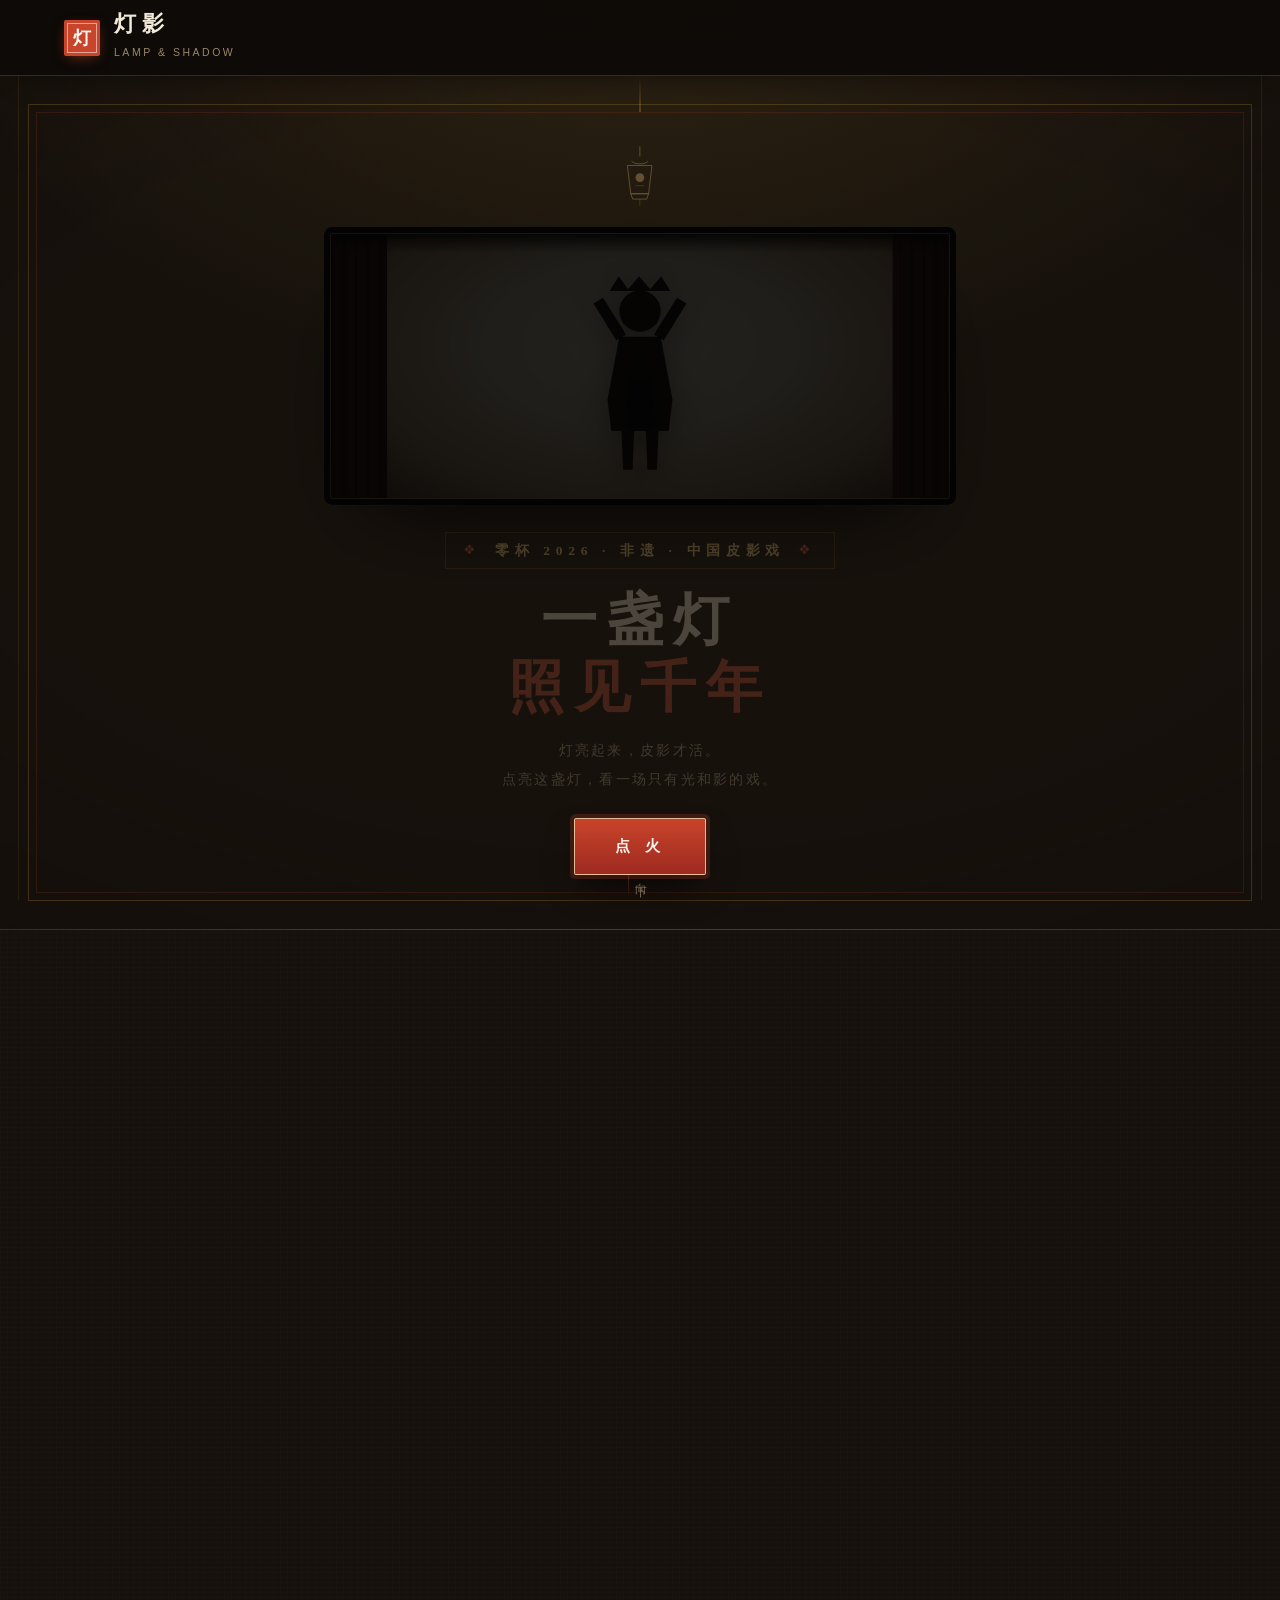
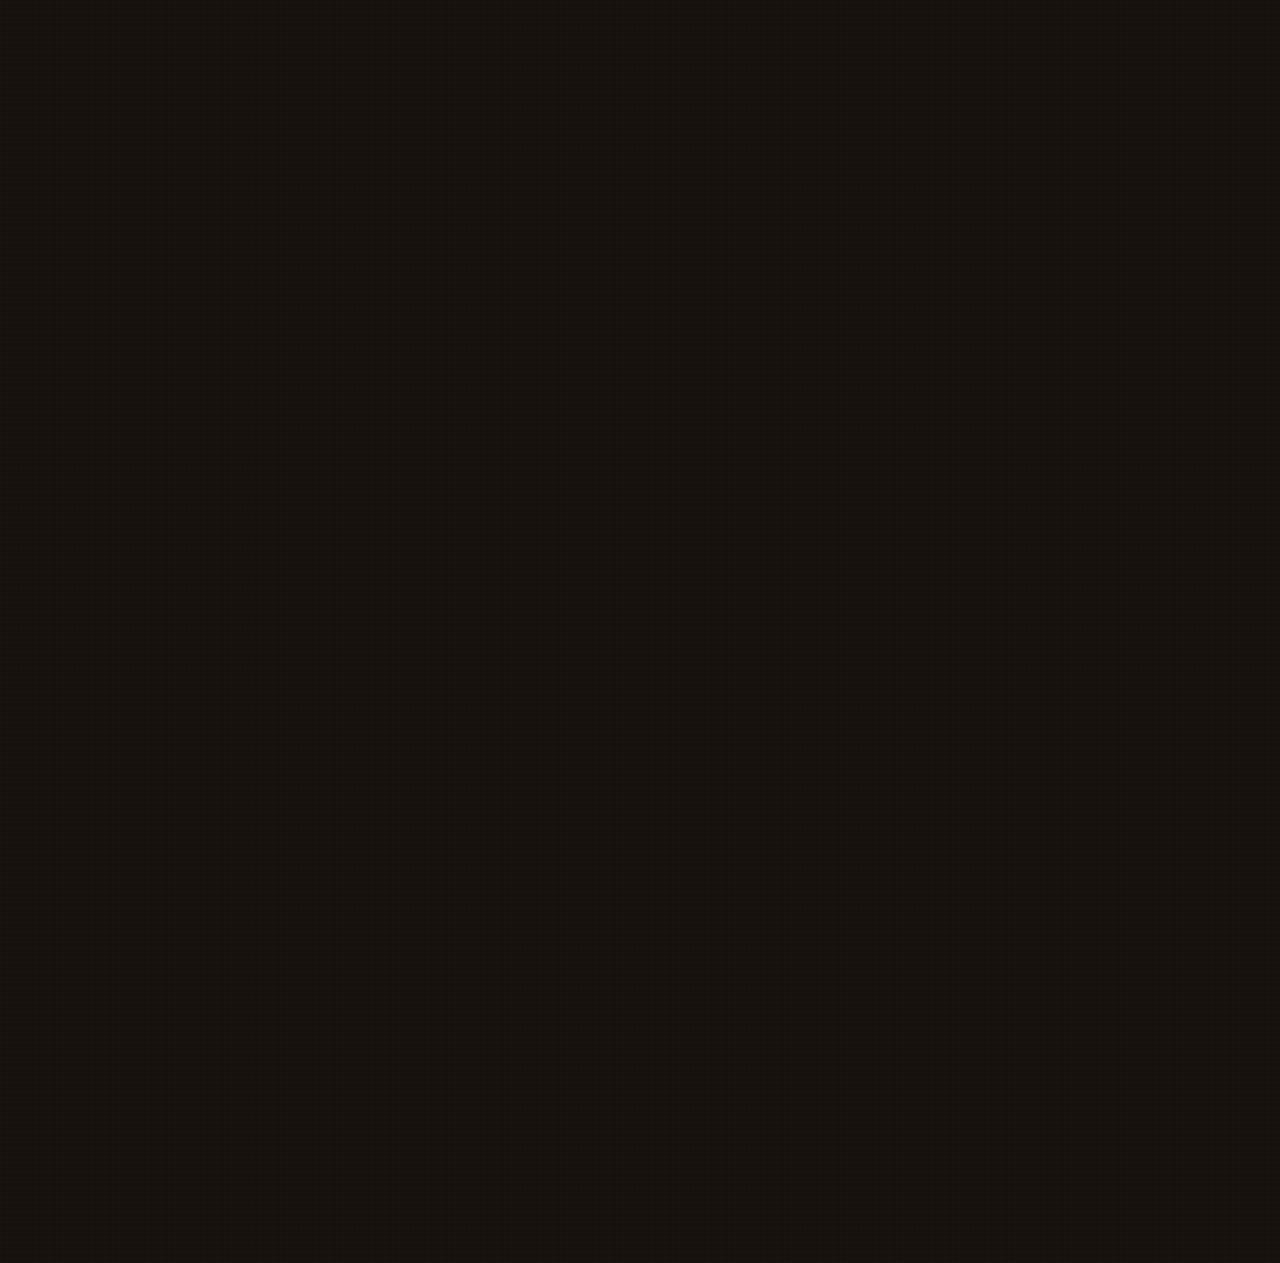
==== commit 7a5ece98: "style: UI 重构——暗厅亮影主题 - tokens: 全站令牌反转为暗厅色板（玄墨底/象牙字/泥金线/银朱印） - base: 暗厅氛围底、金线导航、牌记页脚翻新 - layout: 卷首水牌" ====
--- a/web/index.html
+++ b/web/index.html
@@ -48,7 +48,6 @@
 <main class="main">
   <section class="hero" id="hero">
     <span class="hero__cord" aria-hidden="true"></span>
-    <span class="hero__glow" aria-hidden="true"></span>
 
     <span class="hero__lamp" aria-hidden="true">
       <svg viewBox="0 0 80 112" fill="none" stroke="currentColor" stroke-width="1.2" stroke-linecap="round" stroke-linejoin="round">
@@ -61,6 +60,22 @@
         <path d="M40 82v10" opacity=".5"/>
       </svg>
     </span>
+
+    <!-- 实体影窗：亮幕是这方窗，不是满屏光晕 -->
+    <div class="hero__screen" aria-hidden="true">
+      <span class="hero__screen-curtain hero__screen-curtain--l"></span>
+      <span class="hero__screen-curtain hero__screen-curtain--r"></span>
+      <span class="hero__puppet">
+        <svg viewBox="0 0 44 60" fill="currentColor">
+          <path d="M13.75 7.6l2.5-4 2.5 3.5 3-3.5 3 3.5 3-3.5 2.5 4z"/>
+          <circle cx="22" cy="13" r="5.6"/>
+          <path d="M16.4 20h11.2l3.2 17-1 8.5H14.2l-1-8.5z"/>
+          <path d="M15.6 21L9.4 11l2.6-1.6 6.2 10z"/>
+          <path d="M28.4 21l6.2-10-2.6-1.6-6.2 10z"/>
+          <path d="M17 45.5h3.4L20 56h-2.6zM23.6 45.5H27L26.6 56h-2.6z"/>
+        </svg>
+      </span>
+    </div>
 
     <div class="hero__content">
       <p class="hero__kicker">零杯 2026 · 非遗 · 中国皮影戏</p>
@@ -120,7 +135,7 @@
 
           <a class="entry" href="play.html" id="entryPlay">
             <span class="entry__mark" aria-hidden="true"><svg viewBox="0 0 44 60" fill="currentColor">
-              <path d="M22 5l2.5-4 2.5 3.5L30 1l3 3.5L36 1l2.5 4z"/>
+              <path d="M13.75 7.6l2.5-4 2.5 3.5 3-3.5 3 3.5 3-3.5 2.5 4z"/>
               <circle cx="22" cy="13" r="5.6"/>
               <path d="M16.4 20h11.2l3.2 17-1 8.5H14.2l-1-8.5z"/>
               <path d="M15.6 21L9.4 11l2.6-1.6 6.2 10z"/>
--- a/web/assets/css/tokens.css
+++ b/web/assets/css/tokens.css
@@ -1,55 +1,68 @@
 /* =========================================================
-   灯影 · tokens.css  (v2 · 宋刻暗金)
-   全站唯一的设计变量来源。页面层不得再写颜色/时长字面量。
-   气质关键词：宋刻、暗金、大留白、细线、克制
+   灯影 · tokens.css  (v4 · 暗厅亮影)
+   全站唯一的设计变量来源。
+   美学体系：熄了灯的老戏台暗厅 + 一方透光的亮幕皮影窗。
+   底色近黑，字用象牙，金线立骨，朱印点睛，
+   皮影敷彩四色（红绿黄白）在暗处才真正透光。
    ========================================================= */
 
 :root {
-  /* ---------- 颜色：比 v1 更深、更旧、更哑 ---------- */
-  --ink: #0C0906;          /* 暗场底，接近墨 */
-  --ink-2: #13100B;
-  --curtain: #1A140E;      /* 卡片 / 幕布 */
-  --paper: #F4EDE0;        /* 宣纸白 */
-  --paper-dim: #C3B6A3;
-  --paper-faint: rgba(244, 237, 224, .52);   /* 对比度 4.9:1（正文级） */
+  /* ---------- 玄室暗厅域（页面底） ---------- */
+  --ink: #16110D;          /* 暗厅底（与 theme-color 保持一致） */
+  --ink-2: #1C1610;        /* 次级暗底 / 面板托底 */
+  --curtain: #231B12;      /* 面板底（卡片 / 展签 / 弹层） */
+  --paper: #F2E9D8;        /* 象牙主字（对比度 13.2:1） */
+  --paper-dim: #C9B69B;    /* 老金次字（对比度 7.6:1） */
+  --paper-faint: #9A866A;  /* 檀灰弱字（对比度 4.6:1） */
 
-  --lamp: #C9A227;         /* 旧金：压住饱和度，避免"塑料黄" */
-  --lamp-soft: #E0C27A;
-  --lamp-hot: #F4E2B2;
-  --ochre: #B06A32;
-  --cinnabar: #A8342A;
-  --cinnabar-lit: #C85C48; /* 朱在暗底上的文字版本，4.8:1 */
-  --jade: #2E5B47;
+  /* ---------- 金石与丹青强调色 ---------- */
+  --lamp: #D9A441;         /* 泥金 / 老铜（暗底上的金线与金字） */
+  --lamp-soft: #EAC87E;    /* 鎏金亮色 */
+  --lamp-hot: #F7E8C0;     /* 灯芯高光 */
+  --ochre: #C1733A;        /* 赭石 */
+  --cinnabar: #C8442A;     /* 银朱 / 印泥红 */
+  --cinnabar-lit: #D65A40; /* 暗底上的亮朱（4.8:1） */
+  --jade: #4C9A70;         /* 石绿 */
+  --indigo: #5E8FAA;       /* 靛青 */
 
-  /* ---------- 金：4 档，同屏只允许出现 2 档 ---------- */
-  --gold-1: rgba(201, 162, 39, .13);   /* 发丝：列表分隔、卡片描边 */
-  --gold-2: rgba(201, 162, 39, .20);   /* 细线：区块分隔、时间轴 */
-  --gold-3: rgba(201, 162, 39, .32);   /* 边缘：按钮、可交互物件的框 */
-  --gold-4: rgba(201, 162, 39, .65);   /* 光：光晕、激活态、印章 */
+  /* ---------- 皮影本体敷彩色：纯用不调，靠透光发亮 ---------- */
+  --pi-ink: #1A1008;       /* 锅黑刀线 */
+  --pi-red: #BC3426;       /* 胭脂大红 */
+  --pi-green: #2E6848;     /* 矿物石绿 */
+  --pi-yellow: #DF9E26;    /* 明透藤黄 */
+  --pi-skin: #F7E8CA;      /* 刮薄黄牛皮本色 */
 
-  /* ---------- 线：语义别名，指向金的档位 ---------- */
-  --line: var(--gold-1);
-  --line-strong: var(--gold-3);
-  --hair: rgba(244, 237, 224, .10);
-  --hair-strong: rgba(244, 237, 224, .22);
+  /* ---------- 泥金阶梯：4 档 ---------- */
+  --gold-1: rgba(217, 164, 65, .10);
+  --gold-2: rgba(217, 164, 65, .18);
+  --gold-3: rgba(217, 164, 65, .32);
+  --gold-4: rgba(217, 164, 65, .65);
 
-  /* ---------- 字体 ---------- */
-  --serif: "Songti SC", "Noto Serif SC", "Source Han Serif SC", "STSong", "SimSun", serif;
-  --sans: "PingFang SC", "Microsoft YaHei", "Noto Sans CJK SC", "Hiragino Sans GB", sans-serif;
+  /* ---------- 金线与界线 ---------- */
+  --line: rgba(233, 213, 175, .16);
+  --line-strong: rgba(233, 213, 175, .34);
+  --hair: rgba(242, 233, 216, .10);
+  --hair-strong: rgba(242, 233, 216, .24);
+  --frame-outer: rgba(217, 164, 65, .40);
+  --frame-inner: rgba(217, 164, 65, .16);
+
+  /* ---------- 字体系统 ---------- */
+  --serif: "Songti SC", "Noto Serif SC", "Source Han Serif SC", "STSong", "FZShuSong-Z01S", "SimSun", serif;
+  --sans: "PingFang SC", "Hiragino Sans GB", "Microsoft YaHei", "Noto Sans CJK SC", sans-serif;
   --num: Georgia, "Times New Roman", serif;
 
-  /* ---------- 字阶：8 档，标题 fluid ---------- */
-  --fs-display: clamp(42px, 7vw, 96px);
-  --fs-h1: clamp(32px, 4.2vw, 58px);
-  --fs-h2: clamp(26px, 2.4vw, 36px);
-  --fs-h3: clamp(18px, 1.6vw, 23px);
-  --fs-h4: clamp(18px, 1.4vw, 21px);
-  --fs-lead: clamp(15px, 1.15vw, 18px);
+  /* ---------- 字阶：9 档 ---------- */
+  --fs-display: clamp(44px, 6.6vw, 88px);
+  --fs-h1: clamp(32px, 4.2vw, 56px);
+  --fs-h2: clamp(24px, 2.5vw, 36px);
+  --fs-h3: clamp(19px, 1.6vw, 24px);
+  --fs-h4: clamp(17px, 1.35vw, 20px);
+  --fs-lead: clamp(15.5px, 1.15vw, 18px);
   --fs-body: 15px;
-  --fs-small: 13px;
-  --fs-micro: 11.5px;
+  --fs-small: 13.5px;
+  --fs-micro: 12px;
 
-  /* ---------- 节奏 ---------- */
+  /* ---------- 缓动与时长 ---------- */
   --ease: cubic-bezier(.22, .61, .36, 1);
   --ease-out: cubic-bezier(.16, .84, .44, 1);
   --ease-in-out: cubic-bezier(.65, .05, .36, 1);
@@ -58,7 +71,7 @@
   --t-base: 320ms;
   --t-slow: 640ms;
 
-  /* ---------- 间距（4px 基准，补两档大间距） ---------- */
+  /* ---------- 间距（4px 基准网格） ---------- */
   --s1: 4px;
   --s2: 8px;
   --s3: 12px;
@@ -70,16 +83,20 @@
   --s9: 104px;
   --s10: 144px;
 
-  /* ---------- 圆角：近乎直角 ---------- */
-  --r-sm: 1px;
-  --r-md: 2px;
+  /* ---------- 节奏 ---------- */
+  --gap-el: 24px;
+  --gap-block: 48px;
+
+  /* ---------- 圆角：戏台木构近直角 ---------- */
+  --r-sm: 2px;
+  --r-md: 3px;
 
   /* ---------- 布局 ---------- */
-  --page: clamp(20px, 5vw, 112px);
-  --nav-h: 72px;
-  --measure: 34em;
+  --page: clamp(20px, 5vw, 96px);
+  --nav-h: 76px;
+  --measure: 36em;
 
-  /* ---------- 光：整站唯一的亮度参数 0.15 ~ 1 ---------- */
+  /* ---------- 光：整站亮度参数 ---------- */
   --lamp-level: 1;
   --ambient: calc(.35 + var(--lamp-level) * .65);
   --key: calc(.3 + var(--lamp-level) * .7);
--- a/web/assets/css/base.css
+++ b/web/assets/css/base.css
@@ -1,7 +1,6 @@
 /* =========================================================
-   灯影 · base.css
-   重置、排版、焦点、导航与页脚
-   设计变量见 tokens.css —— 本文件与页面层不得自设颜色
+   灯影 · base.css  (v4 · 暗厅立骨与展馆导览)
+   重置、排版、焦点、顶栏导览与牌记页脚
    ========================================================= */
 
 *,
@@ -10,35 +9,40 @@
 
 html {
   scroll-behavior: smooth;
-  scroll-padding-top: calc(var(--nav-h) + 16px);
+  scroll-padding-top: calc(var(--nav-h) + 20px);
   -webkit-text-size-adjust: 100%;
 }
 
 body {
   margin: 0;
   min-height: 100%;
-  background: var(--ink);
+  background-color: var(--ink);
+  /* 暗厅氛围：顶部一抹灯气的暖，加上极细的织席纹，避免死板平涂 */
+  background-image:
+    radial-gradient(1100px 520px at 50% -140px, rgba(217, 164, 65, .09), transparent 72%),
+    repeating-linear-gradient(0deg, rgba(255, 240, 210, .010) 0 1px, transparent 1px 5px),
+    repeating-linear-gradient(90deg, rgba(255, 240, 210, .006) 0 1px, transparent 1px 7px);
   color: var(--paper);
   font-family: var(--sans);
   font-size: var(--fs-body);
   line-height: 1.9;
-  letter-spacing: .012em;
+  letter-spacing: .015em;
   -webkit-font-smoothing: antialiased;
   text-rendering: optimizeLegibility;
 }
 
-/* 灯箱底色：中心一团暖光，边缘沉入黑；再压一层极淡的纸纹 */
+/* 页面两侧戏台台口界栏（仅大屏显示，聚拢视线） */
 body::before {
   content: "";
   position: fixed;
   inset: 0;
   pointer-events: none;
-  z-index: 0;
-  background:
-    radial-gradient(1000px 560px at 50% -6%, var(--gold-1), rgba(201, 162, 39, 0) 66%),
-    radial-gradient(1300px 860px at 50% 118%, var(--gold-1), rgba(201, 162, 39, 0) 72%);
-  opacity: calc(.35 + var(--lamp-level) * .65);
-  transition: opacity .8s var(--ease);
+  z-index: 2;
+  border-inline: 1px solid rgba(217, 164, 65, .10);
+  margin-inline: clamp(8px, 1.4vw, 24px);
+}
+@media (max-width: 1024px) {
+  body::before { display: none; }
 }
 
 img, svg { display: block; max-width: 100%; }
@@ -47,7 +51,7 @@
 p, h1, h2, h3, h4, figure, blockquote { margin: 0; }
 ul, ol { margin: 0; padding: 0; list-style: none; }
 
-::selection { background: rgba(168, 52, 42, .55); color: #FBF3E6; }
+::selection { background: rgba(200, 68, 42, .85); color: #FAF6EF; }
 
 :focus-visible {
   outline: 2px solid var(--lamp);
@@ -59,58 +63,74 @@
   position: fixed;
   top: 12px;
   left: 16px;
-  z-index: 200;
-  padding: 12px 16px;
-  background: var(--lamp);
-  color: var(--ink);
+  z-index: 300;
+  padding: 12px 18px;
+  background: var(--cinnabar);
+  color: #FAF6EF;
   font-size: var(--fs-small);
+  letter-spacing: .12em;
   transform: translateY(-160%);
   transition: transform .2s var(--ease);
 }
 .skip-link:focus { transform: translateY(0); }
 
-/* ---------- 版式 ---------- */
+/* ---------- 版式容器 ---------- */
 .wrap {
-  width: min(100%, 1440px);
+  width: min(100%, 1380px);
   margin-inline: auto;
   padding-inline: var(--page);
   position: relative;
   z-index: 1;
 }
 
-.section { padding-block: clamp(88px, 11vw, 168px); }
-.section--tight { padding-block: clamp(56px, 7vw, 104px); }
-
+.section { padding-block: clamp(64px, 8vw, 116px); position: relative; }
+.section--tight { padding-block: clamp(48px, 6vw, 84px); }
+
+/* ---------- 章节眉题（朱丝栏签） ---------- */
 .eyebrow {
-  display: flex;
-  align-items: center;
-  gap: 16px;
-  font-size: var(--fs-micro);
-  letter-spacing: .34em;
-  color: var(--lamp);
-  text-transform: uppercase;
+  display: inline-flex;
+  align-items: center;
+  gap: 12px;
+  font-family: var(--serif);
+  font-size: var(--fs-small);
+  font-weight: 500;
+  letter-spacing: .28em;
+  color: var(--lamp-soft);
+  text-transform: none;
+  padding: 4px 12px 4px 0;
 }
 .eyebrow::before {
   content: "";
-  width: 34px;
-  height: 1px;
-  background: var(--line-strong);
+  width: 8px;
+  height: 8px;
+  background: var(--cinnabar);
+  box-shadow: 0 0 0 2px var(--ink), 0 0 0 3px var(--cinnabar);
+  transform: rotate(45deg);
   flex: none;
-}
-
-h1, h2, h3, .serif { font-family: var(--serif); font-weight: 500; }
-h1 { font-size: var(--fs-h1); line-height: 1.22; letter-spacing: .12em; }
-h2 { font-size: var(--fs-h2); line-height: 1.32; letter-spacing: .14em; }
-h3 { font-size: var(--fs-h3); line-height: 1.5; letter-spacing: .1em; }
-
-.lead { font-size: var(--fs-lead); color: var(--paper-dim); line-height: 2.05; letter-spacing: .02em; }
+  margin-left: 4px;
+}
+.eyebrow::after {
+  content: "";
+  width: 64px;
+  height: 3px;
+  border-top: 1px solid var(--gold-3);
+  border-bottom: 1px solid var(--gold-2);
+  flex: none;
+}
+
+h1, h2, h3, .serif { font-family: var(--serif); font-weight: 600; }
+h1 { font-size: var(--fs-h1); line-height: 1.24; letter-spacing: .12em; color: var(--paper); }
+h2 { font-size: var(--fs-h2); line-height: 1.32; letter-spacing: .14em; color: var(--paper); }
+h3 { font-size: var(--fs-h3); line-height: 1.48; letter-spacing: .1em; color: var(--paper); }
+
+.lead { font-size: var(--fs-lead); color: var(--paper-dim); line-height: 2.05; letter-spacing: .03em; }
 .muted { color: var(--paper-faint); }
 .tiny { font-size: var(--fs-micro); letter-spacing: .14em; }
 .num { font-family: var(--num); }
 
 .vertical { writing-mode: vertical-rl; text-orientation: upright; letter-spacing: .34em; }
 
-/* ---------- 导航 ---------- */
+/* ---------- 展馆顶栏导航（金线压顶的暗厅门楣） ---------- */
 .nav {
   position: fixed;
   inset: 0 0 auto;
@@ -118,14 +138,15 @@
   height: var(--nav-h);
   display: flex;
   align-items: center;
-  background: rgba(12, 9, 6, .70);
+  background: rgba(18, 14, 10, .88);
   -webkit-backdrop-filter: blur(14px);
   backdrop-filter: blur(14px);
-  border-bottom: 1px solid var(--hair);
+  border-bottom: 1px solid var(--line);
+  box-shadow: 0 14px 34px -22px rgba(0, 0, 0, .85);
   transition: background .4s var(--ease), border-color .4s var(--ease);
 }
 .nav__inner {
-  width: min(100%, 1440px);
+  width: min(100%, 1380px);
   margin-inline: auto;
   padding-inline: var(--page);
   display: flex;
@@ -133,63 +154,104 @@
   justify-content: space-between;
   gap: 24px;
 }
-.brand { display: flex; align-items: center; gap: 12px; }
+
+/* 馆标：篆刻朱印 + 宋体书名 */
+.brand {
+  display: flex;
+  align-items: center;
+  gap: 14px;
+}
 .brand__seal {
-  width: 33px;
-  height: 37px;
+  width: 36px;
+  height: 36px;
   display: grid;
   place-items: center;
   background: var(--cinnabar);
-  color: #FBEFDD;
-  font-family: var(--serif);
-  font-size: var(--fs-h4);
+  color: #FAF6EF;
+  font-family: var(--serif);
+  font-size: 18px;
+  font-weight: 600;
   line-height: 1;
   border-radius: 2px;
   position: relative;
   flex: none;
-  box-shadow: 0 6px 18px -12px rgba(168, 52, 42, .9);
+  box-shadow: 0 4px 14px -4px rgba(200, 68, 42, .6);
 }
 .brand__seal::after {
   content: "";
   position: absolute;
   inset: 3px;
-  border: 1px solid rgba(251, 239, 221, .42);
-  border-radius: 1px;
-}
-.brand__name { font-family: var(--serif); font-size: var(--fs-h4); letter-spacing: .22em; line-height: 1.1; }
-.brand__sub { display: block; font-size: var(--fs-micro); letter-spacing: .3em; color: var(--paper-faint); margin-top: 4px; }
-
-.nav__links { display: flex; align-items: center; gap: clamp(20px, 2.8vw, 48px); }
+  border: 1px solid rgba(250, 246, 239, .55);
+}
+.brand__name {
+  font-family: var(--serif);
+  font-size: 22px;
+  font-weight: 600;
+  letter-spacing: .28em;
+  color: var(--paper);
+  line-height: 1.1;
+}
+.brand__sub {
+  display: block;
+  font-size: 10.5px;
+  letter-spacing: .24em;
+  color: var(--paper-faint);
+  margin-top: 3px;
+}
+
+/* 导航五幕菜单 */
+.nav__links {
+  display: flex;
+  align-items: center;
+  gap: clamp(20px, 2.8vw, 44px);
+}
 .nav__links a {
   position: relative;
-  font-size: var(--fs-small);
-  letter-spacing: .2em;
+  font-family: var(--serif);
+  font-size: 15px;
+  font-weight: 500;
+  letter-spacing: .22em;
   color: var(--paper-dim);
-  padding: 8px 0;
-  transition: color .25s var(--ease);
+  padding: 10px 4px;
+  transition: color var(--t-fast) var(--ease);
+}
+/* 卷标序号前缀 */
+.nav__links a:nth-child(1)::before { content: "壹·"; font-size: 12px; color: var(--paper-faint); margin-right: 2px; }
+.nav__links a:nth-child(2)::before { content: "贰·"; font-size: 12px; color: var(--paper-faint); margin-right: 2px; }
+.nav__links a:nth-child(3)::before { content: "叁·"; font-size: 12px; color: var(--paper-faint); margin-right: 2px; }
+.nav__links a:nth-child(4)::before { content: "肆·"; font-size: 12px; color: var(--paper-faint); margin-right: 2px; }
+.nav__links a:nth-child(5)::before { content: "伍·"; font-size: 12px; color: var(--paper-faint); margin-right: 2px; }
+
+.nav__links a:hover { color: var(--lamp-soft); }
+.nav__links a[aria-current="page"] {
+  color: var(--cinnabar-lit);
+  font-weight: 600;
+}
+.nav__links a[aria-current="page"]::before {
+  color: var(--cinnabar-lit);
 }
 .nav__links a::after {
   content: "";
   position: absolute;
   left: 0;
+  right: 0;
   bottom: 0;
-  width: 100%;
-  height: 1px;
-  background: var(--lamp);
+  height: 2px;
+  background: var(--cinnabar);
   transform: scaleX(0);
-  transform-origin: right;
-  transition: transform .3s var(--ease);
-}
-.nav__links a:hover { color: var(--paper); }
+  transform-origin: center;
+  transition: transform .28s var(--ease);
+}
 .nav__links a:hover::after,
-.nav__links a[aria-current="page"]::after { transform: scaleX(1); transform-origin: left; }
-.nav__links a[aria-current="page"] { color: var(--paper); }
+.nav__links a[aria-current="page"]::after {
+  transform: scaleX(1);
+}
 
 .nav__toggle {
   display: none;
   width: 44px;
   height: 44px;
-  border: 1px solid var(--line);
+  border: 1px solid var(--line-strong);
   background: transparent;
   border-radius: 2px;
   position: relative;
@@ -198,13 +260,13 @@
   position: absolute;
   left: 12px;
   width: 20px;
-  height: 1px;
+  height: 1.5px;
   background: var(--paper);
   transition: transform .3s var(--ease), opacity .2s;
 }
-.nav__toggle span:nth-child(1) { top: 16px; }
-.nav__toggle span:nth-child(2) { top: 22px; }
-.nav__toggle span:nth-child(3) { top: 28px; }
+.nav__toggle span:nth-child(1) { top: 15px; }
+.nav__toggle span:nth-child(2) { top: 21px; }
+.nav__toggle span:nth-child(3) { top: 27px; }
 .nav__toggle[aria-expanded="true"] span:nth-child(1) { transform: translateY(6px) rotate(45deg); }
 .nav__toggle[aria-expanded="true"] span:nth-child(2) { opacity: 0; }
 .nav__toggle[aria-expanded="true"] span:nth-child(3) { transform: translateY(-6px) rotate(-45deg); }
@@ -216,59 +278,105 @@
     inset: var(--nav-h) 0 auto;
     flex-direction: column;
     align-items: flex-start;
-    gap: 4px;
-    padding: 20px var(--page) 28px;
-    background: rgba(12, 9, 6, .97);
+    gap: 0;
+    padding: 16px var(--page) 24px;
+    background: #191309;
     border-bottom: 1px solid var(--line);
+    box-shadow: 0 24px 44px -18px rgba(0, 0, 0, .8);
     transform: translateY(-12px);
     opacity: 0;
     visibility: hidden;
     transition: opacity .25s var(--ease), transform .25s var(--ease), visibility .25s;
   }
   .nav__links[data-open="true"] { opacity: 1; visibility: visible; transform: translateY(0); }
-  .nav__links a { font-size: var(--fs-body); padding: 12px 0; width: 100%; border-bottom: 1px solid var(--gold-1); }
-}
-
-/* ---------- 页脚 ---------- */
+  .nav__links a {
+    font-size: var(--fs-body);
+    padding: 14px 0;
+    width: 100%;
+    border-bottom: 1px solid var(--hair);
+  }
+}
+
+/* ---------- 页脚（戏台后台的牌记） ---------- */
 .footer {
-  border-top: 1px solid var(--hair);
-  padding-block: clamp(56px, 7vw, 88px) clamp(32px, 4vw, 48px);
-  background: linear-gradient(180deg, rgba(26, 20, 14, 0), rgba(26, 20, 14, .55));
+  position: relative;
+  border-top: 1px solid var(--line);
+  background: linear-gradient(180deg, var(--ink-2), #120D09);
+  color: var(--paper);
+  padding-block: clamp(52px, 6vw, 80px) clamp(32px, 4vw, 48px);
 }
 .footer__grid {
   display: grid;
-  grid-template-columns: 1.4fr 1fr 1fr;
-  gap: 40px;
-}
-.footer__title { font-family: var(--serif); font-size: var(--fs-h4); letter-spacing: .18em; }
-.footer__line { font-size: var(--fs-small); color: var(--paper-faint); line-height: 2; }
-/* 界面规格声明：比赛要求"作品中须附带说明"，故比其余页脚文字略亮 */
+  grid-template-columns: 1.5fr 1fr 1fr;
+  gap: 48px;
+  padding-bottom: 36px;
+  border-bottom: 1px solid var(--hair);
+}
+.footer__title {
+  font-family: var(--serif);
+  font-size: var(--fs-h3);
+  font-weight: 600;
+  letter-spacing: .24em;
+  color: var(--paper);
+  display: flex;
+  align-items: center;
+  gap: 10px;
+}
+.footer__title::before {
+  content: "";
+  width: 6px;
+  height: 20px;
+  background: var(--cinnabar);
+  display: inline-block;
+}
+.footer__line {
+  margin-top: 10px;
+  font-size: var(--fs-small);
+  color: var(--paper-dim);
+  line-height: 2;
+}
+/* 比赛要求的界面规格声明：醒目牌记框 */
 .footer__spec {
-  margin-top: 8px;
+  display: inline-block;
+  margin-top: 14px;
+  padding: 4px 12px;
+  border: 1px solid var(--line-strong);
+  background: var(--gold-1);
+  font-size: var(--fs-micro);
+  letter-spacing: .08em;
+  color: var(--lamp-soft);
+  font-weight: 500;
+}
+.footer__col h4 {
+  font-family: var(--serif);
   font-size: var(--fs-small);
-  letter-spacing: .04em;
-  color: rgba(244, 237, 224, .62);
-}
-.footer__col h4 {
-  font-size: var(--fs-micro);
-  letter-spacing: .24em;
-  color: var(--lamp);
-  font-weight: 500;
+  letter-spacing: .26em;
+  color: var(--lamp-soft);
+  font-weight: 600;
   margin-bottom: 16px;
-}
-.footer__col a { display: block; font-size: var(--fs-small); color: var(--paper-dim); padding: 4px 0; }
-.footer__col a:hover { color: var(--lamp); }
+  padding-bottom: 8px;
+  border-bottom: 1px solid var(--hair);
+}
+.footer__col a {
+  display: block;
+  font-size: var(--fs-small);
+  color: var(--paper-dim);
+  padding: 5px 0;
+  transition: color .2s, transform .2s;
+}
+.footer__col a:hover {
+  color: var(--lamp-soft);
+  transform: translateX(4px);
+}
 .footer__bottom {
-  margin-top: 44px;
-  padding-top: 20px;
-  border-top: 1px solid var(--gold-1);
+  margin-top: 24px;
   display: flex;
   justify-content: space-between;
   gap: 16px;
   flex-wrap: wrap;
   font-size: var(--fs-micro);
   letter-spacing: .08em;
-  color: rgba(244, 237, 224, .3);
+  color: var(--paper-faint);
 }
 @media (max-width: 860px) {
   .footer__grid { grid-template-columns: 1fr; gap: 28px; }
@@ -282,9 +390,6 @@
 }
 .reveal.is-in { opacity: 1; transform: none; }
 
-/* 逐项入场：容器进视口后，子元素按 --i 依次浮起。
-   用 animation 而不是 transition，避免覆盖各组件自己的 hover 过渡；
-   整套只挂在 html.js 下——脚本没跑起来时内容必须照常可见。 */
 @keyframes staggerIn {
   from { opacity: 0; transform: translateY(14px); }
   to { opacity: 1; transform: none; }
@@ -294,7 +399,6 @@
   animation: staggerIn var(--t-slow) var(--ease) both;
   animation-delay: calc(var(--i, 0) * 70ms + 60ms);
 }
-/* 截图/验收走 ?static=1，直接给终态，避免拍到动画中间帧 */
 html.is-static [data-stagger].is-in > * { animation: none; }
 
 @media (prefers-reduced-motion: reduce) {
@@ -304,7 +408,7 @@
   *, *::before, *::after { animation-duration: .001ms !important; animation-iteration-count: 1 !important; transition-duration: .001ms !important; }
 }
 
-/* ---------- 工具类（替代内联 style） ---------- */
+/* ---------- 工具类 ---------- */
 .mt-8 { margin-top: var(--s2); }
 .mt-12 { margin-top: var(--s3); }
 .mt-16 { margin-top: var(--s4); }
--- a/web/assets/css/layout.css
+++ b/web/assets/css/layout.css
@@ -1,63 +1,138 @@
 /* =========================================================
-   灯影 · layout.css
-   页面骨架：页头、分栏、下一幕、栅格
+   灯影 · layout.css  (v4 · 暗厅装帧)
+   页面骨架：卷首题记、分栏、区块界栏、下一幕推进器、工序暗带
    ========================================================= */
 
 .main { position: relative; z-index: 1; padding-top: var(--nav-h); }
 
-/* ---------- 页头 ---------- */
+/* ---------- 内页卷首题记（戏台水牌装帧） ---------- */
 .masthead {
   position: relative;
-  padding-block: clamp(40px, 5.2vw, 80px) clamp(16px, 2.2vw, 32px);
+  padding-block: clamp(36px, 4.5vw, 64px) clamp(16px, 2vw, 28px);
   overflow: clip;
 }
 .masthead__inner {
   display: grid;
-  grid-template-columns: 96px minmax(0, 1fr);
-  gap: clamp(20px, 3vw, 48px);
-  align-items: start;
-}
+  grid-template-columns: 116px minmax(0, 1fr);
+  gap: clamp(24px, 3.6vw, 52px);
+  align-items: stretch;
+  padding: clamp(28px, 3.8vw, 48px) clamp(24px, 3.6vw, 48px);
+  background:
+    radial-gradient(640px 280px at 18% 0%, rgba(217, 164, 65, .10), transparent 70%),
+    linear-gradient(135deg, rgba(35, 27, 18, .92), rgba(24, 18, 12, .92));
+  border: 1px solid var(--frame-outer);
+  box-shadow:
+    inset 0 0 0 1px var(--frame-inner),
+    0 26px 52px -34px rgba(0, 0, 0, .9);
+  position: relative;
+}
+/* 卷首四角铜扣装饰线 */
+.masthead__inner::before,
+.masthead__inner::after {
+  content: "";
+  position: absolute;
+  width: 16px;
+  height: 16px;
+  border-color: var(--cinnabar);
+  border-style: solid;
+  pointer-events: none;
+}
+.masthead__inner::before {
+  top: 8px;
+  left: 8px;
+  border-width: 2px 0 0 2px;
+}
+.masthead__inner::after {
+  bottom: 8px;
+  right: 8px;
+  border-width: 0 2px 2px 0;
+}
+
+/* 竖排书口版心 */
 .masthead__glyph {
-  font-family: var(--serif);
-  font-size: var(--fs-h1);
-  letter-spacing: .1em;
-  color: var(--gold-3);
-  line-height: 1;
-  padding-top: 8px;
+  writing-mode: vertical-rl;
+  font-family: var(--serif);
+  font-size: clamp(28px, 2.6vw, 36px);
+  font-weight: 600;
+  letter-spacing: .38em;
+  color: var(--cinnabar-lit);
+  line-height: 1.15;
+  padding-right: 24px;
+  border-right: 1px solid var(--line-strong);
+  box-shadow: 3px 0 0 var(--ink), 4px 0 0 var(--gold-2);
+  display: flex;
+  align-items: center;
+  justify-content: space-between;
   user-select: none;
 }
 .masthead__glyph span {
-  display: block;
+  display: inline-block;
+  writing-mode: horizontal-tb;
+  font-family: var(--serif);
   font-size: var(--fs-micro);
-  letter-spacing: .3em;
-  color: var(--paper-faint);
+  font-weight: 600;
+  letter-spacing: .2em;
+  color: #FAF6EF;
+  background: var(--cinnabar);
+  padding: 5px 10px;
+  border-radius: 2px;
   margin-top: 20px;
-  writing-mode: horizontal-tb;
-}
-.masthead h1 { margin-top: 16px; }
-.masthead .lead { margin-top: 24px; max-width: 62ch; }
+  box-shadow: inset 0 0 0 1px rgba(250, 246, 239, .4);
+}
+.masthead h1 { margin-top: 14px; }
+.masthead .lead { margin-top: 18px; max-width: 60ch; }
 .masthead__meta {
-  margin-top: 32px;
+  margin-top: 28px;
+  padding-top: 16px;
+  border-top: 1px dashed var(--line-strong);
   display: flex;
   flex-wrap: wrap;
-  gap: 12px 28px;
+  gap: 12px 32px;
   font-size: var(--fs-small);
   letter-spacing: .14em;
-  color: var(--paper-faint);
-}
-.masthead__meta b { color: var(--lamp); font-weight: 500; }
+  color: var(--paper-dim);
+}
+.masthead__meta span {
+  display: inline-flex;
+  align-items: center;
+  gap: 6px;
+}
+.masthead__meta span::before {
+  content: "▪";
+  color: var(--cinnabar-lit);
+  font-size: 10px;
+}
+.masthead__meta b {
+  font-family: var(--num);
+  font-size: 1.15em;
+  color: var(--lamp-soft);
+  font-weight: 600;
+}
 
 @media (max-width: 860px) {
-  .masthead__inner { grid-template-columns: 1fr; }
-  .masthead__glyph { font-size: var(--fs-h2); display: flex; align-items: baseline; gap: 16px; }
-  .masthead__glyph span { margin: 0; }
+  .masthead__inner {
+    grid-template-columns: 1fr;
+    padding: 24px 20px;
+    gap: 20px;
+  }
+  .masthead__glyph {
+    writing-mode: horizontal-tb;
+    font-size: var(--fs-h3);
+    letter-spacing: .24em;
+    border-right: 0;
+    border-bottom: 1px solid var(--line-strong);
+    box-shadow: 0 3px 0 var(--ink), 0 4px 0 var(--gold-2);
+    padding: 0 0 14px;
+    flex-direction: row;
+  }
+  .masthead__glyph span { margin-top: 0; }
 }
 
 /* ---------- 分栏 ---------- */
 .split {
   display: grid;
   grid-template-columns: repeat(2, minmax(0, 1fr));
-  gap: clamp(28px, 5vw, 88px);
+  gap: clamp(28px, 5vw, 80px);
   align-items: center;
 }
 .split--wide { grid-template-columns: minmax(0, 1.25fr) minmax(0, 1fr); }
@@ -68,66 +143,101 @@
   .split, .split--wide, .split--narrow { grid-template-columns: 1fr; }
 }
 
-/* ---------- 区块标题 ---------- */
+/* ---------- 区块标题（金线界栏 + 批注） ---------- */
 .block-head {
   display: flex;
-  align-items: baseline;
+  align-items: flex-end;
   justify-content: space-between;
   gap: 32px;
-  padding-top: var(--s5);
-  border-top: 1px solid var(--hair);
-  margin-bottom: clamp(36px, 5vw, 72px);
-}
-.block-head__text h2 { margin-top: 16px; }
-.block-head__note { font-size: var(--fs-small); color: var(--paper-faint); max-width: 30ch; line-height: 2; letter-spacing: .04em; }
+  padding-top: 28px;
+  border-top: 1px solid var(--line-strong);
+  box-shadow: inset 0 3px 0 rgba(217, 164, 65, .07);
+  margin-bottom: clamp(32px, 4.2vw, 56px);
+}
+.block-head__text h2 { margin-top: 12px; }
+.block-head__note {
+  font-size: var(--fs-small);
+  color: var(--paper-dim);
+  max-width: 32ch;
+  line-height: 1.9;
+  letter-spacing: .04em;
+  padding: 6px 0 6px 16px;
+  border-left: 2px solid var(--cinnabar);
+  background: linear-gradient(90deg, var(--gold-1), transparent);
+}
 @media (max-width: 780px) {
   .block-head { flex-direction: column; align-items: flex-start; gap: 16px; }
-}
-
-/* ---------- 下一幕 ---------- */
+  .block-head__note { max-width: none; }
+}
+
+/* ---------- 下一幕推进器（过厅匾额式） ---------- */
 .next-scene {
   display: block;
-  border-top: 1px solid var(--hair);
-  border-bottom: 1px solid var(--hair);
-  background: none;
-  transition: border-color var(--t-base) var(--ease);
-}
-.next-scene:hover { border-color: var(--line-strong); }
+  position: relative;
+  border-top: 1px solid var(--line);
+  border-bottom: 1px solid var(--line);
+  background:
+    radial-gradient(700px 240px at 50% 50%, rgba(217, 164, 65, .12), transparent 70%),
+    linear-gradient(90deg, var(--ink-2), #251C12 50%, var(--ink-2));
+  transition: background var(--t-base) var(--ease), border-color var(--t-base) var(--ease);
+}
+.next-scene:hover {
+  border-color: rgba(200, 68, 42, .5);
+  background:
+    radial-gradient(800px 280px at 50% 50%, rgba(200, 68, 42, .14), transparent 72%),
+    linear-gradient(90deg, var(--ink-2), #2B1E12 50%, var(--ink-2));
+}
 .next-scene__inner {
   display: flex;
   align-items: center;
   justify-content: space-between;
   gap: 24px;
-  padding-block: clamp(48px, 6.4vw, 88px);
+  padding-block: clamp(40px, 5vw, 68px);
 }
 .next-scene__label {
-  font-size: var(--fs-micro);
-  letter-spacing: .3em;
-  color: var(--paper-faint);
+  font-family: var(--serif);
+  font-size: var(--fs-small);
+  font-weight: 600;
+  letter-spacing: .32em;
+  color: #FAF6EF;
+  background: var(--cinnabar);
+  padding: 12px 8px;
+  border-radius: 2px;
   writing-mode: vertical-rl;
   line-height: 1;
+  box-shadow: inset 0 0 0 1px rgba(250, 246, 239, .4);
 }
 .next-scene__name {
   font-family: var(--serif);
-  font-size: var(--fs-display);
-  letter-spacing: .2em;
+  font-size: clamp(36px, 5vw, 68px);
+  font-weight: 600;
+  letter-spacing: .24em;
   line-height: 1;
-  display: flex;
-  align-items: center;
-  gap: 28px;
+  color: var(--paper);
+  display: flex;
+  align-items: center;
+  gap: 24px;
 }
 .next-scene__arrow {
   font-family: var(--num);
-  font-size: .8em;
-  color: var(--lamp);
+  font-size: .72em;
+  color: var(--cinnabar-lit);
   transition: transform .3s var(--ease);
 }
-.next-scene:hover .next-scene__arrow { transform: translateX(10px); }
-.next-scene__desc { font-size: var(--fs-small); color: var(--paper-faint); text-align: right; max-width: 26ch; line-height: 1.9; }
+.next-scene:hover .next-scene__arrow { transform: translateX(12px); }
+.next-scene__desc {
+  font-size: var(--fs-small);
+  color: var(--paper-dim);
+  text-align: right;
+  max-width: 28ch;
+  line-height: 1.95;
+  padding-right: 14px;
+  border-right: 2px solid var(--gold-3);
+}
 @media (max-width: 780px) {
   .next-scene__inner { flex-wrap: wrap; gap: 16px; }
-  .next-scene__desc { text-align: left; max-width: none; }
-  .next-scene__label { display: none; }
+  .next-scene__desc { text-align: left; max-width: none; border-right: 0; border-left: 2px solid var(--gold-3); padding: 0 0 0 12px; }
+  .next-scene__label { writing-mode: horizontal-tb; padding: 6px 12px; }
 }
 
 /* ---------- 通用栅格 ---------- */
@@ -145,23 +255,18 @@
   .grid--2, .grid--3, .grid--4 { grid-template-columns: 1fr; }
 }
 
-/* ---------- 纸面区（唯一亮场） ---------- */
+/* ---------- 工序暗带（沉浸深色通栏，比页面底再沉一档） ---------- */
 .paper-block {
-  background: var(--paper);
-  color: var(--curtain);
+  background:
+    radial-gradient(960px 420px at 50% 0%, rgba(217, 164, 65, .10), transparent 70%),
+    linear-gradient(180deg, #100C08, #0C0906);
   position: relative;
   isolation: isolate;
-}
-.paper-block::before {
-  content: "";
-  position: absolute;
-  inset: 0;
-  pointer-events: none;
-  background-image: radial-gradient(rgba(26, 20, 14, .07) 1px, transparent 1px);
-  background-size: 4px 4px;
-  opacity: .5;
-}
-.paper-block .eyebrow { color: var(--cinnabar); }
-.paper-block .eyebrow::before { background: var(--cinnabar); }
-.paper-block .muted,
-.paper-block .block-head__note { color: rgba(26, 20, 14, .6); }
+  border-top: 1px solid var(--gold-3);
+  border-bottom: 1px solid var(--gold-3);
+}
+.paper-block .block-head {
+  border-top-color: rgba(217, 164, 65, .35);
+  box-shadow: inset 0 3px 0 rgba(217, 164, 65, .06);
+}
+.paper-block .block-head__note { border-left-color: var(--lamp); }
--- a/web/assets/css/components.css
+++ b/web/assets/css/components.css
@@ -1,5 +1,5 @@
 /* =========================================================
-   灯影 · components.css
+   灯影 · components.css  (v4 · 暗厅组件)
    按钮、卡片、时间轴、弄影台、剧场、工具墙、纹样与 DIY
    ========================================================= */
 
@@ -19,10 +19,18 @@
 }
 .btn:hover { background: var(--gold-1); border-color: var(--lamp); }
 .btn:active { transform: translateY(1px); }
-.btn--solid { background: var(--lamp); border-color: var(--lamp); color: var(--ink); }
+.btn--solid { background: var(--lamp); border-color: var(--lamp); color: #241A0E; }
 .btn--solid:hover { background: var(--lamp-soft); border-color: var(--lamp-soft); }
-.btn--ghost { border-color: rgba(244, 237, 224, .18); color: var(--paper-dim); }
+.btn--ghost { border-color: rgba(242, 233, 216, .18); color: var(--paper-dim); }
 .btn[disabled] { opacity: .38; cursor: not-allowed; }
+/* 不可用的主按钮不该是全页最重的色块：退成描边，等解锁再亮 */
+.btn--solid[aria-disabled="true"] {
+  background: transparent;
+  border-color: var(--line-strong);
+  color: var(--paper-faint);
+  filter: none;
+  opacity: 1;
+}
 
 .chip {
   display: inline-flex;
@@ -33,11 +41,11 @@
   border-radius: var(--r-sm);
   font-size: var(--fs-micro);
   letter-spacing: .14em;
-  color: var(--lamp);
+  color: var(--lamp-soft);
   white-space: nowrap;
 }
 
-/* ---------- 首页入口：无卡无边，靠细线与编号立骨 ---------- */
+/* ---------- 首页入口：三幕等宽立柱，靠编号、细线与展签立骨 ---------- */
 .entries {
   display: grid;
   grid-template-columns: repeat(3, minmax(0, 1fr));
@@ -48,7 +56,7 @@
   position: relative;
   display: flex;
   flex-direction: column;
-  min-height: clamp(220px, 22vw, 300px);
+  min-height: clamp(240px, 24vw, 320px);
   padding: clamp(28px, 2.8vw, 40px) 0 clamp(24px, 2.4vw, 32px);
   border: 0;
   border-radius: 0;
@@ -56,7 +64,7 @@
   overflow: visible;
   transition: color var(--t-base) var(--ease);
 }
-/* 悬停时顶部细线从金变亮，替掉原来的"抬升卡片" */
+/* 悬停时顶部细线从暗金点亮 */
 .entry::before {
   content: "";
   position: absolute;
@@ -69,21 +77,20 @@
   transform-origin: left;
   transition: transform var(--t-slow) var(--ease);
 }
-.entry::after { content: none; }
 .entry:hover::before,
 .entry:focus-visible::before { transform: scaleX(1); }
-/* 展签：每个入口一枚线描标记，替代纯文字的目录感 */
+/* 展签：每个入口一枚线描标记 */
 .entry__mark {
   position: absolute;
-  top: clamp(26px, 2.8vw, 40px);
-  right: clamp(4px, 1vw, 16px);
+  top: clamp(28px, 2.8vw, 40px);
+  right: 0;
   width: 56px;
   height: 76px;
-  color: var(--gold-4);
+  color: var(--gold-3);
   transition: color var(--t-base) var(--ease), transform var(--t-base) var(--ease);
 }
 .entry__mark svg { display: block; width: 100%; height: 100%; }
-.entry:hover .entry__mark { color: var(--lamp); }
+.entry:hover .entry__mark { color: var(--lamp); transform: translateY(-2px); }
 .entry__num {
   display: block;
   font-family: var(--num);
@@ -99,6 +106,7 @@
   margin-top: 24px;
   line-height: 1.3;
 }
+.entry:hover .entry__name { color: var(--lamp-soft); }
 .entry__line { display: block; font-size: var(--fs-small); color: var(--paper-dim); line-height: 2; margin-top: 16px; max-width: 24em; }
 .entry__go {
   margin-top: auto;
@@ -114,11 +122,11 @@
 .entry:hover .entry__go span { transform: translateX(10px); }
 .entry__badge {
   position: absolute;
-  top: clamp(26px, 2.8vw, 40px);
-  right: 0;
+  top: clamp(28px, 2.8vw, 40px);
+  right: 68px;
   font-size: var(--fs-micro);
   letter-spacing: .16em;
-  color: var(--ink);
+  color: #241A0E;
   background: var(--lamp);
   padding: 4px 8px;
   border-radius: 999px;
@@ -131,6 +139,8 @@
 @media (max-width: 860px) {
   .entries { grid-template-columns: 1fr; }
   .entry { min-height: 0; padding-bottom: 28px; border-bottom: 1px solid var(--hair); }
+  .entry__mark { width: 48px; height: 64px; }
+  .entry__badge { right: 60px; }
 }
 
 /* ---------- 引语 / 导语 ---------- */
@@ -142,7 +152,7 @@
   color: var(--paper);
   max-width: 46ch;
 }
-.quote em { color: var(--lamp); font-style: normal; }
+.quote em { color: var(--lamp-soft); font-style: normal; }
 
 /* ---------- 时间轴 ---------- */
 .timeline { --tl-year: clamp(112px, 14vw, 186px); position: relative; margin-top: 8px; }
@@ -153,7 +163,7 @@
   top: 6px;
   bottom: 6px;
   width: 1px;
-  background: var(--gold-1);
+  background: var(--gold-2);
 }
 .timeline__progress {
   position: absolute;
@@ -161,7 +171,7 @@
   top: 6px;
   width: 1px;
   height: 0;
-  background: linear-gradient(180deg, var(--lamp), var(--gold-2));
+  background: linear-gradient(180deg, var(--lamp), var(--gold-3));
   transition: height .2s linear;
 }
 /* 年表：年份独立成左栏，正文右栏，中间一条轴线 */
@@ -188,7 +198,7 @@
 .tl-item.is-on::before {
   background: var(--lamp);
   border-color: var(--lamp);
-  box-shadow: 0 0 0 6px var(--gold-1);
+  box-shadow: 0 0 0 6px var(--gold-1), 0 0 18px rgba(217, 164, 65, .45);
 }
 .tl-item__era {
   grid-column: 1;
@@ -200,7 +210,7 @@
   font-size: var(--fs-lead);
   letter-spacing: .1em;
   line-height: 1.7;
-  color: var(--lamp);
+  color: var(--lamp-soft);
 }
 .tl-item__title,
 .tl-item__text,
@@ -231,7 +241,18 @@
   padding: 0 0 4px;
   letter-spacing: .1em;
 }
-.tl-item__more:hover { color: var(--lamp); }
+.tl-item__more:hover { color: var(--lamp-soft); }
+.tl-item__detail {
+  margin-top: var(--s3);
+  padding: var(--s3) var(--s4);
+  border-left: 2px solid var(--gold-3);
+  background: var(--gold-1);
+  font-size: var(--fs-small);
+  line-height: 1.95;
+  color: var(--paper-dim);
+  animation: fadeUp .4s var(--ease) both;
+}
+@keyframes fadeUp { from { opacity: 0; transform: translateY(6px); } to { opacity: 1; transform: none; } }
 
 /* ---------- 流派：文字 + 下划线，不做填充色块 ---------- */
 .schools {
@@ -264,7 +285,7 @@
   transition: transform var(--t-base) var(--ease);
 }
 .school:hover { color: var(--paper); }
-.school[aria-selected="true"] { color: var(--lamp); font-weight: 500; }
+.school[aria-selected="true"] { color: var(--lamp-soft); font-weight: 500; }
 .school[aria-selected="true"]::after { transform: scaleX(1); }
 .school-panel {
   margin-top: 28px;
@@ -275,9 +296,9 @@
 }
 .school-panel__art {
   aspect-ratio: 4 / 3;
-  border: 1px solid var(--hair);
+  border: 1px solid var(--line);
   border-radius: var(--r-sm);
-  background: radial-gradient(120% 90% at 50% 0%, var(--gold-1), rgba(26, 20, 14, .9));
+  background: radial-gradient(120% 90% at 50% 0%, var(--gold-2), rgba(12, 9, 6, .85));
   display: grid;
   place-items: center;
   padding: 20px;
@@ -291,58 +312,57 @@
   .school-panel { grid-template-columns: 1fr; }
 }
 
-/* ---------- 工序 ---------- */
-/* ---------- 七道工序：刻本式表格，靠竖线分隔而不是卡片 ---------- */
+/* ---------- 七道工序：暗带里的刻本式表格，靠竖线分隔 ---------- */
 .crafts {
   display: grid;
   grid-template-columns: repeat(7, minmax(0, 1fr));
   gap: 0;
-  border-top: 1px solid rgba(26, 20, 14, .26);
-  border-bottom: 1px solid rgba(26, 20, 14, .26);
+  border-top: 1px solid rgba(242, 233, 216, .22);
+  border-bottom: 1px solid rgba(242, 233, 216, .22);
 }
 .craft {
   position: relative;
   padding: 24px 16px 32px;
   border: 0;
-  border-left: 1px solid rgba(26, 20, 14, .13);
+  border-left: 1px solid rgba(242, 233, 216, .10);
   border-radius: 0;
   background: none;
   text-align: left;
   transition: background var(--t-base) var(--ease);
 }
 .craft:first-child { border-left: 0; }
-.craft:hover { background: rgba(26, 20, 14, .05); }
+.craft:hover { background: rgba(242, 233, 216, .045); }
 .craft__idx {
   display: block;
   font-family: var(--serif);
   font-size: var(--fs-h2);
   line-height: 1;
   letter-spacing: 0;
-  color: rgba(26, 20, 14, .16);
+  color: rgba(242, 233, 216, .16);
   transition: color var(--t-base) var(--ease);
 }
-.craft:hover .craft__idx { color: rgba(168, 52, 42, .55); }
+.craft:hover .craft__idx { color: rgba(214, 90, 64, .75); }
 .craft__name {
   display: block;
   font-family: var(--serif);
   font-size: var(--fs-h4);
   letter-spacing: .18em;
   margin-top: 24px;
-  color: var(--curtain);
-}
-.craft__line { display: block; font-size: var(--fs-micro); line-height: 1.8; color: rgba(26, 20, 14, .68); margin-top: 12px; }
-.craft:focus-visible { outline-color: var(--cinnabar); }
+  color: var(--paper);
+}
+.craft__line { display: block; font-size: var(--fs-micro); line-height: 1.8; color: var(--paper-dim); margin-top: 12px; }
+.craft:focus-visible { outline-color: var(--lamp); }
 @media (max-width: 1100px) {
   .crafts { grid-template-columns: repeat(4, minmax(0, 1fr)); }
   .craft:nth-child(4n+1) { border-left: 0; }
-  .craft { border-top: 1px solid rgba(26, 20, 14, .13); }
+  .craft { border-top: 1px solid rgba(242, 233, 216, .10); }
   .craft:nth-child(-n+4) { border-top: 0; }
 }
 @media (max-width: 640px) {
   .crafts { grid-template-columns: repeat(2, minmax(0, 1fr)); }
-  .craft:nth-child(4n+1) { border-left: 1px solid rgba(26, 20, 14, .13); }
+  .craft:nth-child(4n+1) { border-left: 1px solid rgba(242, 233, 216, .10); }
   .craft:nth-child(2n+1) { border-left: 0; }
-  .craft:nth-child(-n+4) { border-top: 1px solid rgba(26, 20, 14, .13); }
+  .craft:nth-child(-n+4) { border-top: 1px solid rgba(242, 233, 216, .10); }
   .craft:nth-child(-n+2) { border-top: 0; }
 }
 
@@ -356,7 +376,7 @@
   align-items: baseline;
   gap: 12px;
   padding: 12px 20px;
-  background: rgba(10, 6, 3, .95);
+  background: rgba(32, 24, 15, .97);
   border: 1px solid var(--line-strong);
   border-left: 2px solid var(--lamp);
   box-shadow: 0 24px 50px -30px #000;
@@ -366,7 +386,7 @@
   pointer-events: none;
 }
 .toast.is-in { opacity: 1; transform: none; }
-.toast b { font-size: var(--fs-micro); letter-spacing: .24em; color: var(--lamp); font-weight: 500; }
+.toast b { font-size: var(--fs-micro); letter-spacing: .24em; color: var(--lamp-soft); font-weight: 500; }
 .toast span { font-family: var(--serif); font-size: var(--fs-body); letter-spacing: .12em; color: var(--paper); }
 
 /* ---------- 徽章墙 ---------- */
@@ -400,7 +420,7 @@
 .stage {
   --open: 64%;
   position: relative;
-  border: 1px solid var(--hair);
+  border: 1px solid var(--line);
   border-radius: 4px;
   background: #0D0906;
   overflow: hidden;
@@ -416,9 +436,9 @@
   font-size: var(--fs-small);
   letter-spacing: .12em;
   color: var(--paper-faint);
-  background: rgba(26, 20, 14, .5);
-}
-.stage__bar b { color: var(--lamp); font-weight: 500; }
+  background: rgba(16, 12, 8, .6);
+}
+.stage__bar b { color: var(--lamp-soft); font-weight: 500; }
 .stage__tools { display: flex; align-items: center; gap: clamp(12px, 1.4vw, 20px); }
 
 /* 鼓点指示：四拍一轮，跟着节拍亮 */
@@ -445,7 +465,7 @@
   border-radius: var(--r-sm);
   transition: color var(--t-base) var(--ease), border-color var(--t-base) var(--ease);
 }
-.stage__sound[aria-pressed="true"] { color: var(--lamp); border-color: var(--line-strong); }
+.stage__sound[aria-pressed="true"] { color: var(--lamp-soft); border-color: var(--line-strong); }
 
 /* 判定：准 / 良 / 失 */
 .judge {
@@ -464,7 +484,7 @@
 .judge b { font-size: var(--fs-h1); font-weight: 500; letter-spacing: .12em; color: var(--lamp); text-shadow: 0 6px 26px rgba(0, 0, 0, .55); }
 .judge span { font-size: var(--fs-small); letter-spacing: .22em; color: var(--paper-dim); }
 .judge.is-perfect b { color: var(--lamp-hot); }
-.judge.is-miss b { color: rgba(244, 237, 224, .45); }
+.judge.is-miss b { color: rgba(242, 233, 216, .45); }
 .judge.is-show { animation: judgePop .95s var(--ease-out) forwards; }
 @keyframes judgePop {
   0% { opacity: 0; transform: translate(-50%, -50%) scale(.82); }
@@ -484,13 +504,13 @@
   align-items: center;
   gap: 12px;
   padding: 24px 44px 24px;
-  background: rgba(10, 6, 3, .88);
+  background: rgba(26, 19, 12, .96);
   border: 1px solid var(--line-strong);
   box-shadow: 0 30px 70px -40px #000;
   z-index: 10;
 }
 .stage__final[hidden] { display: none; }
-.stage__final-rank { font-family: var(--serif); font-size: var(--fs-h1); line-height: 1; color: var(--cinnabar); }
+.stage__final-rank { font-family: var(--serif); font-size: var(--fs-h1); line-height: 1; color: var(--cinnabar-lit); }
 .stage__final-note { font-size: var(--fs-small); letter-spacing: .2em; color: var(--paper-dim); white-space: nowrap; }
 .stage__final-branch { display: flex; gap: 12px; margin-top: 8px; }
 .stage__final-branch .btn { padding: 8px 16px; font-size: var(--fs-micro); letter-spacing: .16em; }
@@ -500,6 +520,8 @@
   font-size: var(--fs-micro);
   letter-spacing: .16em;
   color: var(--paper-dim);
+  background: none;
+  border: 0;
 }
 .stage__final-branch[hidden] { display: none; }
 .stage__final-end {
@@ -539,44 +561,56 @@
   touch-action: none;
 }
 
-/* 皮影本体：半透明皮革色 + 金线描边；脸部用 evenodd 挖出眼与口，光从孔里透过去 */
+/* 皮影本体：彩色透光皮 + 墨线勾轮廓。
+   真实皮影上色"纯用不调"，红绿黄各归各位，光从刀口里透过去才开始发亮 */
 .puppet__body,
-.puppet__limb,
-.puppet__face,
-.puppet__neck {
-  fill: rgba(108, 42, 15, .88);
-  stroke: rgba(224, 194, 122, .52);
+.puppet__limb {
+  fill: var(--pi-red);
+  stroke: var(--pi-ink);
+  stroke-width: 2;
+  stroke-linejoin: round;
+}
+.puppet__neck { fill: var(--pi-skin); stroke: var(--pi-ink); stroke-width: 1.6; }
+.puppet__face {
+  fill: var(--pi-skin);
+  stroke: var(--pi-ink);
   stroke-width: 1.8;
   stroke-linejoin: round;
 }
-.puppet__face { fill: rgba(94, 34, 12, .92); stroke: rgba(224, 194, 122, .58); }
-.puppet__crown { fill: url(#leather); stroke: #7E4218; stroke-width: 1.2; stroke-linejoin: round; }
-.puppet__hand { fill: rgba(108, 42, 15, .9); stroke: rgba(224, 194, 122, .6); stroke-width: 1.5; }
-.puppet__bead { fill: var(--lamp); }
-.puppet__tassel { fill: none; stroke: var(--cinnabar); stroke-width: 2.6; stroke-linecap: round; }
-.puppet__brow { fill: none; stroke: var(--cinnabar); stroke-width: 2.8; stroke-linecap: round; }
+.puppet__crown {
+  fill: var(--pi-yellow);
+  stroke: var(--pi-ink);
+  stroke-width: 1.6;
+  stroke-linejoin: round;
+}
+.puppet__hand { fill: var(--pi-skin); stroke: var(--pi-ink); stroke-width: 1.5; }
+.puppet__bead { fill: var(--pi-ink); }
+.puppet__tassel { fill: none; stroke: var(--pi-ink); stroke-width: 2.6; stroke-linecap: round; }
+.puppet__brow { fill: none; stroke: var(--pi-ink); stroke-width: 3; stroke-linecap: round; }
 .puppet__nose,
 .puppet__ear,
 .puppet__trim,
 .puppet__scale {
   fill: none;
-  stroke: rgba(224, 194, 122, .44);
+  stroke: var(--pi-ink);
+  stroke-opacity: .72;
   stroke-width: 1.4;
   stroke-linecap: round;
 }
-.puppet__mirror { fill: rgba(168, 52, 42, .55); stroke: rgba(224, 194, 122, .72); stroke-width: 1.8; }
-.puppet__belt { fill: rgba(168, 52, 42, .88); }
-
-/* 三根操纵签：一根颈签固定，两根手签随手走 */
-.puppet__sticks line { stroke: var(--gold-3); stroke-width: 1.4; stroke-linecap: round; }
-.puppet__sticks circle { fill: var(--gold-4); }
-.puppet__rail { fill: none; stroke: var(--gold-3); stroke-width: 3; stroke-linecap: round; }
+.puppet__mirror { fill: var(--pi-green); stroke: var(--pi-ink); stroke-width: 1.8; }
+.puppet__belt { fill: var(--pi-green); stroke: var(--pi-ink); stroke-width: 1.2; }
+
+/* 三根操纵签：竹签本色，压在影人外面 */
+.puppet__sticks line { stroke: #7A5A32; stroke-width: 1.6; stroke-linecap: round; }
+.puppet__sticks circle { fill: #7A5A32; }
+.puppet__rail { fill: none; stroke: rgba(30, 20, 12, .55); stroke-width: 3; stroke-linecap: round; }
 
 /* 关节铆钉：让旋转的四肢始终"接"在身上，而不是浮在旁边 */
 .puppet__joint-cap {
-  fill: rgba(92, 36, 14, .96);
-  stroke: rgba(224, 194, 122, .5);
-  stroke-width: 1.6;
+  fill: var(--pi-ink);
+  stroke: var(--pi-skin);
+  stroke-opacity: .5;
+  stroke-width: 1.4;
 }
 
 /* 传承人肖像沿用灯光色 */
@@ -610,7 +644,7 @@
   touch-action: none;
   display: grid;
   place-items: center;
-  color: var(--lamp);
+  color: var(--lamp-hot);
   font-size: var(--fs-micro);
   letter-spacing: .1em;
 }
@@ -715,7 +749,7 @@
   transform: translateX(-50%);
   padding: 8px 16px;
   border-radius: 999px;
-  background: rgba(10, 6, 3, .94);
+  background: rgba(20, 14, 9, .92);
   border: 1px solid var(--gold-3);
   font-size: var(--fs-small);
   letter-spacing: .1em;
@@ -724,7 +758,7 @@
   pointer-events: none;
   transition: opacity .3s var(--ease);
 }
-.stage__hint b { color: var(--lamp); }
+.stage__hint b { color: var(--lamp-soft); }
 
 .stage__foot {
   display: flex;
@@ -733,7 +767,7 @@
   gap: 16px;
   padding: 16px 20px;
   border-top: 1px solid var(--gold-1);
-  background: rgba(26, 20, 14, .5);
+  background: rgba(16, 12, 8, .6);
   flex-wrap: wrap;
 }
 .stage__dots { display: flex; align-items: center; gap: 12px; }
@@ -757,7 +791,7 @@
   place-items: center;
   border: 3px solid var(--cinnabar);
   border-radius: 6px;
-  color: var(--cinnabar);
+  color: var(--cinnabar-lit);
   font-family: var(--serif);
   font-size: var(--fs-h1);
   opacity: 0;
@@ -874,7 +908,7 @@
   padding: 12px 16px;
   border: 1px solid var(--hair);
   border-radius: 2px;
-  background: rgba(26, 20, 14, .4);
+  background: rgba(16, 12, 8, .5);
   text-align: left;
   transition: all .25s var(--ease);
 }
@@ -882,7 +916,7 @@
 .play[aria-current="true"] { border-color: var(--lamp); background: var(--gold-1); }
 .play.is-locked { opacity: .48; cursor: not-allowed; }
 .play.is-locked:hover { opacity: .68; border-color: var(--cinnabar); }
-.play.is-locked .play__meta::after { content: " · 未解锁"; color: var(--cinnabar); }
+.play.is-locked .play__meta::after { content: " · 未解锁"; color: var(--cinnabar-lit); }
 .play__no { font-family: var(--num); font-size: var(--fs-small); color: var(--lamp); }
 .play__name { font-size: var(--fs-body); letter-spacing: .08em; }
 .play__meta { margin-left: auto; font-size: var(--fs-micro); color: var(--paper-faint); letter-spacing: .1em; }
@@ -942,19 +976,20 @@
 .master__face {
   position: absolute;
   inset: 0;
-  border: 1px solid var(--hair);
+  border: 1px solid var(--line);
   border-radius: var(--r-sm);
   padding: clamp(28px, 3vw, 40px);
-  background: linear-gradient(165deg, rgba(26, 20, 14, .92), rgba(12, 9, 6, .96));
+  background: linear-gradient(165deg, rgba(40, 30, 19, .92), rgba(18, 13, 9, .96));
   backface-visibility: hidden;
   -webkit-backface-visibility: hidden;
   display: flex;
   flex-direction: column;
+  color: rgba(242, 233, 216, .94);
 }
 .master__face--back {
   transform: rotateY(180deg);
   justify-content: center;
-  background: linear-gradient(180deg, rgba(46, 107, 79, .16), rgba(12, 9, 6, .96));
+  background: linear-gradient(180deg, rgba(46, 107, 79, .18), rgba(18, 13, 9, .96));
 }
 .master__portrait {
   width: 84px;
@@ -978,14 +1013,13 @@
   border-right: 1px solid var(--lamp);
   border-bottom: 1px solid var(--lamp);
 }
-.master__name { display: block; font-family: var(--serif); font-size: var(--fs-h2); letter-spacing: .18em; }
-.master__role { display: block; font-size: var(--fs-small); letter-spacing: .16em; color: var(--lamp); margin-top: 8px; }
+.master__name { display: block; font-family: var(--serif); font-size: var(--fs-h2); letter-spacing: .18em; color: var(--paper); }
+.master__role { display: block; font-size: var(--fs-small); letter-spacing: .16em; color: var(--lamp-soft); margin-top: 8px; }
 .master__text { display: block; font-size: var(--fs-small); line-height: 1.95; color: var(--paper-dim); margin-top: 16px; }
 .master__hint { display: block; margin-top: auto; padding-top: 20px; font-size: var(--fs-micro); letter-spacing: .16em; color: var(--paper-faint); }
 .master__quote { display: block; font-family: var(--serif); font-size: var(--fs-h4); line-height: 1.9; letter-spacing: .06em; }
 .master__sign { display: block; margin-top: 24px; font-size: var(--fs-small); color: var(--paper-faint); letter-spacing: .14em; }
 
-/* ---------- 工具墙 ---------- */
 /* ---------- 工具墙：五件器物，靠顶部细线站成一排 ---------- */
 .tools {
   display: grid;
@@ -1022,7 +1056,7 @@
 .tool__note {
   font-size: var(--fs-micro);
   line-height: 1.85;
-  color: rgba(244, 237, 224, .30);
+  color: rgba(242, 233, 216, .32);
   margin-top: 12px;
   transition: color var(--t-base) var(--ease);
   min-height: 3.4em;
@@ -1038,16 +1072,16 @@
 @media (max-width: 780px) { .patterns { grid-template-columns: repeat(2, minmax(0, 1fr)); } }
 .pattern {
   aspect-ratio: 1;
-  border: 1px solid var(--hair);
+  border: 1px solid var(--line);
   border-radius: var(--r-sm);
-  background: radial-gradient(120% 100% at 50% 0%, var(--gold-1), rgba(12, 9, 6, .55));
+  background: radial-gradient(120% 100% at 50% 0%, var(--gold-2), rgba(10, 7, 5, .85));
   display: grid;
   place-items: center;
   padding: 20px;
   position: relative;
   transition: border-color var(--t-base) var(--ease), background var(--t-base) var(--ease);
 }
-.pattern:hover { border-color: var(--line-strong); background: radial-gradient(120% 100% at 50% 0%, var(--gold-1), rgba(12, 9, 6, .6)); }
+.pattern:hover { border-color: var(--gold-3); background: radial-gradient(120% 100% at 50% 0%, var(--gold-3), rgba(10, 7, 5, .9)); }
 .pattern svg {
   width: 100%;
   height: 100%;
@@ -1075,7 +1109,7 @@
   width: 100%;
   max-width: 460px;
   margin-inline: auto;
-  border: 1px solid var(--hair);
+  border: 1px solid var(--line);
   border-radius: var(--r-sm);
   background: radial-gradient(70% 60% at 50% 40%, var(--gold-2), #0D0906 72%);
   aspect-ratio: 4 / 5;
@@ -1085,7 +1119,7 @@
 }
 .diy__preview svg { width: 88%; height: 88%; }
 .diy__group { margin-bottom: 24px; }
-.diy__label { font-size: var(--fs-micro); letter-spacing: .22em; color: var(--lamp); margin-bottom: 12px; }
+.diy__label { font-size: var(--fs-micro); letter-spacing: .22em; color: var(--lamp-soft); margin-bottom: 12px; }
 .swatches { display: flex; gap: 8px; flex-wrap: wrap; }
 .swatch {
   width: 34px;
@@ -1100,7 +1134,7 @@
 .sw--ochre { color: var(--ochre); }
 .sw--cinnabar { color: var(--cinnabar); }
 .sw--jade { color: var(--jade); }
-.sw--paper { color: var(--paper); }
+.sw--paper { color: var(--pi-skin); }
 .choices { display: flex; gap: 8px; flex-wrap: wrap; }
 .choice {
   padding: 8px 16px;
@@ -1111,7 +1145,7 @@
   letter-spacing: .1em;
   color: var(--paper-dim);
 }
-.choice[aria-pressed="true"] { border-color: var(--lamp); color: var(--lamp); background: var(--gold-1); }
+.choice[aria-pressed="true"] { border-color: var(--lamp); color: var(--lamp-soft); background: var(--gold-1); }
 
 /* ---------- 寄语 ---------- */
 .wishes { display: grid; gap: 12px; }
@@ -1119,13 +1153,13 @@
 .wish-input {
   flex: 1 1 260px;
   padding: 12px 16px;
-  background: rgba(26, 20, 14, .5);
+  background: rgba(16, 12, 8, .6);
   border: 1px solid var(--hair);
   border-radius: 2px;
   color: var(--paper);
   font-size: var(--fs-body);
 }
-.wish-input::placeholder { color: rgba(244, 237, 224, .3); }
+.wish-input::placeholder { color: rgba(242, 233, 216, .32); }
 .wish-list { display: grid; gap: 8px; margin-top: 20px; }
 .wish-item {
   padding: 12px 16px;
@@ -1143,7 +1177,7 @@
   display: grid;
   place-items: center;
   padding: 24px;
-  background: rgba(10, 7, 5, .86);
+  background: rgba(6, 4, 3, .86);
   -webkit-backdrop-filter: blur(6px);
   backdrop-filter: blur(6px);
   opacity: 0;
@@ -1154,11 +1188,12 @@
 .modal__box {
   width: min(560px, 100%);
   border: 1px solid var(--line-strong);
-  background: var(--ink-2);
+  background: var(--curtain);
   padding: clamp(24px, 3vw, 40px);
   border-radius: var(--r-sm);
   transform: translateY(10px) scale(.98);
   transition: transform .3s var(--ease);
+  box-shadow: 0 40px 90px -40px #000, 0 0 0 1px rgba(0, 0, 0, .6);
 }
 .modal[data-open="true"] .modal__box { transform: none; }
 .modal__idx { font-family: var(--num); font-size: var(--fs-small); letter-spacing: .2em; color: var(--lamp); }
@@ -1184,18 +1219,6 @@
 .screen[data-dim="1"] .screen__subtitles p { color: #FFFBF3; text-shadow: 0 2px 26px #000, 0 0 2px #000; }
 .screen__scene[data-scene="1"] svg { filter: hue-rotate(-16deg) saturate(1.08); }
 .screen__scene[data-scene="2"] svg { filter: hue-rotate(22deg); }
-
-.tl-item__detail {
-  margin-top: var(--s3);
-  padding: var(--s3) var(--s4);
-  border-left: 2px solid var(--gold-3);
-  background: var(--gold-1);
-  font-size: var(--fs-small);
-  line-height: 1.95;
-  color: var(--paper-dim);
-  animation: fadeUp .4s var(--ease) both;
-}
-@keyframes fadeUp { from { opacity: 0; transform: translateY(6px); } to { opacity: 1; transform: none; } }
 
 .master { display: block; width: 100%; }
 .tool { cursor: pointer; }
@@ -1227,3 +1250,11 @@
   height: max(100%, 44px);
   background: none;
 }
+
+/* 剧场里的远景影人：从纯黑改为深赭，和舞台的彩皮同属一个色系 */
+.screen__scene [fill="#120A05"],
+.screen__scene [fill="#150C06"],
+.screen__scene #scenePuppetA,
+.screen__scene #scenePuppetB {
+  fill: #43190F;
+}
--- a/web/assets/css/pages.css
+++ b/web/assets/css/pages.css
@@ -1,9 +1,11 @@
 /* =========================================================
-   灯影 · pages.css
-   首页灯箱，以及各页专属排版
+   灯影 · pages.css  (v4 · 暗厅亮幕戏台)
+   首页"实体影窗"首屏，以及五页专属展陈排版
    ========================================================= */
 
-/* ---------- 首页：未点灯 ---------- */
+/* ---------- 首页：暗厅中央一方透光的影窗 ----------
+   不再让标题泡在大光晕里：灯悬在上方，光是那扇真实的影窗，
+   标题立在暗处的台口下，像观众席里看到的戏台。 */
 .hero {
   position: relative;
   min-height: calc(100vh - var(--nav-h));
@@ -13,270 +15,541 @@
   align-items: center;
   justify-content: center;
   text-align: center;
-  padding: 92px var(--page) 120px;
+  padding: clamp(24px, 3.5vh, 44px) var(--page) clamp(44px, 6vh, 72px);
   overflow: clip;
-}
-
+  background:
+    radial-gradient(1100px 620px at 50% -10%, rgba(217, 164, 65, .12), transparent 64%),
+    radial-gradient(150% 120% at 50% 46%, rgba(24, 17, 11, .35) 34%, #0E0A07 100%),
+    #16110D;
+  border-bottom: 1px solid var(--line);
+}
+
+/* 戏台台口：一圈退得很后的金线，把整个首屏框成一方舞台 */
+.hero::before {
+  content: "";
+  position: absolute;
+  inset: clamp(16px, 2.2vw, 30px);
+  pointer-events: none;
+  z-index: 2;
+  border: 1px solid rgba(217, 164, 65, .22);
+}
+.hero::after {
+  content: "";
+  position: absolute;
+  inset: clamp(22px, 2.8vw, 36px);
+  pointer-events: none;
+  z-index: 2;
+  border: 1px solid rgba(200, 68, 42, .16);
+}
+
+/* 灯从台顶垂下 */
 .hero__cord {
-  display: none;
+  position: absolute;
+  top: 0;
+  left: 50%;
+  width: 1px;
+  height: clamp(20px, 4vh, 44px);
+  transform: translateX(-50%);
+  background: linear-gradient(180deg, rgba(217, 164, 65, 0), rgba(217, 164, 65, .55));
+  z-index: 3;
 }
 
 .hero__lamp {
-  position: static;
-  transform: none;
-  width: 72px;
-  margin: 0 auto clamp(28px, 4vh, 44px);
-  z-index: 2;
-  color: var(--lamp);
-  transition: filter 1s var(--ease), opacity 1s var(--ease);
-  filter: drop-shadow(0 0 0 rgba(201, 162, 39, 0));
-}
-.hero__glow {
-  position: absolute;
-  top: clamp(40px, 10vh, 100px);
+  position: relative;
+  width: clamp(42px, 4.2vw, 58px);
+  margin-top: clamp(20px, 4vh, 44px);
+  margin-bottom: clamp(10px, 1.6vh, 16px);
+  z-index: 3;
+  color: #6E5A38;
+  transition: color 1.1s var(--ease), filter 1.1s var(--ease);
+  filter: none;
+}
+body[data-lit="1"] .hero__lamp,
+.hero[data-lit="1"] .hero__lamp {
+  color: var(--lamp-hot);
+  filter: drop-shadow(0 0 22px rgba(246, 222, 168, .55)) drop-shadow(0 6px 26px rgba(217, 164, 65, .35));
+}
+
+/* ---------- 实体影窗：亮的是这一方幕，不是满屏光晕 ---------- */
+.hero__screen {
+  position: relative;
+  width: min(58vw, 620px);
+  aspect-ratio: 21 / 9;
+  border-radius: 3px;
+  overflow: hidden;
+  z-index: 3;
+  background:
+    radial-gradient(64% 82% at 50% 42%, #F9ECCB, #F0D29A 40%, #CE9550 72%, #7A4520 100%);
+  border: 1px solid rgba(217, 164, 65, .55);
+  box-shadow:
+    0 0 0 6px #201710,
+    0 0 0 7px rgba(217, 164, 65, .30),
+    0 24px 90px -18px rgba(246, 222, 168, .22),
+    0 44px 90px -44px #000;
+  transition: filter 1.2s var(--ease), box-shadow 1.2s var(--ease), opacity 1.2s var(--ease);
+}
+/* 影窗两侧的朱红幕帘 */
+.hero__screen-curtain {
+  position: absolute;
+  top: 0;
+  bottom: 0;
+  width: 9%;
+  background:
+    repeating-linear-gradient(90deg, rgba(0, 0, 0, .30) 0 2px, rgba(0, 0, 0, 0) 2px 12px),
+    linear-gradient(90deg, #4A1712, #6E2119);
+  pointer-events: none;
+}
+.hero__screen-curtain--l { left: 0; box-shadow: inset -10px 0 18px -10px rgba(0, 0, 0, .75); }
+.hero__screen-curtain--r { right: 0; transform: scaleX(-1); }
+/* 幕布压顶 */
+.hero__screen::after {
+  content: "";
+  position: absolute;
+  top: 0;
+  left: 0;
+  right: 0;
+  height: 7%;
+  background: linear-gradient(180deg, rgba(30, 12, 8, .85), rgba(30, 12, 8, 0));
+  pointer-events: none;
+}
+/* 影窗里的影人剪影：暗处看光，看到的就是一道影 */
+.hero__puppet {
+  position: absolute;
   left: 50%;
-  width: min(120vw, 900px);
-  aspect-ratio: 1;
-  transform: translate(-50%, -12%);
-  pointer-events: none;
-  background: radial-gradient(circle, var(--gold-3), var(--gold-1) 34%, transparent 62%);
-  opacity: 0;
-  transition: opacity 1.2s var(--ease);
-  z-index: 1;
-}
-
-.hero__content { position: relative; z-index: 3; max-width: 900px; }
+  bottom: 5%;
+  height: 84%;
+  aspect-ratio: 44 / 60;
+  transform: translateX(-50%);
+  color: #33130A;
+  filter: drop-shadow(0 8px 16px rgba(40, 16, 4, .45));
+  transition: color 1.2s var(--ease);
+}
+.hero__puppet svg { width: 100%; height: 100%; }
+
+/* 未点灯：影窗沉进暗处，只留一点灰白的余光 */
+body[data-lit="0"] .hero__screen {
+  filter: brightness(.14) saturate(.5);
+  box-shadow:
+    0 0 0 6px #1C1610,
+    0 0 0 7px rgba(217, 164, 65, .18),
+    0 44px 90px -44px #000;
+}
+body[data-lit="0"] .hero__puppet { color: rgba(20, 12, 7, .9); }
+
+.hero__content {
+  position: relative;
+  z-index: 3;
+  max-width: 860px;
+  margin-top: clamp(20px, 3vh, 32px);
+  padding: 0 clamp(16px, 3vw, 40px);
+}
+
 .hero__kicker {
-  font-size: var(--fs-micro);
-  letter-spacing: .5em;
-  color: var(--lamp);
-  margin-bottom: 36px;
-  opacity: 0;
-  transform: translateY(10px);
+  display: inline-flex;
+  align-items: center;
+  gap: 14px;
+  font-family: var(--serif);
+  font-size: var(--fs-small);
+  font-weight: 600;
+  letter-spacing: .42em;
+  color: var(--lamp-soft);
+  border: 1px solid var(--gold-3);
+  padding: 5px 18px;
+  margin-bottom: 18px;
   transition: opacity .8s .15s var(--ease), transform .8s .15s var(--ease);
 }
+.hero__kicker::before,
+.hero__kicker::after {
+  content: "❖";
+  font-size: 11px;
+  color: var(--cinnabar-lit);
+}
+
 .hero__title {
   font-family: var(--serif);
-  font-weight: 500;
-  font-size: var(--fs-display);
+  font-weight: 600;
+  font-size: clamp(34px, 4.4vw, 60px);
   line-height: 1.18;
+  letter-spacing: .18em;
+  color: var(--paper);
+  transition: opacity 1s .22s var(--ease), transform 1s .22s var(--ease);
+}
+.hero__title em {
+  font-style: normal;
+  color: var(--cinnabar-lit);
+  display: inline-block;
+  position: relative;
+}
+
+.hero__sub {
+  margin-top: 16px;
+  font-family: var(--serif);
+  font-size: clamp(14px, 1.1vw, 17px);
   letter-spacing: .16em;
-  opacity: 0;
-  transform: translateY(14px);
-  transition: opacity 1s .22s var(--ease), transform 1s .22s var(--ease);
-}
-.hero__title em { font-style: normal; color: var(--lamp); }
-.hero__sub {
-  margin-top: 28px;
-  font-size: var(--fs-lead);
-  letter-spacing: .14em;
   color: var(--paper-dim);
-  line-height: 2.2;
-  opacity: 0;
-  transform: translateY(10px);
+  line-height: 2;
   transition: opacity .8s .4s var(--ease), transform .8s .4s var(--ease);
 }
 
 .hero__ignite {
   position: relative;
   z-index: 4;
-  margin-top: 56px;
-  padding: 16px 36px;
-  background: transparent;
-  border: 1px solid var(--gold-4);
+  margin-top: clamp(22px, 3.5vh, 36px);
+  padding: 13px 40px;
+  background: linear-gradient(180deg, #C8442A, #9E2A20);
+  border: 1px solid rgba(247, 232, 192, .75);
   border-radius: 2px;
-  color: var(--lamp);
-  font-size: var(--fs-small);
-  letter-spacing: .3em;
-  transition: background .3s var(--ease), color .3s var(--ease), border-color .3s var(--ease);
-  animation: breathe 2.6s ease-in-out infinite;
-}
-.hero__ignite:hover { background: var(--lamp); color: var(--ink); border-color: var(--lamp); animation: none; }
+  color: #FAF6EF;
+  font-family: var(--serif);
+  font-size: var(--fs-body);
+  font-weight: 600;
+  letter-spacing: .38em;
+  box-shadow: 0 0 0 4px rgba(200, 68, 42, .22), 0 16px 36px -10px rgba(0, 0, 0, .8);
+  transition: transform .25s var(--ease), box-shadow .3s var(--ease), background .3s var(--ease);
+  animation: breathe 2.4s ease-in-out infinite;
+}
+.hero__ignite:hover {
+  background: linear-gradient(180deg, #D6533A, #AE3022);
+  transform: translateY(-2px);
+  animation: none;
+}
 @keyframes breathe {
-  0%, 100% { box-shadow: 0 0 0 0 var(--gold-2); }
-  50% { box-shadow: 0 0 0 14px rgba(201, 162, 39, 0); }
+  0%, 100% { box-shadow: 0 0 0 0 rgba(247, 232, 192, .45), 0 16px 36px -10px rgba(0, 0, 0, .8); }
+  50% { box-shadow: 0 0 0 16px rgba(247, 232, 192, 0), 0 16px 36px -10px rgba(0, 0, 0, .8); }
 }
 
 .hero__scroll {
   position: absolute;
-  bottom: 34px;
+  bottom: 32px;
   left: 50%;
   transform: translateX(-50%);
+  font-family: var(--serif);
   font-size: var(--fs-micro);
-  letter-spacing: .3em;
-  color: rgba(244, 237, 224, .38);
+  letter-spacing: .32em;
+  color: var(--paper-faint);
   writing-mode: vertical-rl;
+  z-index: 3;
 }
 .hero__scroll::after {
   content: "";
   display: block;
   width: 1px;
-  height: 34px;
-  margin: 12px auto 0;
-  background: linear-gradient(180deg, var(--gold-4), transparent);
-}
-
-/* 点灯前后 */
+  height: 30px;
+  margin: 10px auto 0;
+  background: linear-gradient(180deg, var(--cinnabar), transparent);
+}
+
+/* 点灯前后：未点灯时全厅屏息，点灯后正文铺开 */
 body[data-lit="0"] .site { opacity: 0; visibility: hidden; }
+body[data-lit="0"] .hero__kicker,
 body[data-lit="0"] .hero__title,
-body[data-lit="0"] .hero__sub,
-body[data-lit="0"] .hero__kicker { opacity: 1; transform: none; color: rgba(244, 237, 224, .32); }
-body[data-lit="0"] .hero__lamp { opacity: .42; }
-body[data-lit="0"] .nav { background: transparent; border-color: transparent; }
+body[data-lit="0"] .hero__sub {
+  opacity: .24;
+  transform: translateY(6px);
+}
+body[data-lit="0"] .nav { background: rgba(14, 10, 7, .92); }
 body[data-lit="0"] .nav__links { opacity: 0; pointer-events: none; }
 
 body[data-lit="1"] .hero__kicker,
 body[data-lit="1"] .hero__title,
 body[data-lit="1"] .hero__sub { opacity: 1; transform: none; }
-body[data-lit="1"] .hero__glow { opacity: 1; }
-body[data-lit="1"] .hero__lamp { filter: drop-shadow(0 0 34px var(--gold-4)); }
 body[data-lit="1"] .hero__ignite { display: none; }
-body[data-lit="1"] .hero { min-height: 78vh; }
+body[data-lit="1"] .hero { min-height: 76vh; }
 body[data-lit="1"] .hero__scroll { display: none; }
 
 .site { transition: opacity 1s var(--ease), visibility 1s; }
 
-/* ---------- 首页：分隔 ---------- */
+@media (max-width: 720px) {
+  .hero__screen { width: min(92vw, 560px); aspect-ratio: 19 / 9; }
+  .hero__screen-curtain { width: 11%; }
+  .hero__kicker { letter-spacing: .3em; }
+}
+
+/* ---------- 首页：序言暗匣（Lede） ---------- */
 .lede {
   position: relative;
-  padding-block: clamp(56px, 8vw, 112px);
-}
-/* 从暗场到正文的过渡：两端淡出的细线，比一条实线更像光 */
-.lede::before {
-  content: "";
-  position: absolute;
-  top: 0;
-  left: 0;
-  right: 0;
-  height: 1px;
-  background: linear-gradient(90deg, transparent, var(--gold-2) 16%, var(--gold-2) 84%, transparent);
+  padding-block: clamp(56px, 7vw, 96px);
 }
 .lede__grid {
   display: grid;
-  grid-template-columns: minmax(0, 1.15fr) minmax(0, .85fr);
-  gap: clamp(28px, 5vw, 80px);
+  grid-template-columns: minmax(0, 1.25fr) auto;
+  gap: clamp(32px, 5vw, 72px);
   align-items: center;
-}
-@media (max-width: 900px) { .lede__grid { grid-template-columns: 1fr; } }
+  padding: clamp(28px, 4vw, 52px);
+  background:
+    radial-gradient(560px 260px at 14% 0%, rgba(217, 164, 65, .10), transparent 70%),
+    linear-gradient(135deg, rgba(35, 27, 18, .92), rgba(24, 18, 12, .92));
+  border: 1px solid var(--frame-outer);
+  box-shadow:
+    inset 0 0 0 1px var(--frame-inner),
+    0 26px 52px -34px rgba(0, 0, 0, .9);
+  position: relative;
+}
+/* 篆刻朱文大印 */
 .lede__seal {
   justify-self: end;
-  align-self: start;
-  width: clamp(120px, 16vw, 190px);
+  align-self: center;
+  width: clamp(116px, 12vw, 152px);
   aspect-ratio: 1;
-  border: 1px solid rgba(168, 52, 42, .5);
-  border-radius: 2px;
+  background: var(--cinnabar);
+  border: 3px solid #7E1E16;
+  border-radius: 3px;
   display: grid;
   place-items: center;
-  color: rgba(168, 52, 42, .82);
-  font-family: var(--serif);
-  font-size: var(--fs-h1);
-  letter-spacing: .3em;
+  color: #FAF6EF;
+  font-family: var(--serif);
+  font-size: clamp(36px, 4vw, 52px);
+  font-weight: 600;
+  letter-spacing: .26em;
   writing-mode: vertical-rl;
   line-height: 1.05;
   user-select: none;
   position: relative;
+  box-shadow:
+    inset 0 0 0 4px var(--cinnabar),
+    inset 0 0 0 6px rgba(250, 246, 239, .68),
+    0 14px 28px -12px rgba(200, 68, 42, .5);
+  transform: rotate(-1.5deg);
 }
 .lede__seal::after {
-  content: "";
-  position: absolute;
-  inset: 9px;
-  border: 1px solid rgba(168, 52, 42, .24);
-  border-radius: 1px;
-}
-@media (max-width: 900px) { .lede__seal { justify-self: start; } }
+  content: "千古光影";
+  position: absolute;
+  bottom: 10px;
+  left: 10px;
+  writing-mode: horizontal-tb;
+  font-size: 10px;
+  letter-spacing: .16em;
+  color: rgba(250, 246, 239, .78);
+}
+@media (max-width: 900px) {
+  .lede__grid { grid-template-columns: 1fr; }
+  .lede__seal { justify-self: start; width: 108px; }
+}
 
 /* ---------- 溯影 ---------- */
-.timeline-wrap { max-width: 760px; }
-.schools-block { margin-top: clamp(56px, 7vw, 96px); }
-.crafts-block { padding-block: clamp(56px, 8vw, 112px); }
+.timeline-wrap { max-width: 1040px; margin-inline: auto; }
+.schools-block { margin-top: clamp(40px, 5vw, 72px); }
+.crafts-block { padding-block: clamp(64px, 8vw, 112px); }
 
 /* ---------- 弄影 ---------- */
-.play-layout { display: grid; grid-template-columns: minmax(0, 1.35fr) minmax(0, .65fr); gap: clamp(20px, 3vw, 44px); align-items: start; }
+.play-layout {
+  display: grid;
+  grid-template-columns: minmax(0, 1.38fr) minmax(0, .62fr);
+  gap: clamp(24px, 3vw, 44px);
+  align-items: start;
+}
 @media (max-width: 1024px) { .play-layout { grid-template-columns: 1fr; } }
-.play-side { display: flex; flex-direction: column; gap: 20px; }
-.step-list { display: grid; gap: 16px; }
-.step-item { display: flex; gap: 16px; align-items: flex-start; }
+
+/* 右栏演艺题纲册 */
+.play-side {
+  display: flex;
+  flex-direction: column;
+  gap: var(--gap-el);
+  padding: clamp(24px, 2.6vw, 34px);
+  background:
+    radial-gradient(360px 200px at 20% 0%, rgba(217, 164, 65, .10), transparent 70%),
+    linear-gradient(135deg, rgba(35, 27, 18, .92), rgba(24, 18, 12, .92));
+  border: 1px solid var(--frame-outer);
+  box-shadow:
+    inset 0 0 0 1px var(--frame-inner),
+    0 22px 44px -30px rgba(0, 0, 0, .9);
+}
+.step-list { display: grid; gap: 18px; }
+.step-item {
+  display: flex;
+  gap: 14px;
+  align-items: flex-start;
+  padding: 12px 14px;
+  background: rgba(16, 12, 8, .55);
+  border: 1px solid var(--hair);
+  border-left: 3px solid var(--lamp);
+  transition: border-color .25s, background .25s;
+}
+.step-item.is-done {
+  border-left-color: var(--jade);
+  background: rgba(76, 154, 112, .10);
+}
 .step-item__no {
   flex: none;
-  width: 26px; height: 26px;
-  border-radius: 50%;
-  border: 1px solid var(--line-strong);
-  display: grid; place-items: center;
-  font-family: var(--num); font-size: var(--fs-small); color: var(--lamp);
-}
-.step-item.is-done .step-item__no { background: var(--lamp); color: var(--ink); border-color: var(--lamp); }
-.step-item__t { display: block; font-size: var(--fs-body); letter-spacing: .06em; }
-.step-item__d { display: block; font-size: var(--fs-small); color: var(--paper-faint); line-height: 1.8; margin-top: 4px; }
+  width: 28px;
+  height: 28px;
+  border-radius: 2px;
+  border: 1px solid var(--cinnabar);
+  background: rgba(200, 68, 42, .10);
+  display: grid;
+  place-items: center;
+  font-family: var(--serif);
+  font-size: var(--fs-small);
+  font-weight: 600;
+  color: var(--cinnabar-lit);
+}
+.step-item.is-done .step-item__no {
+  background: var(--jade);
+  color: #0F1A13;
+  border-color: var(--jade);
+}
+.step-item__t {
+  display: block;
+  font-family: var(--serif);
+  font-weight: 600;
+  font-size: var(--fs-body);
+  letter-spacing: .08em;
+  color: var(--paper);
+}
+.step-item__d {
+  display: block;
+  font-size: var(--fs-small);
+  color: var(--paper-dim);
+  line-height: 1.75;
+  margin-top: 4px;
+}
 
 .locked-note {
-  border: 1px dashed var(--gold-3);
-  border-radius: 3px;
+  border: 1px dashed var(--line-strong);
+  border-left: 3px solid var(--cinnabar);
+  background: var(--gold-1);
+  border-radius: 2px;
   padding: 16px 20px;
   font-size: var(--fs-small);
-  color: var(--paper-faint);
-  line-height: 1.9;
-}
-.locked-note b { color: var(--lamp); font-weight: 500; }
+  color: var(--paper-dim);
+  line-height: 1.85;
+}
+.locked-note b { color: var(--cinnabar-lit); font-weight: 600; }
 
 /* ---------- 榜单 ---------- */
-.board { padding-top: 16px; border-top: 1px solid var(--hair); }
+.board { padding-top: var(--gap-el); border-top: 1px solid var(--hair-strong); }
 .board[hidden] { display: none; }
 .board__head {
   display: flex;
   align-items: center;
   justify-content: space-between;
+  font-family: var(--serif);
   font-size: var(--fs-micro);
+  font-weight: 600;
   letter-spacing: .24em;
-  color: var(--paper-faint);
-}
-.board__mode { color: var(--lamp); letter-spacing: .16em; }
+  color: var(--paper-dim);
+}
+.board__mode { color: var(--cinnabar-lit); letter-spacing: .16em; }
 .board__list { margin-top: 12px; display: flex; flex-direction: column; }
 .board__row {
   display: grid;
-  grid-template-columns: 20px minmax(0, 1fr) auto auto;
+  grid-template-columns: 24px minmax(0, 1fr) auto auto;
   gap: 12px;
   align-items: baseline;
-  padding: 8px 4px 8px 0;
-  border-bottom: 1px dashed rgba(244, 237, 224, .08);
+  padding: 8px 4px;
+  border-bottom: 1px dashed var(--line);
   font-size: var(--fs-small);
 }
 .board__row:last-child { border-bottom: 0; }
-.board__no { font-family: var(--num); color: var(--paper-faint); }
-.board__name { color: var(--paper-dim); overflow: hidden; text-overflow: ellipsis; white-space: nowrap; }
-.board__rank { font-family: var(--serif); color: var(--cinnabar-lit); }
-.board__score { font-family: var(--num); color: var(--lamp); font-variant-numeric: tabular-nums; }
+.board__no { font-family: var(--num); color: var(--paper-faint); font-weight: 600; }
+.board__name { color: var(--paper); overflow: hidden; text-overflow: ellipsis; white-space: nowrap; }
+.board__rank { font-family: var(--serif); font-weight: 600; color: var(--cinnabar-lit); }
+.board__score { font-family: var(--num); color: var(--lamp-soft); font-variant-numeric: tabular-nums; font-weight: 600; }
 .board__empty { margin-top: 12px; font-size: var(--fs-small); line-height: 1.85; color: var(--paper-faint); }
 .locked-note.is-poke { animation: poke .5s var(--ease); }
 @keyframes poke {
-  0%, 100% { transform: translateX(0); border-color: var(--line); }
+  0%, 100% { transform: translateX(0); }
   25% { transform: translateX(-4px); border-color: var(--cinnabar); }
   55% { transform: translateX(4px); border-color: var(--cinnabar); }
   80% { transform: translateX(-2px); }
 }
 
-/* ---------- 见人 ---------- */
-.quotes-wall { display: grid; gap: clamp(20px, 2.4vw, 32px); margin-top: clamp(40px, 5vw, 72px); }
+/* ---------- 见人：口述碑帖墙（2×2 暗面板格） ---------- */
+.quotes-wall {
+  display: grid;
+  grid-template-columns: repeat(2, minmax(0, 1fr));
+  gap: clamp(20px, 2.4vw, 32px);
+  margin-top: clamp(28px, 4vw, 48px);
+}
+@media (max-width: 860px) { .quotes-wall { grid-template-columns: 1fr; } }
+
 .quotes-wall blockquote {
+  position: relative;
   font-family: var(--serif);
   font-size: var(--fs-h3);
-  line-height: 2;
+  line-height: 1.85;
   letter-spacing: .08em;
-  padding-left: 24px;
-  border-left: 1px solid var(--gold-3);
+  padding: 28px 28px 24px 32px;
+  background:
+    radial-gradient(420px 200px at 12% 0%, rgba(217, 164, 65, .08), transparent 70%),
+    var(--curtain);
+  border: 1px solid var(--line);
+  border-left: 4px solid var(--cinnabar);
+  box-shadow: 0 18px 36px -26px rgba(0, 0, 0, .85);
   color: var(--paper);
-}
-.quotes-wall blockquote span { display: block; font-family: var(--sans); font-size: var(--fs-small); letter-spacing: .16em; color: var(--paper-faint); margin-top: 12px; }
-
-/* ---------- 续灯 ---------- */
-.cases { display: grid; grid-template-columns: repeat(3, minmax(0, 1fr)); gap: clamp(16px, 2vw, 28px); }
+  display: flex;
+  flex-direction: column;
+  justify-content: space-between;
+  transition: border-color var(--t-base) var(--ease);
+}
+.quotes-wall blockquote:hover { border-color: var(--gold-3); border-left-color: var(--cinnabar); }
+.quotes-wall blockquote span {
+  display: block;
+  font-family: var(--sans);
+  font-size: var(--fs-small);
+  letter-spacing: .16em;
+  color: var(--paper-faint);
+  margin-top: 18px;
+  padding-top: 12px;
+  border-top: 1px dashed var(--line);
+}
+
+/* ---------- 续灯：当代表达图录卡 ---------- */
+.cases {
+  display: grid;
+  grid-template-columns: repeat(3, minmax(0, 1fr));
+  gap: clamp(20px, 2.4vw, 32px);
+}
 @media (max-width: 860px) { .cases { grid-template-columns: 1fr; } }
+
 .case {
   border: 1px solid var(--line);
-  border-radius: 3px;
+  border-radius: 2px;
   overflow: hidden;
-  background: rgba(26, 20, 14, .45);
-}
-.case__art { aspect-ratio: 16 / 10; background: radial-gradient(80% 70% at 50% 30%, var(--gold-1), rgba(12, 9, 6, .9)); display: grid; place-items: center; }
-.case__body { padding: 20px 20px 24px; }
-.case__title { font-family: var(--serif); font-size: var(--fs-h4); letter-spacing: .1em; }
-.case__text { font-size: var(--fs-small); line-height: 1.9; color: var(--paper-dim); margin-top: 8px; }
+  background: var(--curtain);
+  box-shadow: 0 20px 40px -28px rgba(0, 0, 0, .85);
+  transition: transform var(--t-base) var(--ease), border-color var(--t-base) var(--ease);
+}
+.case:hover {
+  transform: translateY(-4px);
+  border-color: var(--gold-3);
+}
+/* 案例插画窗：暗室暖金透光橱窗 */
+.case__art {
+  aspect-ratio: 16 / 10;
+  background:
+    radial-gradient(75% 70% at 50% 45%, rgba(245, 208, 138, .28), rgba(22, 15, 10, .96)),
+    #160F0A;
+  border-bottom: 1px solid var(--gold-3);
+  display: grid;
+  place-items: center;
+  color: #E8B85A;
+  padding: 16px;
+}
+.case__body { padding: 24px 24px 28px; }
+.case__title {
+  font-family: var(--serif);
+  font-size: var(--fs-h3);
+  font-weight: 600;
+  letter-spacing: .14em;
+  color: var(--paper);
+  display: flex;
+  align-items: center;
+  gap: 10px;
+}
+.case__title::before {
+  content: "";
+  width: 6px;
+  height: 6px;
+  background: var(--cinnabar);
+  transform: rotate(45deg);
+}
+.case__text {
+  font-size: var(--fs-small);
+  line-height: 1.95;
+  color: var(--paper-dim);
+  margin-top: 12px;
+}
+
+/* ---------- 续灯：寄语输入 ---------- */
+.wish-form .btn--solid { color: #241A0E; }
